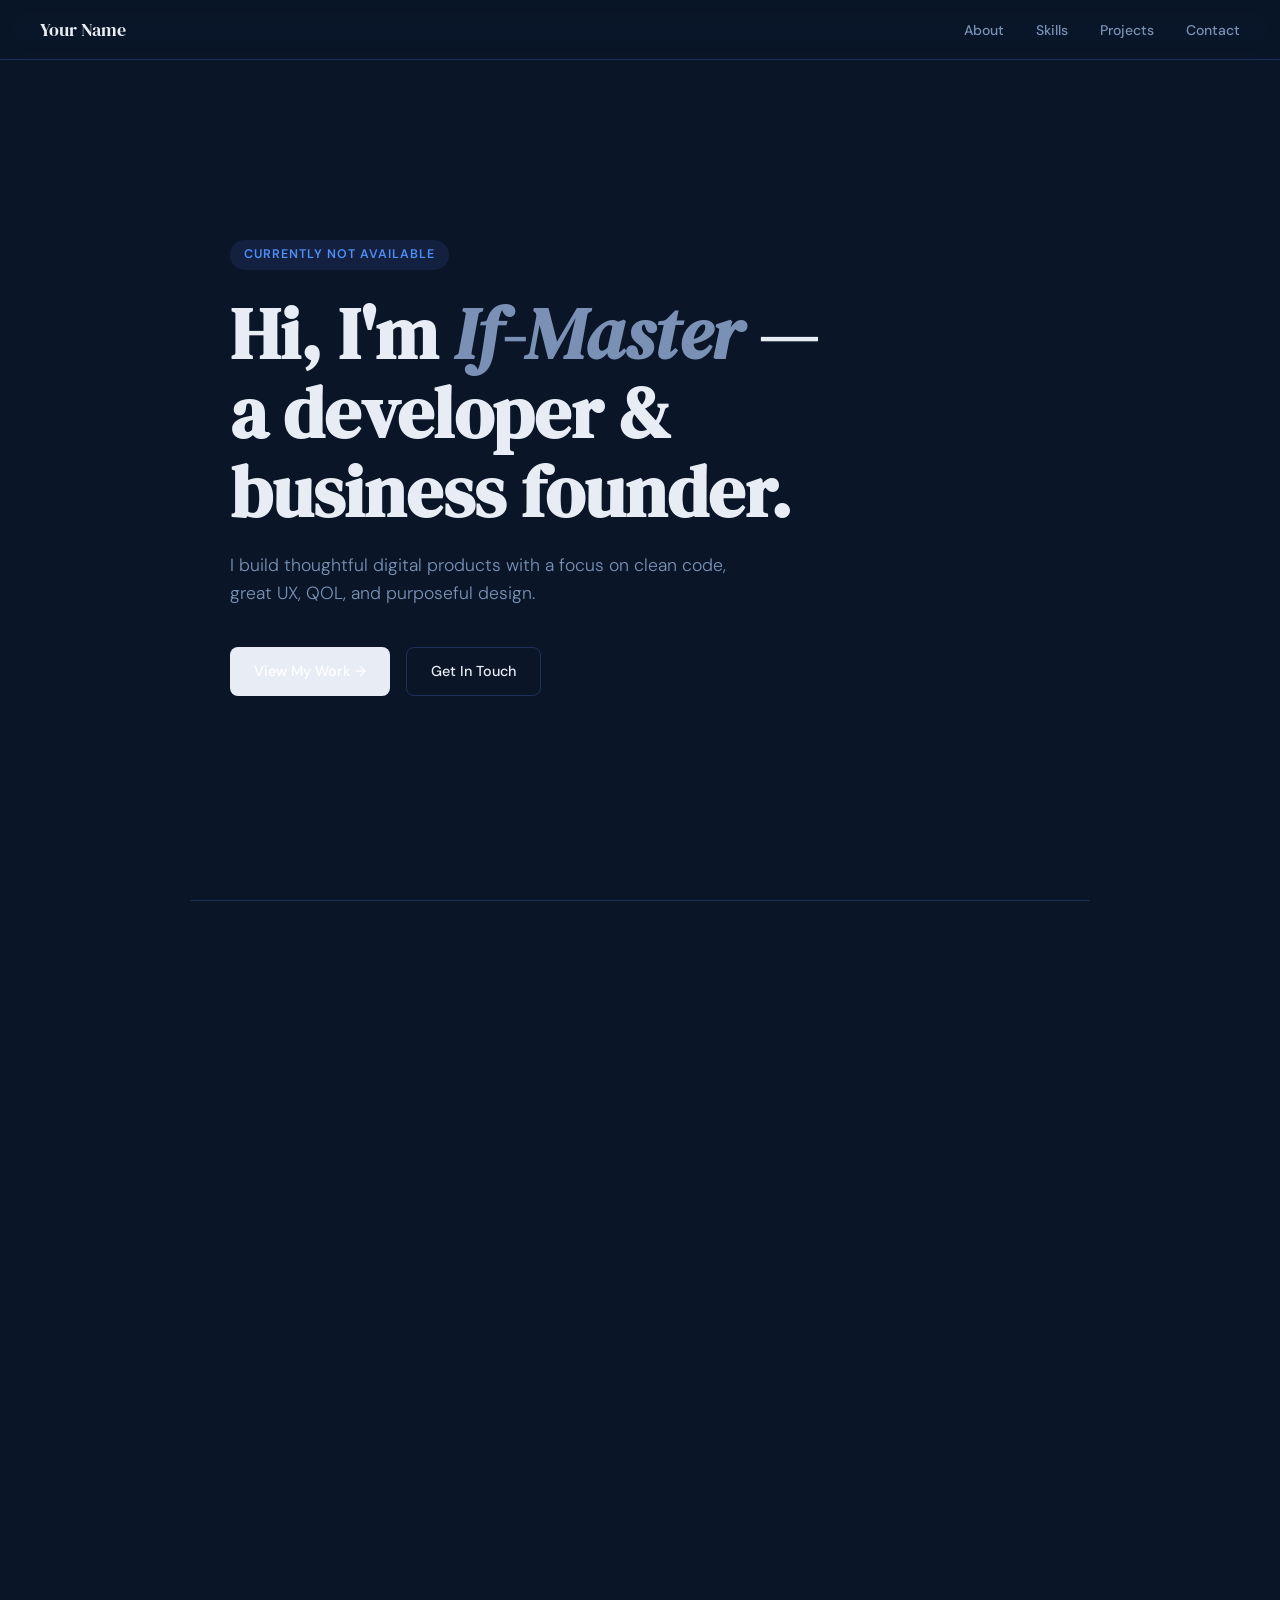
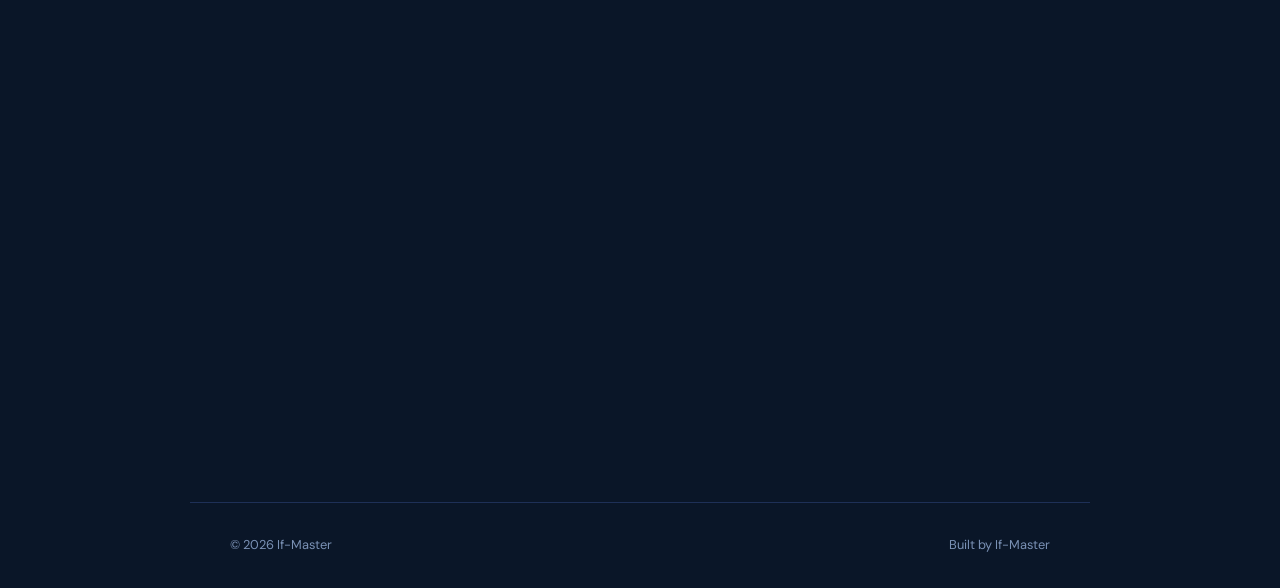
==== index.html @ b465b199 "Push" ====
<!DOCTYPE html>
<html lang="en">
<head>
  <meta charset="UTF-8" />
  <meta name="viewport" content="width=device-width, initial-scale=1.0"/>
  <title>If-Master - Portfolio</title>
  <link rel="preconnect" href="https://fonts.googleapis.com">
  <link href="https://fonts.googleapis.com/css2?family=DM+Serif+Display:ital@0;1&family=DM+Sans:wght@300;400;500;600&display=swap" rel="stylesheet">
  <style>
    *, *::before, *::after { box-sizing: border-box; margin: 0; padding: 0; }

    :root {
      --bg: #0a1628;
      --surface: #111f3a;
      --border: #1e3057;
      --text: #e8edf5;
      --muted: #7a91b5;
      --accent: #4f8ef7;
      --accent-light: #132040;
      --radius: 12px;
    }

    html { scroll-behavior: smooth; }

    body {
      font-family: 'DM Sans', sans-serif;
      background: var(--bg);
      color: var(--text);
      line-height: 1.6;
    }

    nav {
      position: fixed; top: 0; left: 0; right: 0; z-index: 100;
      display: flex; align-items: center; justify-content: space-between;
      padding: 0 2.5rem;
      height: 60px;
      background: rgba(10, 22, 40, 0.88);
      backdrop-filter: blur(10px);
      border-bottom: 1px solid var(--border);
    }
    .nav-logo {
      font-family: 'DM Serif Display', serif;
      font-size: 1.15rem;
      color: var(--text);
      text-decoration: none;
    }
    .nav-links { display: flex; gap: 2rem; list-style: none; }
    .nav-links a {
      font-size: 0.875rem; font-weight: 500;
      color: var(--muted); text-decoration: none;
      transition: color 0.2s;
    }
    .nav-links a:hover { color: var(--text); }

    .hero {
      min-height: 100vh;
      display: flex; align-items: center;
      padding: 100px 2.5rem 4rem;
      max-width: 900px;
      margin: 0 auto;
    }
    .hero-inner { max-width: 680px; }
    .hero-badge {
      display: inline-block;
      font-size: 0.78rem; font-weight: 600; letter-spacing: 0.08em;
      text-transform: uppercase;
      color: var(--accent);
      background: var(--accent-light);
      padding: 5px 14px;
      border-radius: 99px;
      margin-bottom: 1.5rem;
    }
    h1 {
      font-family: 'DM Serif Display', serif;
      font-size: clamp(2.8rem, 6vw, 4.5rem);
      line-height: 1.1;
      margin-bottom: 1.25rem;
    }
    h1 em { font-style: italic; color: var(--muted); }
    .hero-sub {
      font-size: 1.1rem; font-weight: 300;
      color: var(--muted);
      max-width: 500px;
      margin-bottom: 2.5rem;
    }
    .hero-cta { display: flex; gap: 1rem; flex-wrap: wrap; }
    .btn {
      display: inline-flex; align-items: center; gap: 8px;
      padding: 12px 24px;
      border-radius: 8px;
      font-size: 0.9rem; font-weight: 500;
      text-decoration: none;
      transition: all 0.2s;
      cursor: pointer;
    }
    .btn-primary {
      background: var(--text); color: #fff;
    }
    .btn-primary:hover { background: #333; transform: translateY(-1px); }
    .btn-secondary {
      background: transparent; color: var(--text);
      border: 1px solid var(--border);
    }
    .btn-secondary:hover { border-color: var(--text); transform: translateY(-1px); }

    section {
      max-width: 900px;
      margin: 0 auto;
      padding: 5rem 2.5rem;
      border-top: 1px solid var(--border);
    }
    .section-label {
      font-size: 0.75rem; font-weight: 600; letter-spacing: 0.1em;
      text-transform: uppercase; color: var(--accent);
      margin-bottom: 0.75rem;
    }
    h2 {
      font-family: 'DM Serif Display', serif;
      font-size: clamp(1.8rem, 4vw, 2.6rem);
      line-height: 1.2;
      margin-bottom: 1.25rem;
    }
    .section-text {
      font-size: 1rem; font-weight: 300; color: var(--muted);
      max-width: 580px; line-height: 1.8;
    }

    .about-grid {
      display: grid;
      grid-template-columns: 1fr 1fr;
      gap: 2rem;
      margin-top: 2.5rem;
    }
    .about-card {
      background: var(--surface);
      border: 1px solid var(--border);
      border-radius: var(--radius);
      padding: 1.75rem;
    }
    .about-card h3 {
      font-size: 0.8rem; font-weight: 600; letter-spacing: 0.07em;
      text-transform: uppercase; color: var(--muted);
      margin-bottom: 0.6rem;
    }
    .about-card p { font-size: 0.95rem; color: var(--text); line-height: 1.7; }

    .skills-grid {
      display: grid;
      grid-template-columns: repeat(auto-fill, minmax(260px, 1fr));
      gap: 1.25rem;
      margin-top: 2.5rem;
    }
    .skill-item {
      background: var(--surface);
      border: 1px solid var(--border);
      border-radius: var(--radius);
      padding: 1.5rem 1.75rem;
    }
    .skill-item h3 {
      font-size: 1rem; font-weight: 600; margin-bottom: 0.4rem;
    }
    .skill-item p { font-size: 0.875rem; color: var(--muted); }
    .skill-dot {
      display: inline-block;
      width: 8px; height: 8px;
      background: var(--accent);
      border-radius: 50%;
      margin-right: 8px;
    }

    .projects-grid {
      display: grid;
      grid-template-columns: repeat(auto-fill, minmax(280px, 1fr));
      gap: 1.5rem;
      margin-top: 2.5rem;
    }
    .project-card {
      background: var(--surface);
      border: 1px solid var(--border);
      border-radius: var(--radius);
      padding: 1.75rem;
      display: flex; flex-direction: column;
      transition: border-color 0.2s, transform 0.2s;
    }
    .project-card:hover { border-color: var(--accent); transform: translateY(-3px); }
    .project-tag {
      font-size: 0.72rem; font-weight: 600; letter-spacing: 0.07em;
      text-transform: uppercase; color: var(--accent);
      background: var(--accent-light);
      display: inline-block; padding: 3px 10px;
      border-radius: 99px; margin-bottom: 1rem; align-self: flex-start;
    }
    .project-card h3 { font-size: 1.05rem; font-weight: 600; margin-bottom: 0.5rem; }
    .project-card p { font-size: 0.875rem; color: var(--muted); flex: 1; margin-bottom: 1.25rem; }
    .project-link {
      font-size: 0.85rem; font-weight: 600; color: var(--text);
      text-decoration: none; display: inline-flex; align-items: center; gap: 5px;
    }
    .project-link:hover { color: var(--accent); }

    .contact-inner {
      display: grid;
      grid-template-columns: 1fr 1fr;
      gap: 4rem;
      margin-top: 2.5rem;
      align-items: start;
    }
    .contact-info p { font-size: 0.95rem; color: var(--muted); margin-bottom: 2rem; line-height: 1.8; }
    .social-links { display: flex; flex-direction: column; gap: 0.75rem; }
    .social-link {
      display: inline-flex; align-items: center; gap: 12px;
      padding: 12px 16px;
      background: var(--surface);
      border: 1px solid var(--border);
      border-radius: 8px;
      text-decoration: none;
      color: var(--text);
      font-size: 0.875rem; font-weight: 500;
      transition: all 0.2s;
    }
    .social-link:hover { border-color: var(--accent); color: var(--accent); }
    .social-icon { font-size: 1rem; width: 20px; text-align: center; }
    .contact-form { display: flex; flex-direction: column; gap: 1rem; }
    .contact-form input,
    .contact-form textarea {
      width: 100%;
      padding: 12px 14px;
      font-family: 'DM Sans', sans-serif;
      font-size: 0.9rem;
      background: var(--surface);
      border: 1px solid var(--border);
      border-radius: 8px;
      color: var(--text);
      outline: none;
      transition: border-color 0.2s;
    }
    .contact-form input::placeholder,
    .contact-form textarea::placeholder { color: var(--muted); }
    .contact-form input:focus,
    .contact-form textarea:focus { border-color: var(--accent); }
    .contact-form textarea { min-height: 120px; resize: vertical; }
    .contact-form .btn-primary { align-self: flex-start; border: none; }

    footer {
      max-width: 900px;
      margin: 0 auto;
      padding: 2rem 2.5rem;
      border-top: 1px solid var(--border);
      display: flex; align-items: center; justify-content: space-between;
      font-size: 0.8rem; color: var(--muted);
    }

    .fade-in {
      opacity: 0; transform: translateY(20px);
      transition: opacity 0.6s ease, transform 0.6s ease;
    }
    .fade-in.visible { opacity: 1; transform: translateY(0); }

    @media (max-width: 640px) {
      nav { padding: 0 1.25rem; }
      .nav-links { display: none; }
      .hero, section { padding-left: 1.25rem; padding-right: 1.25rem; }
      .about-grid, .contact-inner { grid-template-columns: 1fr; gap: 1.5rem; }
    }
  </style>
</head>
<body>

  <nav>
    <a href="#" class="nav-logo">Your Name</a>
    <ul class="nav-links">
      <li><a href="#about">About</a></li>
      <li><a href="#skills">Skills</a></li>
      <li><a href="#projects">Projects</a></li>
      <li><a href="#contact">Contact</a></li>
    </ul>
  </nav>

  <div class="hero">
    <div class="hero-inner">
      <span class="hero-badge">Currently not available</span>
      <h1>Hi, I'm <em>If-Master</em> —<br>a developer &amp; business founder.</h1>
      <p class="hero-sub">I build thoughtful digital products with a focus on clean code, great UX, QOL, and purposeful design.</p>
      <div class="hero-cta">
        <a href="#projects" class="btn btn-primary">View My Work →</a>
        <a href="#contact" class="btn btn-secondary">Get In Touch</a>
      </div>
    </div>
  </div>

  <section id="about">
    <div class="fade-in">
      <p class="section-label">About Me</p>
      <h2>A little about who I am</h2>
      <p class="section-text">I'm a passionate developer based somewhere on Earth. I love solving real problems with technology, learning new things every day, and building products that matter to people.</p>
    </div>
    <div class="about-grid fade-in">
      <div class="about-card">
        <h3>Currently</h3>
        <p>Working on Minecraft plugins such as claims plugin, </p>
      </div>
      <div class="about-card">
        <h3>Education</h3>
        <p>I have multiple degrees, But within coding I got a degree in SQL and Python. Self learnt Java, Lua, C++ and more</p>
      </div>
      <div class="about-card">
        <h3>Outside Work</h3>
        <p>I'm activily chasing new knowledge within multiple things, I often find new stuff I haven't previously done. That's my hobby meaning chasing knowledge.</p>
      </div>
    </div>
  </section>

  <section id="skills">
    <div class="fade-in">
      <p class="section-label">Skills</p>
      <h2>What I work with</h2>
      <p class="section-text">A snapshot of the tools, languages, and technologies I'm comfortable with.</p>
    </div>
    <div class="skills-grid fade-in">
      <div class="skill-item">
        <h3><span class="skill-dot"></span>Frontend</h3>
        <p>HTML, CSS, JavaScript, React, building things people actually see and use.</p>
      </div>
      <div class="skill-item">
        <h3><span class="skill-dot"></span>Game plugins development</h3>
        <p>For games I develop stuff that uses less ram than what most would be using</p>
      </div>
      <div class="skill-item">
        <h3><span class="skill-dot"></span>Design</h3>
        <p>Everything I develop has the golden standard of production, Meaning if something is bad I will never publish it.</p>
      </div>
      <div class="skill-item">
        <h3><span class="skill-dot"></span>Other Skill</h3>
        <p>The ability to speak Finnish, Swedish, English and a few other languages</p>
      </div>
      <div class="skill-item">
        <h3><span class="skill-dot"></span>Always Learning</h3>
        <p>Currently exploring: Fast and ram effect Algorithm developing</p>
      </div>
    </div>
  </section>

  <section id="projects">
    <div class="fade-in">
      <p class="section-label">Projects</p>
      <h2>Things I've built</h2>
      <p class="section-text">A selection of personal and professional projects!</p>
    </div>
    <div class="projects-grid fade-in">
      <div class="project-card">
        <span class="project-tag">Minecraft Plugins - Playerheads </span>
        <h3>HeadHunter</h3>
        <p>A advanced playerhead plugin that uses methods like API pulling, base64 head code and more</p>
        <a href="#" class="project-link">https://github.com/If-Master/HeadHunter</a>
      </div>
      <div class="project-card">
        <span class="project-tag">Minecraft Plugins - Chat</span>
        <h3>ItemDisplay</h3>
        <p>A method to display inventories, Items and admin pulling enderchest and playerinv (works on offline people too)</p>
        <a href="#" class="project-link">https://github.com/If-Master/ItemDisplay</a>
      </div>

      <div class="project-card">
        <span class="project-tag">Discord Bots</span>
        <h3>Different types of discord bots</h3>
        <p>I have made everything from regex pattern generator to even Item search functions</p>
        <a href="#" class="project-link">https://github.com/If-Master/EscapeItems-Discord-Bot</a>
      </div>
      <div class="project-card">
        <span class="project-tag">Games</span>
        <h3>Games and etc</h3>
        <p>I have made a few games within Python and C++ but yeah most of them are still under NDA</p>
      </div>
    </div>
  </section>

  <section id="contact">
    <div class="fade-in">
      <p class="section-label">Contact</p>
      <h2>Let's talk</h2>
    </div>
    <div class="contact-inner fade-in">
      <div class="contact-info">
        <p>Whether you have a project in mind, a job opportunity, or just want to say hello, my inbox is always open.</p>
        <div class="social-links">
          <a href="https://github.com/If-Master" class="social-link" target="_blank">
            <span class="social-icon">🐙</span> github.com/If-Master
          </a>
          <a href="https://discord.gg/8BacRJukbF" class="social-link" target="_blank">
            <span class="social-icon">💼</span> discord.gg/8BacRJukbF
          </a>
        </div>
      </div>
    </div>
  </section>

  <footer>
    <span>© 2026 If-Master</span>
    <span>Built by If-Master</span>
  </footer>

  <script data-cfasync="false" src="/cdn-cgi/scripts/5c5dd728/cloudflare-static/email-decode.min.js"></script><script>
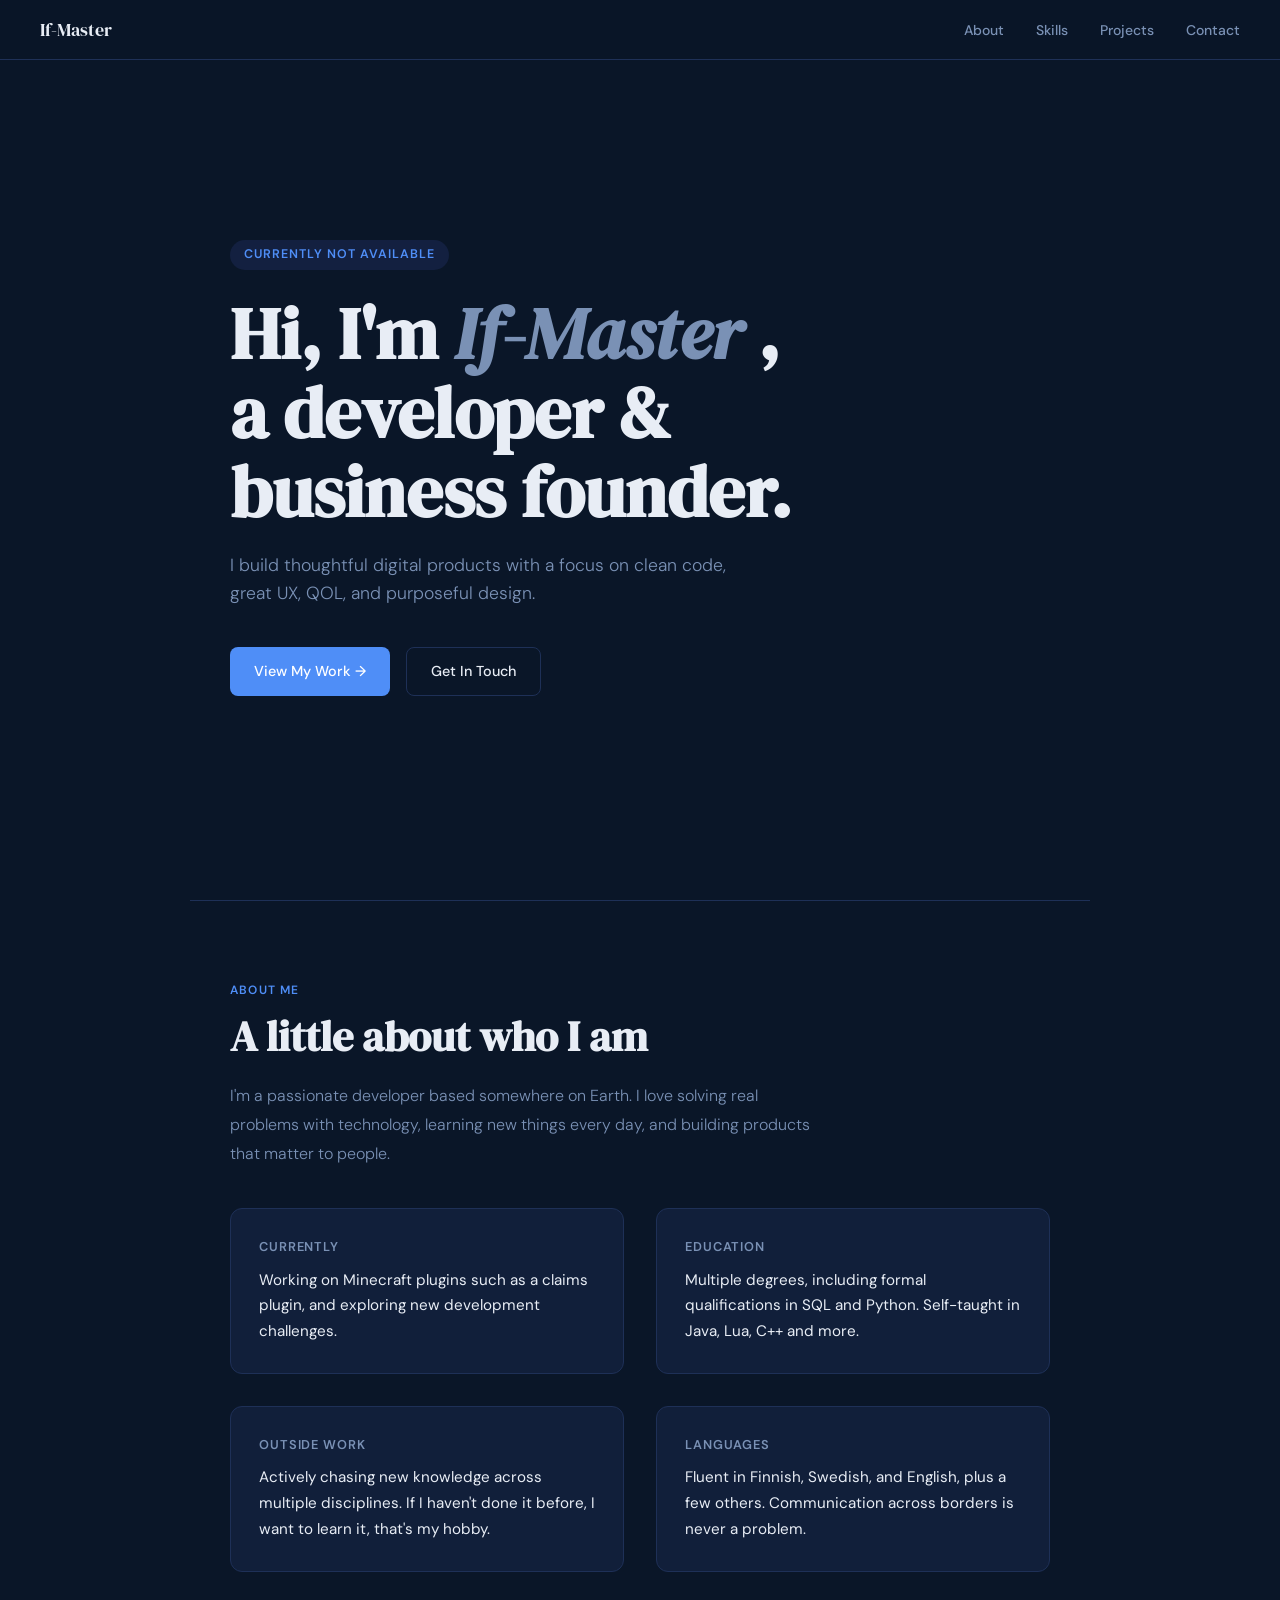
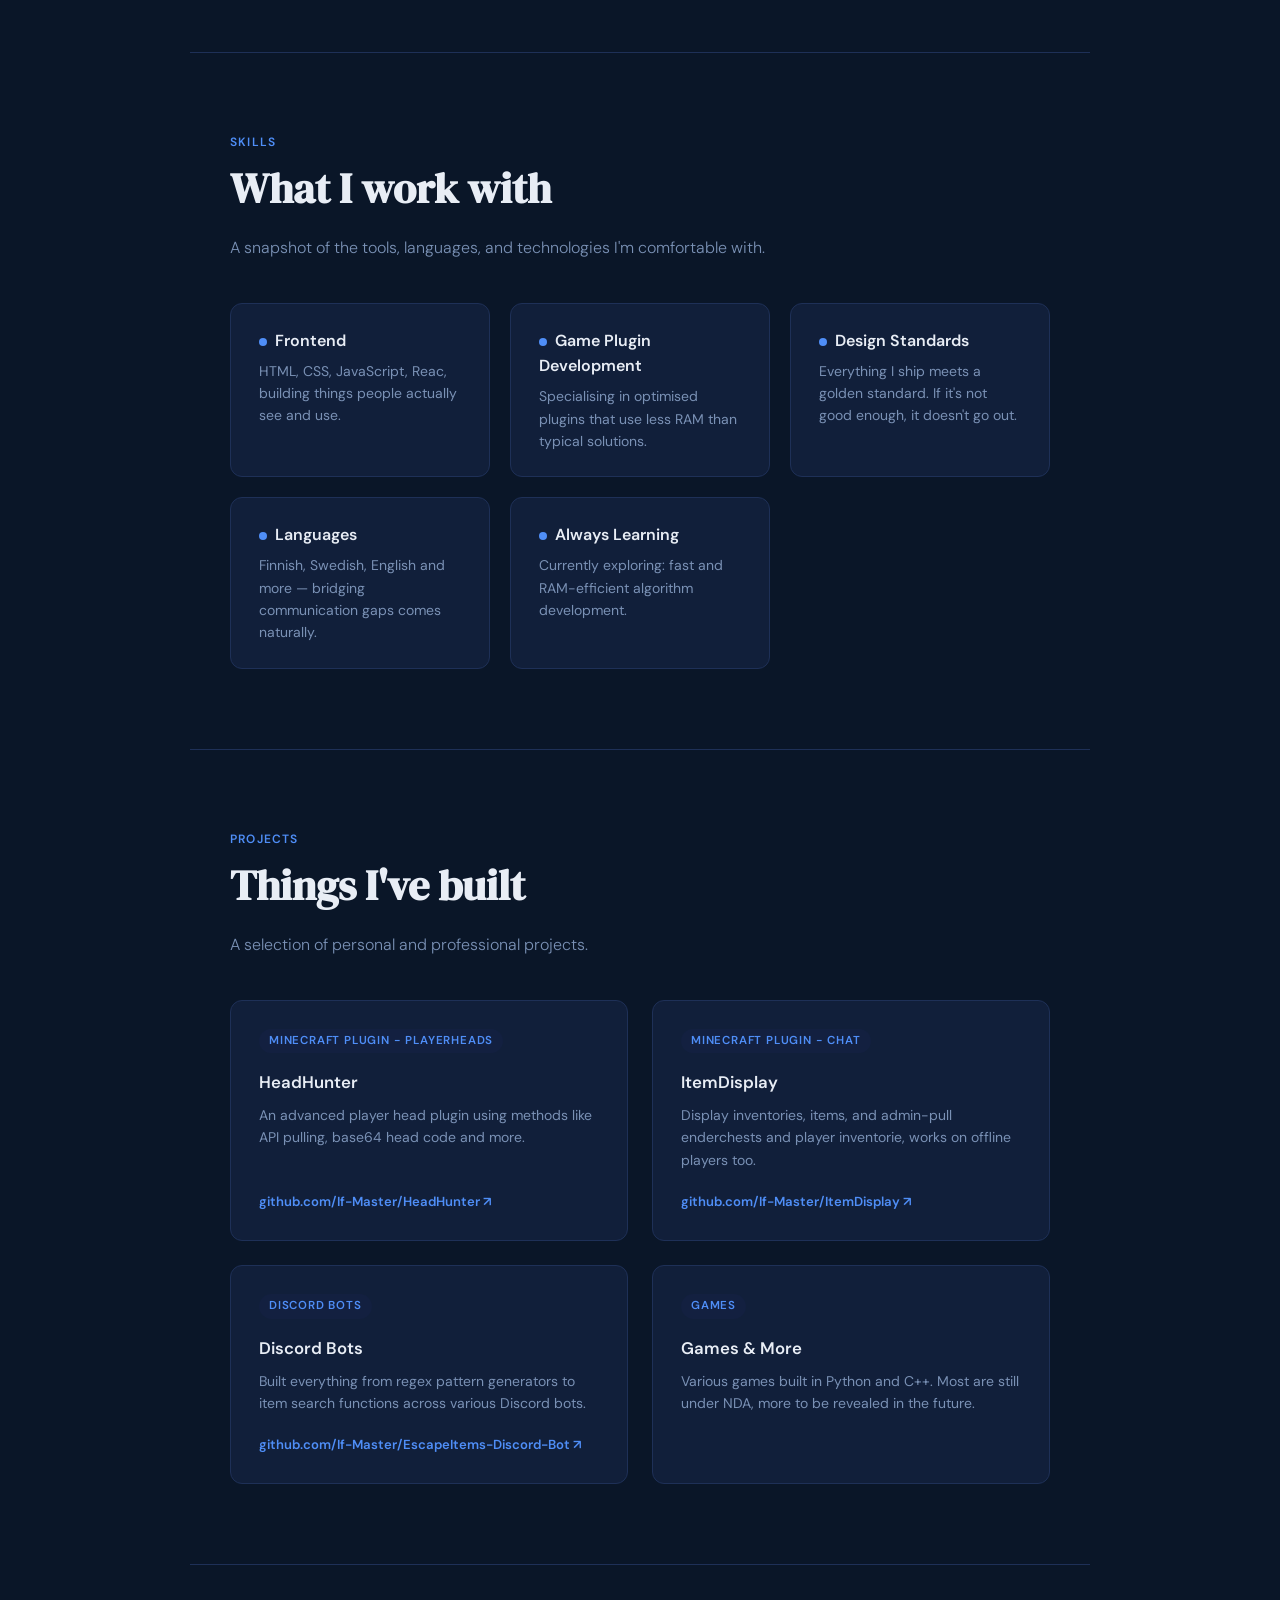
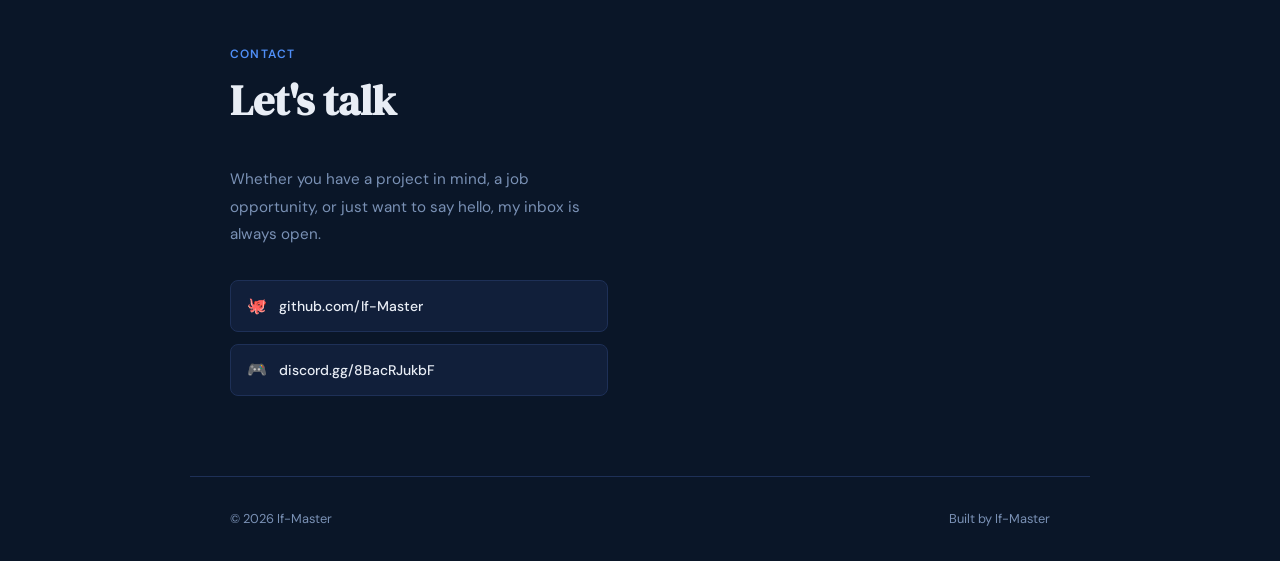
==== commit 07db5fc7: "Update index.html" ====
--- a/index.html
+++ b/index.html
@@ -34,7 +34,7 @@
       display: flex; align-items: center; justify-content: space-between;
       padding: 0 2.5rem;
       height: 60px;
-      background: rgba(10, 22, 40, 0.88);
+      background: rgba(10, 22, 40, 0.92);
       backdrop-filter: blur(10px);
       border-bottom: 1px solid var(--border);
     }
@@ -92,16 +92,18 @@
       text-decoration: none;
       transition: all 0.2s;
       cursor: pointer;
+      border: none;
     }
     .btn-primary {
-      background: var(--text); color: #fff;
-    }
-    .btn-primary:hover { background: #333; transform: translateY(-1px); }
+      background: var(--accent);
+      color: #fff;
+    }
+    .btn-primary:hover { background: #3a7ae8; transform: translateY(-1px); }
     .btn-secondary {
       background: transparent; color: var(--text);
       border: 1px solid var(--border);
     }
-    .btn-secondary:hover { border-color: var(--text); transform: translateY(-1px); }
+    .btn-secondary:hover { border-color: var(--accent); color: var(--accent); transform: translateY(-1px); }
 
     section {
       max-width: 900px;
@@ -156,9 +158,7 @@
       border-radius: var(--radius);
       padding: 1.5rem 1.75rem;
     }
-    .skill-item h3 {
-      font-size: 1rem; font-weight: 600; margin-bottom: 0.4rem;
-    }
+    .skill-item h3 { font-size: 1rem; font-weight: 600; margin-bottom: 0.4rem; }
     .skill-item p { font-size: 0.875rem; color: var(--muted); }
     .skill-dot {
       display: inline-block;
@@ -193,10 +193,11 @@
     .project-card h3 { font-size: 1.05rem; font-weight: 600; margin-bottom: 0.5rem; }
     .project-card p { font-size: 0.875rem; color: var(--muted); flex: 1; margin-bottom: 1.25rem; }
     .project-link {
-      font-size: 0.85rem; font-weight: 600; color: var(--text);
+      font-size: 0.82rem; font-weight: 600; color: var(--accent);
       text-decoration: none; display: inline-flex; align-items: center; gap: 5px;
-    }
-    .project-link:hover { color: var(--accent); }
+      word-break: break-all;
+    }
+    .project-link:hover { text-decoration: underline; }
 
     .contact-inner {
       display: grid;
@@ -220,26 +221,6 @@
     }
     .social-link:hover { border-color: var(--accent); color: var(--accent); }
     .social-icon { font-size: 1rem; width: 20px; text-align: center; }
-    .contact-form { display: flex; flex-direction: column; gap: 1rem; }
-    .contact-form input,
-    .contact-form textarea {
-      width: 100%;
-      padding: 12px 14px;
-      font-family: 'DM Sans', sans-serif;
-      font-size: 0.9rem;
-      background: var(--surface);
-      border: 1px solid var(--border);
-      border-radius: 8px;
-      color: var(--text);
-      outline: none;
-      transition: border-color 0.2s;
-    }
-    .contact-form input::placeholder,
-    .contact-form textarea::placeholder { color: var(--muted); }
-    .contact-form input:focus,
-    .contact-form textarea:focus { border-color: var(--accent); }
-    .contact-form textarea { min-height: 120px; resize: vertical; }
-    .contact-form .btn-primary { align-self: flex-start; border: none; }
 
     footer {
       max-width: 900px;
@@ -251,10 +232,14 @@
     }
 
     .fade-in {
-      opacity: 0; transform: translateY(20px);
-      transition: opacity 0.6s ease, transform 0.6s ease;
-    }
-    .fade-in.visible { opacity: 1; transform: translateY(0); }
+      opacity: 0;
+      transform: translateY(24px);
+      transition: opacity 0.65s ease, transform 0.65s ease;
+    }
+    .fade-in.visible {
+      opacity: 1;
+      transform: translateY(0);
+    }
 
     @media (max-width: 640px) {
       nav { padding: 0 1.25rem; }
@@ -267,7 +252,7 @@
 <body>
 
   <nav>
-    <a href="#" class="nav-logo">Your Name</a>
+    <a href="#" class="nav-logo">If-Master</a>
     <ul class="nav-links">
       <li><a href="#about">About</a></li>
       <li><a href="#skills">Skills</a></li>
@@ -279,7 +264,7 @@
   <div class="hero">
     <div class="hero-inner">
       <span class="hero-badge">Currently not available</span>
-      <h1>Hi, I'm <em>If-Master</em> —<br>a developer &amp; business founder.</h1>
+      <h1>Hi, I'm <em>If-Master</em> ,<br>a developer &amp; business founder.</h1>
       <p class="hero-sub">I build thoughtful digital products with a focus on clean code, great UX, QOL, and purposeful design.</p>
       <div class="hero-cta">
         <a href="#projects" class="btn btn-primary">View My Work →</a>
@@ -294,18 +279,22 @@
       <h2>A little about who I am</h2>
       <p class="section-text">I'm a passionate developer based somewhere on Earth. I love solving real problems with technology, learning new things every day, and building products that matter to people.</p>
     </div>
-    <div class="about-grid fade-in">
-      <div class="about-card">
+    <div class="about-grid">
+      <div class="about-card fade-in">
         <h3>Currently</h3>
-        <p>Working on Minecraft plugins such as claims plugin, </p>
-      </div>
-      <div class="about-card">
+        <p>Working on Minecraft plugins such as a claims plugin, and exploring new development challenges.</p>
+      </div>
+      <div class="about-card fade-in">
         <h3>Education</h3>
-        <p>I have multiple degrees, But within coding I got a degree in SQL and Python. Self learnt Java, Lua, C++ and more</p>
-      </div>
-      <div class="about-card">
+        <p>Multiple degrees, including formal qualifications in SQL and Python. Self-taught in Java, Lua, C++ and more.</p>
+      </div>
+      <div class="about-card fade-in">
         <h3>Outside Work</h3>
-        <p>I'm activily chasing new knowledge within multiple things, I often find new stuff I haven't previously done. That's my hobby meaning chasing knowledge.</p>
+        <p>Actively chasing new knowledge across multiple disciplines. If I haven't done it before, I want to learn it, that's my hobby.</p>
+      </div>
+      <div class="about-card fade-in">
+        <h3>Languages</h3>
+        <p>Fluent in Finnish, Swedish, and English, plus a few others. Communication across borders is never a problem.</p>
       </div>
     </div>
   </section>
@@ -316,26 +305,26 @@
       <h2>What I work with</h2>
       <p class="section-text">A snapshot of the tools, languages, and technologies I'm comfortable with.</p>
     </div>
-    <div class="skills-grid fade-in">
-      <div class="skill-item">
+    <div class="skills-grid">
+      <div class="skill-item fade-in">
         <h3><span class="skill-dot"></span>Frontend</h3>
-        <p>HTML, CSS, JavaScript, React, building things people actually see and use.</p>
-      </div>
-      <div class="skill-item">
-        <h3><span class="skill-dot"></span>Game plugins development</h3>
-        <p>For games I develop stuff that uses less ram than what most would be using</p>
-      </div>
-      <div class="skill-item">
-        <h3><span class="skill-dot"></span>Design</h3>
-        <p>Everything I develop has the golden standard of production, Meaning if something is bad I will never publish it.</p>
-      </div>
-      <div class="skill-item">
-        <h3><span class="skill-dot"></span>Other Skill</h3>
-        <p>The ability to speak Finnish, Swedish, English and a few other languages</p>
-      </div>
-      <div class="skill-item">
+        <p>HTML, CSS, JavaScript, Reac,  building things people actually see and use.</p>
+      </div>
+      <div class="skill-item fade-in">
+        <h3><span class="skill-dot"></span>Game Plugin Development</h3>
+        <p>Specialising in optimised plugins that use less RAM than typical solutions.</p>
+      </div>
+      <div class="skill-item fade-in">
+        <h3><span class="skill-dot"></span>Design Standards</h3>
+        <p>Everything I ship meets a golden standard. If it's not good enough, it doesn't go out.</p>
+      </div>
+      <div class="skill-item fade-in">
+        <h3><span class="skill-dot"></span>Languages</h3>
+        <p>Finnish, Swedish, English and more — bridging communication gaps comes naturally.</p>
+      </div>
+      <div class="skill-item fade-in">
         <h3><span class="skill-dot"></span>Always Learning</h3>
-        <p>Currently exploring: Fast and ram effect Algorithm developing</p>
+        <p>Currently exploring: fast and RAM-efficient algorithm development.</p>
       </div>
     </div>
   </section>
@@ -344,32 +333,31 @@
     <div class="fade-in">
       <p class="section-label">Projects</p>
       <h2>Things I've built</h2>
-      <p class="section-text">A selection of personal and professional projects!</p>
-    </div>
-    <div class="projects-grid fade-in">
-      <div class="project-card">
-        <span class="project-tag">Minecraft Plugins - Playerheads </span>
+      <p class="section-text">A selection of personal and professional projects.</p>
+    </div>
+    <div class="projects-grid">
+      <div class="project-card fade-in">
+        <span class="project-tag">Minecraft Plugin - Playerheads</span>
         <h3>HeadHunter</h3>
-        <p>A advanced playerhead plugin that uses methods like API pulling, base64 head code and more</p>
-        <a href="#" class="project-link">https://github.com/If-Master/HeadHunter</a>
-      </div>
-      <div class="project-card">
-        <span class="project-tag">Minecraft Plugins - Chat</span>
+        <p>An advanced player head plugin using methods like API pulling, base64 head code and more.</p>
+        <a href="https://github.com/If-Master/HeadHunter" class="project-link" target="_blank">github.com/If-Master/HeadHunter ↗</a>
+      </div>
+      <div class="project-card fade-in">
+        <span class="project-tag">Minecraft Plugin - Chat</span>
         <h3>ItemDisplay</h3>
-        <p>A method to display inventories, Items and admin pulling enderchest and playerinv (works on offline people too)</p>
-        <a href="#" class="project-link">https://github.com/If-Master/ItemDisplay</a>
-      </div>
-
-      <div class="project-card">
+        <p>Display inventories, items, and admin-pull enderchests and player inventorie, works on offline players too.</p>
+        <a href="https://github.com/If-Master/ItemDisplay" class="project-link" target="_blank">github.com/If-Master/ItemDisplay ↗</a>
+      </div>
+      <div class="project-card fade-in">
         <span class="project-tag">Discord Bots</span>
-        <h3>Different types of discord bots</h3>
-        <p>I have made everything from regex pattern generator to even Item search functions</p>
-        <a href="#" class="project-link">https://github.com/If-Master/EscapeItems-Discord-Bot</a>
-      </div>
-      <div class="project-card">
+        <h3>Discord Bots</h3>
+        <p>Built everything from regex pattern generators to item search functions across various Discord bots.</p>
+        <a href="https://github.com/If-Master/EscapeItems-Discord-Bot" class="project-link" target="_blank">github.com/If-Master/EscapeItems-Discord-Bot ↗</a>
+      </div>
+      <div class="project-card fade-in">
         <span class="project-tag">Games</span>
-        <h3>Games and etc</h3>
-        <p>I have made a few games within Python and C++ but yeah most of them are still under NDA</p>
+        <h3>Games &amp; More</h3>
+        <p>Various games built in Python and C++. Most are still under NDA, more to be revealed in the future.</p>
       </div>
     </div>
   </section>
@@ -387,7 +375,7 @@
             <span class="social-icon">🐙</span> github.com/If-Master
           </a>
           <a href="https://discord.gg/8BacRJukbF" class="social-link" target="_blank">
-            <span class="social-icon">💼</span> discord.gg/8BacRJukbF
+            <span class="social-icon">🎮</span> discord.gg/8BacRJukbF
           </a>
         </div>
       </div>
@@ -399,4 +387,18 @@
     <span>Built by If-Master</span>
   </footer>
 
-  <script data-cfasync="false" src="/cdn-cgi/scripts/5c5dd728/cloudflare-static/email-decode.min.js"></script><script>
+  <script>
+    const observer = new IntersectionObserver((entries) => {
+      entries.forEach(entry => {
+        if (entry.isIntersecting) {
+          entry.target.classList.add('visible');
+          observer.unobserve(entry.target);
+        }
+      });
+    }, { threshold: 0.12 });
+
+    document.querySelectorAll('.fade-in').forEach(el => observer.observe(el));
+  </script>
+
+</body>
+</html>
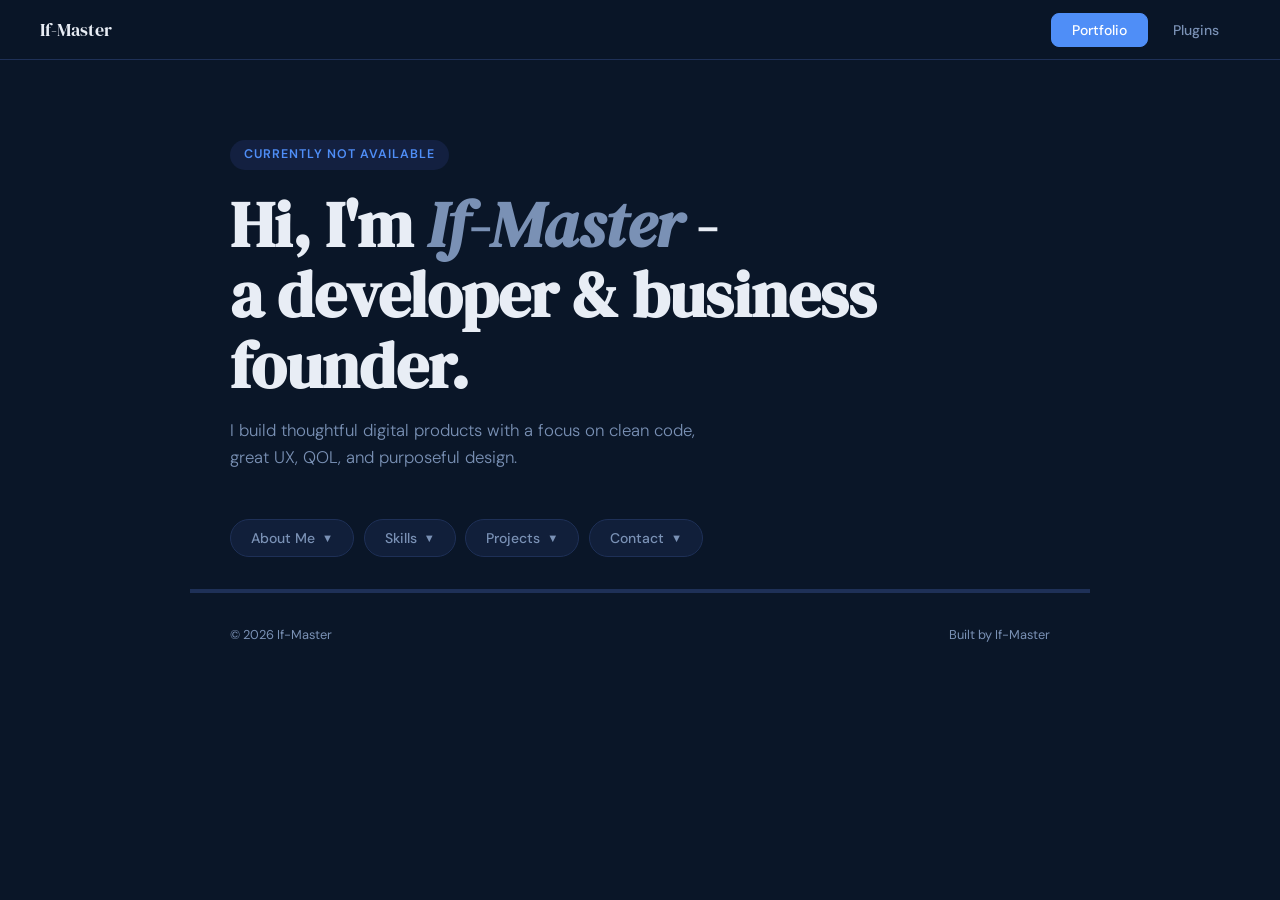
==== commit 0a8ead34: "Test push" ====
--- a/index.html
+++ b/index.html
@@ -27,6 +27,7 @@
       background: var(--bg);
       color: var(--text);
       line-height: 1.6;
+      min-height: 100vh;
     }
 
     nav {
@@ -34,8 +35,8 @@
       display: flex; align-items: center; justify-content: space-between;
       padding: 0 2.5rem;
       height: 60px;
-      background: rgba(10, 22, 40, 0.92);
-      backdrop-filter: blur(10px);
+      background: rgba(10, 22, 40, 0.95);
+      backdrop-filter: blur(12px);
       border-bottom: 1px solid var(--border);
     }
     .nav-logo {
@@ -44,18 +45,29 @@
       color: var(--text);
       text-decoration: none;
     }
-    .nav-links { display: flex; gap: 2rem; list-style: none; }
-    .nav-links a {
+
+    .page-tabs { display: flex; gap: 0.25rem; }
+    .page-tab {
+      padding: 7px 20px;
+      border-radius: 8px;
       font-size: 0.875rem; font-weight: 500;
-      color: var(--muted); text-decoration: none;
-      transition: color 0.2s;
-    }
-    .nav-links a:hover { color: var(--text); }
+      cursor: pointer;
+      border: 1px solid transparent;
+      background: transparent;
+      color: var(--muted);
+      transition: all 0.2s;
+      font-family: 'DM Sans', sans-serif;
+    }
+    .page-tab:hover { color: var(--text); border-color: var(--border); }
+    .page-tab.active { background: var(--accent); color: #fff; border-color: var(--accent); }
+
+    .page-view { display: none; padding-top: 60px; }
+    .page-view.active { display: block; }
 
     .hero {
-      min-height: 100vh;
+      min-height: 45vh;
       display: flex; align-items: center;
-      padding: 100px 2.5rem 4rem;
+      padding: 5rem 2.5rem 3rem;
       max-width: 900px;
       margin: 0 auto;
     }
@@ -68,184 +80,197 @@
       background: var(--accent-light);
       padding: 5px 14px;
       border-radius: 99px;
-      margin-bottom: 1.5rem;
+      margin-bottom: 1.25rem;
     }
     h1 {
       font-family: 'DM Serif Display', serif;
-      font-size: clamp(2.8rem, 6vw, 4.5rem);
+      font-size: clamp(2.4rem, 5vw, 4rem);
       line-height: 1.1;
-      margin-bottom: 1.25rem;
+      margin-bottom: 1rem;
     }
     h1 em { font-style: italic; color: var(--muted); }
-    .hero-sub {
-      font-size: 1.1rem; font-weight: 300;
-      color: var(--muted);
-      max-width: 500px;
-      margin-bottom: 2.5rem;
-    }
-    .hero-cta { display: flex; gap: 1rem; flex-wrap: wrap; }
-    .btn {
-      display: inline-flex; align-items: center; gap: 8px;
-      padding: 12px 24px;
-      border-radius: 8px;
-      font-size: 0.9rem; font-weight: 500;
-      text-decoration: none;
-      transition: all 0.2s;
-      cursor: pointer;
-      border: none;
-    }
-    .btn-primary {
-      background: var(--accent);
-      color: #fff;
-    }
-    .btn-primary:hover { background: #3a7ae8; transform: translateY(-1px); }
-    .btn-secondary {
-      background: transparent; color: var(--text);
-      border: 1px solid var(--border);
-    }
-    .btn-secondary:hover { border-color: var(--accent); color: var(--accent); transform: translateY(-1px); }
-
-    section {
-      max-width: 900px;
-      margin: 0 auto;
-      padding: 5rem 2.5rem;
+    .hero-sub { font-size: 1.05rem; font-weight: 300; color: var(--muted); max-width: 500px; }
+
+    .section-tabs-bar {
+      max-width: 900px; margin: 0 auto;
+      padding: 0 2.5rem 2rem;
+      display: flex; gap: 0.6rem; flex-wrap: wrap;
+    }
+    .sec-tab {
+      display: inline-flex; align-items: center; gap: 7px;
+      padding: 9px 20px; border-radius: 99px;
+      font-size: 0.875rem; font-weight: 500;
+      cursor: pointer; border: 1px solid var(--border);
+      background: var(--surface); color: var(--muted);
+      transition: all 0.2s; font-family: 'DM Sans', sans-serif;
+      user-select: none;
+    }
+    .sec-tab:hover { border-color: var(--accent); color: var(--text); }
+    .sec-tab.active { background: var(--accent-light); border-color: var(--accent); color: var(--accent); }
+    .sec-tab .arrow { font-size: 0.7rem; transition: transform 0.25s; display: inline-block; }
+    .sec-tab.active .arrow { transform: rotate(180deg); }
+
+    .section-panel {
+      max-width: 900px; margin: 0 auto;
+      overflow: hidden; max-height: 0; opacity: 0;
+      transition: max-height 0.5s cubic-bezier(0.4,0,0.2,1), opacity 0.35s ease, padding 0.4s ease;
+      padding: 0 2.5rem;
+    }
+    .section-panel.open { max-height: 2000px; opacity: 1; padding: 0 2.5rem 3.5rem; }
+    .section-panel .section-label {
+      font-size: 0.75rem; font-weight: 600; letter-spacing: 0.1em;
+      text-transform: uppercase; color: var(--accent); margin-bottom: 0.6rem;
+    }
+    .section-panel h2 {
+      font-family: 'DM Serif Display', serif;
+      font-size: clamp(1.6rem, 3.5vw, 2.2rem);
+      line-height: 1.2; margin-bottom: 1rem;
+    }
+    .section-panel .section-text { font-size: 1rem; font-weight: 300; color: var(--muted); max-width: 580px; line-height: 1.8; }
+    .panel-divider { max-width: 900px; margin: 0 auto; height: 1px; background: var(--border); }
+    .panel-divider:last-child { display: none; }
+
+    .about-grid { display: grid; grid-template-columns: 1fr 1fr; gap: 1.5rem; margin-top: 2rem; }
+    .about-card { background: var(--surface); border: 1px solid var(--border); border-radius: var(--radius); padding: 1.5rem; }
+    .about-card h3 { font-size: 0.78rem; font-weight: 600; letter-spacing: 0.07em; text-transform: uppercase; color: var(--muted); margin-bottom: 0.5rem; }
+    .about-card p { font-size: 0.9rem; color: var(--text); line-height: 1.7; }
+
+    .skills-grid { display: grid; grid-template-columns: repeat(auto-fill, minmax(240px, 1fr)); gap: 1.1rem; margin-top: 2rem; }
+    .skill-item { background: var(--surface); border: 1px solid var(--border); border-radius: var(--radius); padding: 1.25rem 1.5rem; }
+    .skill-item h3 { font-size: 0.95rem; font-weight: 600; margin-bottom: 0.35rem; }
+    .skill-item p { font-size: 0.85rem; color: var(--muted); }
+    .skill-dot { display: inline-block; width: 8px; height: 8px; background: var(--accent); border-radius: 50%; margin-right: 8px; }
+
+    .projects-grid { display: grid; grid-template-columns: repeat(auto-fill, minmax(260px, 1fr)); gap: 1.25rem; margin-top: 2rem; }
+    .project-card { background: var(--surface); border: 1px solid var(--border); border-radius: var(--radius); padding: 1.5rem; display: flex; flex-direction: column; transition: border-color 0.2s, transform 0.2s; }
+    .project-card:hover { border-color: var(--accent); transform: translateY(-3px); }
+    .project-tag { font-size: 0.7rem; font-weight: 600; letter-spacing: 0.07em; text-transform: uppercase; color: var(--accent); background: var(--accent-light); display: inline-block; padding: 3px 10px; border-radius: 99px; margin-bottom: 0.85rem; align-self: flex-start; }
+    .project-card h3 { font-size: 1rem; font-weight: 600; margin-bottom: 0.4rem; }
+    .project-card p { font-size: 0.85rem; color: var(--muted); flex: 1; margin-bottom: 1rem; }
+    .project-link { font-size: 0.8rem; font-weight: 600; color: var(--accent); text-decoration: none; word-break: break-all; }
+    .project-link:hover { text-decoration: underline; }
+
+    .contact-inner { margin-top: 2rem; }
+    .contact-inner p { font-size: 0.95rem; color: var(--muted); margin-bottom: 1.5rem; line-height: 1.8; }
+    .social-links { display: flex; flex-direction: column; gap: 0.65rem; max-width: 360px; }
+    .social-link { display: inline-flex; align-items: center; gap: 12px; padding: 11px 16px; background: var(--surface); border: 1px solid var(--border); border-radius: 8px; text-decoration: none; color: var(--text); font-size: 0.875rem; font-weight: 500; transition: all 0.2s; }
+    .social-link:hover { border-color: var(--accent); color: var(--accent); }
+    .social-icon { font-size: 1rem; width: 20px; text-align: center; }
+
+    .plugins-hero { max-width: 900px; margin: 0 auto; padding: 4rem 2.5rem 2.5rem; }
+    .plugins-hero .hero-badge { display: inline-block; margin-bottom: 1rem; }
+    .plugins-hero h1 { margin-bottom: 0.75rem; }
+    .plugins-hero p { font-size: 1rem; color: var(--muted); font-weight: 300; }
+
+    .plugin-tabs-bar { max-width: 900px; margin: 0 auto; padding: 0 2.5rem 2rem; display: flex; gap: 0.5rem; flex-wrap: wrap; }
+    .plugin-tab { padding: 8px 22px; border-radius: 99px; font-size: 0.875rem; font-weight: 500; cursor: pointer; border: 1px solid var(--border); background: var(--surface); color: var(--muted); transition: all 0.2s; font-family: 'DM Sans', sans-serif; user-select: none; }
+    .plugin-tab:hover { border-color: var(--accent); color: var(--text); }
+    .plugin-tab.active { background: var(--accent); border-color: var(--accent); color: #fff; }
+
+    .plugin-panel { max-width: 900px; margin: 0 auto; overflow: hidden; max-height: 0; opacity: 0; transition: max-height 0.5s cubic-bezier(0.4,0,0.2,1), opacity 0.35s ease, padding 0.4s ease; padding: 0 2.5rem; }
+    .plugin-panel.open { max-height: 6000px; opacity: 1; padding: 0 2.5rem 4rem; }
+
+    .plugin-cards-grid { display: grid; grid-template-columns: repeat(auto-fill, minmax(280px, 1fr)); gap: 1.5rem; margin-top: 2rem; }
+
+    .plugin-card {
+      background: var(--surface); border: 1px solid var(--border);
+      border-radius: var(--radius);
+      display: flex; flex-direction: column;
+      transition: border-color 0.2s;
+      overflow: hidden;
+    }
+    .plugin-card:hover { border-color: var(--accent); }
+
+    .plugin-card-main { padding: 1.75rem; display: flex; flex-direction: column; flex: 1; }
+    .plugin-card-icon { font-size: 2rem; margin-bottom: 1rem; }
+    .plugin-meta { display: flex; gap: 0.5rem; flex-wrap: wrap; margin-bottom: 1rem; }
+    .plugin-badge { font-size: 0.7rem; font-weight: 600; letter-spacing: 0.06em; text-transform: uppercase; color: var(--accent); background: var(--accent-light); padding: 3px 10px; border-radius: 99px; }
+    .plugin-card h3 { font-size: 1.05rem; font-weight: 600; margin-bottom: 0.4rem; }
+    .plugin-card-desc { font-size: 0.875rem; color: var(--muted); flex: 1; margin-bottom: 1rem; line-height: 1.7; }
+
+    .plugin-stats { display: flex; gap: 1rem; margin-bottom: 1.25rem; }
+    .plugin-stat { font-size: 0.78rem; color: var(--muted); display: flex; align-items: center; gap: 4px; }
+
+    .plugin-card-actions { display: flex; align-items: center; justify-content: space-between; gap: 0.5rem; }
+    .plugin-link { font-size: 0.82rem; font-weight: 600; color: var(--accent); text-decoration: none; }
+    .plugin-link:hover { text-decoration: underline; }
+
+    .expand-btn {
+      display: inline-flex; align-items: center; gap: 5px;
+      font-size: 0.78rem; font-weight: 600;
+      color: var(--muted); background: none; border: 1px solid var(--border);
+      border-radius: 6px; padding: 5px 10px; cursor: pointer;
+      font-family: 'DM Sans', sans-serif;
+      transition: all 0.2s; white-space: nowrap;
+    }
+    .expand-btn:hover { border-color: var(--accent); color: var(--accent); }
+    .expand-btn.open { border-color: var(--accent); color: var(--accent); background: var(--accent-light); }
+    .expand-btn .earrow { font-size: 0.65rem; transition: transform 0.25s; }
+    .expand-btn.open .earrow { transform: rotate(180deg); }
+
+    .plugin-drawer {
+      max-height: 0; overflow: hidden;
+      transition: max-height 0.45s cubic-bezier(0.4,0,0.2,1), opacity 0.3s ease;
+      opacity: 0;
+      border-top: 0px solid var(--border);
+    }
+    .plugin-drawer.open {
+      max-height: 800px; opacity: 1;
       border-top: 1px solid var(--border);
     }
-    .section-label {
-      font-size: 0.75rem; font-weight: 600; letter-spacing: 0.1em;
+    .plugin-drawer-inner { padding: 1.25rem 1.75rem 1.5rem; }
+
+    .drawer-section-label {
+      font-size: 0.68rem; font-weight: 600; letter-spacing: 0.09em;
       text-transform: uppercase; color: var(--accent);
-      margin-bottom: 0.75rem;
-    }
-    h2 {
-      font-family: 'DM Serif Display', serif;
-      font-size: clamp(1.8rem, 4vw, 2.6rem);
-      line-height: 1.2;
-      margin-bottom: 1.25rem;
-    }
-    .section-text {
-      font-size: 1rem; font-weight: 300; color: var(--muted);
-      max-width: 580px; line-height: 1.8;
-    }
-
-    .about-grid {
-      display: grid;
-      grid-template-columns: 1fr 1fr;
-      gap: 2rem;
-      margin-top: 2.5rem;
-    }
-    .about-card {
-      background: var(--surface);
-      border: 1px solid var(--border);
-      border-radius: var(--radius);
-      padding: 1.75rem;
-    }
-    .about-card h3 {
-      font-size: 0.8rem; font-weight: 600; letter-spacing: 0.07em;
-      text-transform: uppercase; color: var(--muted);
-      margin-bottom: 0.6rem;
-    }
-    .about-card p { font-size: 0.95rem; color: var(--text); line-height: 1.7; }
-
-    .skills-grid {
-      display: grid;
-      grid-template-columns: repeat(auto-fill, minmax(260px, 1fr));
-      gap: 1.25rem;
-      margin-top: 2.5rem;
-    }
-    .skill-item {
-      background: var(--surface);
-      border: 1px solid var(--border);
-      border-radius: var(--radius);
-      padding: 1.5rem 1.75rem;
-    }
-    .skill-item h3 { font-size: 1rem; font-weight: 600; margin-bottom: 0.4rem; }
-    .skill-item p { font-size: 0.875rem; color: var(--muted); }
-    .skill-dot {
-      display: inline-block;
-      width: 8px; height: 8px;
-      background: var(--accent);
-      border-radius: 50%;
-      margin-right: 8px;
-    }
-
-    .projects-grid {
-      display: grid;
-      grid-template-columns: repeat(auto-fill, minmax(280px, 1fr));
-      gap: 1.5rem;
-      margin-top: 2.5rem;
-    }
-    .project-card {
-      background: var(--surface);
-      border: 1px solid var(--border);
-      border-radius: var(--radius);
-      padding: 1.75rem;
-      display: flex; flex-direction: column;
-      transition: border-color 0.2s, transform 0.2s;
-    }
-    .project-card:hover { border-color: var(--accent); transform: translateY(-3px); }
-    .project-tag {
-      font-size: 0.72rem; font-weight: 600; letter-spacing: 0.07em;
-      text-transform: uppercase; color: var(--accent);
-      background: var(--accent-light);
-      display: inline-block; padding: 3px 10px;
-      border-radius: 99px; margin-bottom: 1rem; align-self: flex-start;
-    }
-    .project-card h3 { font-size: 1.05rem; font-weight: 600; margin-bottom: 0.5rem; }
-    .project-card p { font-size: 0.875rem; color: var(--muted); flex: 1; margin-bottom: 1.25rem; }
-    .project-link {
-      font-size: 0.82rem; font-weight: 600; color: var(--accent);
-      text-decoration: none; display: inline-flex; align-items: center; gap: 5px;
-      word-break: break-all;
-    }
-    .project-link:hover { text-decoration: underline; }
-
-    .contact-inner {
-      display: grid;
-      grid-template-columns: 1fr 1fr;
-      gap: 4rem;
-      margin-top: 2.5rem;
-      align-items: start;
-    }
-    .contact-info p { font-size: 0.95rem; color: var(--muted); margin-bottom: 2rem; line-height: 1.8; }
-    .social-links { display: flex; flex-direction: column; gap: 0.75rem; }
-    .social-link {
-      display: inline-flex; align-items: center; gap: 12px;
-      padding: 12px 16px;
-      background: var(--surface);
+      margin-bottom: 0.6rem; display: block;
+    }
+
+    .config-block {
+      background: #07101f;
       border: 1px solid var(--border);
       border-radius: 8px;
-      text-decoration: none;
-      color: var(--text);
-      font-size: 0.875rem; font-weight: 500;
-      transition: all 0.2s;
-    }
-    .social-link:hover { border-color: var(--accent); color: var(--accent); }
-    .social-icon { font-size: 1rem; width: 20px; text-align: center; }
-
-    footer {
-      max-width: 900px;
-      margin: 0 auto;
-      padding: 2rem 2.5rem;
-      border-top: 1px solid var(--border);
-      display: flex; align-items: center; justify-content: space-between;
-      font-size: 0.8rem; color: var(--muted);
-    }
-
-    .fade-in {
-      opacity: 0;
-      transform: translateY(24px);
-      transition: opacity 0.65s ease, transform 0.65s ease;
-    }
-    .fade-in.visible {
-      opacity: 1;
-      transform: translateY(0);
-    }
+      padding: 1rem;
+      font-family: 'Courier New', monospace;
+      font-size: 0.78rem;
+      color: #8fb4e8;
+      line-height: 1.6;
+      max-height: 220px;
+      overflow-y: auto;
+      white-space: pre;
+      word-break: break-all;
+      margin-bottom: 1.25rem;
+    }
+    .config-block::-webkit-scrollbar { width: 5px; }
+    .config-block::-webkit-scrollbar-track { background: #07101f; }
+    .config-block::-webkit-scrollbar-thumb { background: var(--border); border-radius: 3px; }
+
+    .download-btn {
+      display: inline-flex; align-items: center; gap: 8px;
+      padding: 9px 18px; border-radius: 8px;
+      background: var(--accent); color: #fff;
+      font-size: 0.85rem; font-weight: 600;
+      text-decoration: none; transition: background 0.2s, transform 0.15s;
+      font-family: 'DM Sans', sans-serif;
+    }
+    .download-btn:hover { background: #3a7ae8; transform: translateY(-1px); }
+
+    .drawer-loading { font-size: 0.82rem; color: var(--muted); }
+
+    .plugin-placeholder { margin-top: 2rem; border: 2px dashed var(--border); border-radius: var(--radius); padding: 3rem; text-align: center; color: var(--muted); }
+    .plugin-placeholder span { font-size: 2.5rem; display: block; margin-bottom: 1rem; }
+    .plugin-placeholder p { font-size: 0.9rem; }
+
+    .skeleton { background: linear-gradient(90deg, var(--surface) 25%, #162040 50%, var(--surface) 75%); background-size: 200% 100%; animation: shimmer 1.4s infinite; border-radius: 6px; height: 14px; margin-bottom: 8px; }
+    @keyframes shimmer { 0% { background-position: 200% 0; } 100% { background-position: -200% 0; } }
+
+    footer { max-width: 900px; margin: 0 auto; padding: 2rem 2.5rem; border-top: 1px solid var(--border); display: flex; align-items: center; justify-content: space-between; font-size: 0.8rem; color: var(--muted); }
 
     @media (max-width: 640px) {
       nav { padding: 0 1.25rem; }
-      .nav-links { display: none; }
-      .hero, section { padding-left: 1.25rem; padding-right: 1.25rem; }
-      .about-grid, .contact-inner { grid-template-columns: 1fr; gap: 1.5rem; }
+      .hero, .section-tabs-bar, .section-panel, .plugins-hero, .plugin-tabs-bar, .plugin-panel { padding-left: 1.25rem; padding-right: 1.25rem; }
+      .about-grid { grid-template-columns: 1fr; }
+      .page-tab { padding: 6px 13px; font-size: 0.8rem; }
     }
   </style>
 </head>
@@ -253,151 +278,271 @@
 
   <nav>
     <a href="#" class="nav-logo">If-Master</a>
-    <ul class="nav-links">
-      <li><a href="#about">About</a></li>
-      <li><a href="#skills">Skills</a></li>
-      <li><a href="#projects">Projects</a></li>
-      <li><a href="#contact">Contact</a></li>
-    </ul>
+    <div class="page-tabs">
+      <button class="page-tab active" onclick="switchPage('portfolio', this)">Portfolio</button>
+      <button class="page-tab" onclick="switchPage('plugins', this)">Plugins</button>
+    </div>
   </nav>
 
-  <div class="hero">
-    <div class="hero-inner">
-      <span class="hero-badge">Currently not available</span>
-      <h1>Hi, I'm <em>If-Master</em> ,<br>a developer &amp; business founder.</h1>
-      <p class="hero-sub">I build thoughtful digital products with a focus on clean code, great UX, QOL, and purposeful design.</p>
-      <div class="hero-cta">
-        <a href="#projects" class="btn btn-primary">View My Work →</a>
-        <a href="#contact" class="btn btn-secondary">Get In Touch</a>
+  <div id="page-portfolio" class="page-view active">
+
+    <div class="hero">
+      <div class="hero-inner">
+        <span class="hero-badge">Currently not available</span>
+        <h1>Hi, I'm <em>If-Master</em> -<br>a developer &amp; business founder.</h1>
+        <p class="hero-sub">I build thoughtful digital products with a focus on clean code, great UX, QOL, and purposeful design.</p>
       </div>
     </div>
-  </div>
-
-  <section id="about">
-    <div class="fade-in">
+
+    <div class="section-tabs-bar">
+      <button class="sec-tab" onclick="toggleSection('about', this)">About Me <span class="arrow">▼</span></button>
+      <button class="sec-tab" onclick="toggleSection('skills', this)">Skills <span class="arrow">▼</span></button>
+      <button class="sec-tab" onclick="toggleSection('projects', this)">Projects <span class="arrow">▼</span></button>
+      <button class="sec-tab" onclick="toggleSection('contact', this)">Contact <span class="arrow">▼</span></button>
+    </div>
+
+    <div id="panel-about" class="section-panel">
       <p class="section-label">About Me</p>
       <h2>A little about who I am</h2>
       <p class="section-text">I'm a passionate developer based somewhere on Earth. I love solving real problems with technology, learning new things every day, and building products that matter to people.</p>
-    </div>
-    <div class="about-grid">
-      <div class="about-card fade-in">
-        <h3>Currently</h3>
-        <p>Working on Minecraft plugins such as a claims plugin, and exploring new development challenges.</p>
+      <div class="about-grid">
+        <div class="about-card"><h3>Currently</h3><p>Working on Minecraft plugins such as a claims plugin, and exploring new development challenges.</p></div>
+        <div class="about-card"><h3>Education</h3><p>Multiple degrees - including formal qualifications in SQL and Python. Self-taught in Java, Lua, C++ and more.</p></div>
+        <div class="about-card"><h3>Outside Work</h3><p>Actively chasing new knowledge across multiple disciplines. If I haven't done it before, I want to learn it - that's my hobby.</p></div>
+        <div class="about-card"><h3>Languages</h3><p>Fluent in Finnish, Swedish, and English - plus a few others. Communication across borders is never a problem.</p></div>
       </div>
-      <div class="about-card fade-in">
-        <h3>Education</h3>
-        <p>Multiple degrees, including formal qualifications in SQL and Python. Self-taught in Java, Lua, C++ and more.</p>
-      </div>
-      <div class="about-card fade-in">
-        <h3>Outside Work</h3>
-        <p>Actively chasing new knowledge across multiple disciplines. If I haven't done it before, I want to learn it, that's my hobby.</p>
-      </div>
-      <div class="about-card fade-in">
-        <h3>Languages</h3>
-        <p>Fluent in Finnish, Swedish, and English, plus a few others. Communication across borders is never a problem.</p>
-      </div>
-    </div>
-  </section>
-
-  <section id="skills">
-    <div class="fade-in">
+    </div>
+
+    <div class="panel-divider"></div>
+
+    <div id="panel-skills" class="section-panel">
       <p class="section-label">Skills</p>
       <h2>What I work with</h2>
       <p class="section-text">A snapshot of the tools, languages, and technologies I'm comfortable with.</p>
-    </div>
-    <div class="skills-grid">
-      <div class="skill-item fade-in">
-        <h3><span class="skill-dot"></span>Frontend</h3>
-        <p>HTML, CSS, JavaScript, Reac,  building things people actually see and use.</p>
+      <div class="skills-grid">
+        <div class="skill-item"><h3><span class="skill-dot"></span>Frontend</h3><p>HTML, CSS, JavaScript, React - building things people actually see and use.</p></div>
+        <div class="skill-item"><h3><span class="skill-dot"></span>Game Plugin Development</h3><p>Specialising in optimised plugins that use less RAM than typical solutions.</p></div>
+        <div class="skill-item"><h3><span class="skill-dot"></span>Design Standards</h3><p>Everything I ship meets a golden standard. If it's not good enough, it doesn't go out.</p></div>
+        <div class="skill-item"><h3><span class="skill-dot"></span>Spoken Languages</h3><p>Finnish, Swedish, English and more - bridging communication gaps comes naturally.</p></div>
+        <div class="skill-item"><h3><span class="skill-dot"></span>Always Learning</h3><p>Currently exploring: fast and RAM-efficient algorithm development.</p></div>
       </div>
-      <div class="skill-item fade-in">
-        <h3><span class="skill-dot"></span>Game Plugin Development</h3>
-        <p>Specialising in optimised plugins that use less RAM than typical solutions.</p>
-      </div>
-      <div class="skill-item fade-in">
-        <h3><span class="skill-dot"></span>Design Standards</h3>
-        <p>Everything I ship meets a golden standard. If it's not good enough, it doesn't go out.</p>
-      </div>
-      <div class="skill-item fade-in">
-        <h3><span class="skill-dot"></span>Languages</h3>
-        <p>Finnish, Swedish, English and more — bridging communication gaps comes naturally.</p>
-      </div>
-      <div class="skill-item fade-in">
-        <h3><span class="skill-dot"></span>Always Learning</h3>
-        <p>Currently exploring: fast and RAM-efficient algorithm development.</p>
-      </div>
-    </div>
-  </section>
-
-  <section id="projects">
-    <div class="fade-in">
+    </div>
+
+    <div class="panel-divider"></div>
+
+    <div id="panel-projects" class="section-panel">
       <p class="section-label">Projects</p>
       <h2>Things I've built</h2>
       <p class="section-text">A selection of personal and professional projects.</p>
-    </div>
-    <div class="projects-grid">
-      <div class="project-card fade-in">
-        <span class="project-tag">Minecraft Plugin - Playerheads</span>
-        <h3>HeadHunter</h3>
-        <p>An advanced player head plugin using methods like API pulling, base64 head code and more.</p>
-        <a href="https://github.com/If-Master/HeadHunter" class="project-link" target="_blank">github.com/If-Master/HeadHunter ↗</a>
+      <div class="projects-grid">
+        <div class="project-card"><span class="project-tag">Minecraft Plugin - Playerheads</span><h3>HeadHunter</h3><p>An advanced player head plugin using methods like API pulling, base64 head code and more.</p><a href="https://github.com/If-Master/HeadHunter" class="project-link" target="_blank">github.com/If-Master/HeadHunter ↗</a></div>
+        <div class="project-card"><span class="project-tag">Minecraft Plugin - Chat</span><h3>ItemDisplay</h3><p>Display inventories, items, and admin-pull enderchests and player inventories - works on offline players too.</p><a href="https://github.com/If-Master/ItemDisplay" class="project-link" target="_blank">github.com/If-Master/ItemDisplay ↗</a></div>
+        <div class="project-card"><span class="project-tag">Discord Bots</span><h3>Discord Bots</h3><p>Built everything from regex pattern generators to item search functions across various Discord bots.</p><a href="https://github.com/If-Master/EscapeItems-Discord-Bot" class="project-link" target="_blank">github.com/If-Master/EscapeItems-Discord-Bot ↗</a></div>
+        <div class="project-card"><span class="project-tag">Games</span><h3>Games &amp; More</h3><p>Various games built in Python and C++. Most are still under NDA - more to be revealed in the future.</p></div>
       </div>
-      <div class="project-card fade-in">
-        <span class="project-tag">Minecraft Plugin - Chat</span>
-        <h3>ItemDisplay</h3>
-        <p>Display inventories, items, and admin-pull enderchests and player inventorie, works on offline players too.</p>
-        <a href="https://github.com/If-Master/ItemDisplay" class="project-link" target="_blank">github.com/If-Master/ItemDisplay ↗</a>
-      </div>
-      <div class="project-card fade-in">
-        <span class="project-tag">Discord Bots</span>
-        <h3>Discord Bots</h3>
-        <p>Built everything from regex pattern generators to item search functions across various Discord bots.</p>
-        <a href="https://github.com/If-Master/EscapeItems-Discord-Bot" class="project-link" target="_blank">github.com/If-Master/EscapeItems-Discord-Bot ↗</a>
-      </div>
-      <div class="project-card fade-in">
-        <span class="project-tag">Games</span>
-        <h3>Games &amp; More</h3>
-        <p>Various games built in Python and C++. Most are still under NDA, more to be revealed in the future.</p>
-      </div>
-    </div>
-  </section>
-
-  <section id="contact">
-    <div class="fade-in">
+    </div>
+
+    <div class="panel-divider"></div>
+
+    <div id="panel-contact" class="section-panel">
       <p class="section-label">Contact</p>
       <h2>Let's talk</h2>
-    </div>
-    <div class="contact-inner fade-in">
-      <div class="contact-info">
-        <p>Whether you have a project in mind, a job opportunity, or just want to say hello, my inbox is always open.</p>
+      <div class="contact-inner">
+        <p>Whether you have a project in mind, a job opportunity, or just want to say hello - my inbox is always open.</p>
         <div class="social-links">
-          <a href="https://github.com/If-Master" class="social-link" target="_blank">
-            <span class="social-icon">🐙</span> github.com/If-Master
-          </a>
-          <a href="https://discord.gg/8BacRJukbF" class="social-link" target="_blank">
-            <span class="social-icon">🎮</span> discord.gg/8BacRJukbF
-          </a>
+          <a href="https://github.com/If-Master" class="social-link" target="_blank"><span class="social-icon">🐙</span> github.com/If-Master</a>
+          <a href="https://discord.gg/8BacRJukbF" class="social-link" target="_blank"><span class="social-icon">🎮</span> discord.gg/8BacRJukbF</a>
         </div>
       </div>
     </div>
-  </section>
-
-  <footer>
-    <span>© 2026 If-Master</span>
-    <span>Built by If-Master</span>
-  </footer>
+
+    <footer><span>© 2026 If-Master</span><span>Built by If-Master</span></footer>
+  </div>
+
+  <div id="page-plugins" class="page-view">
+
+    <div class="plugins-hero">
+      <span class="hero-badge">Minecraft &amp; More</span>
+      <h1>My <em>Plugins</em></h1>
+      <p>Browse all plugins I've built. Click any card to see the config and download the latest release.</p>
+    </div>
+
+    <div class="plugin-tabs-bar">
+      <button class="plugin-tab active" onclick="switchPluginTab('all', this)">All Plugins</button>
+    </div>
+
+    <div id="pluginpanel-all" class="plugin-panel open">
+      <div id="plugin-cards-grid" class="plugin-cards-grid"></div>
+    </div>
+
+    <footer><span>© 2026 If-Master</span><span>Built by If-Master</span></footer>
+  </div>
 
   <script>
-    const observer = new IntersectionObserver((entries) => {
-      entries.forEach(entry => {
-        if (entry.isIntersecting) {
-          entry.target.classList.add('visible');
-          observer.unobserve(entry.target);
+    const PLUGINS = [
+      {
+        repo: 'If-Master/HeadHunter',
+        icon: '🗡️',
+        badges: ['Playerheads', 'Java']
+      },
+      {
+        repo: 'If-Master/ItemDisplay',
+        icon: '📦',
+        badges: ['Chat / Inventory', 'Java']
+      }
+    ];
+
+    const CONFIG_PATHS = [
+      'src/main/resources/config.yml',
+      'config.yml'
+    ];
+
+    function switchPage(pageId, btn) {
+      document.querySelectorAll('.page-view').forEach(p => p.classList.remove('active'));
+      document.querySelectorAll('.page-tab').forEach(b => b.classList.remove('active'));
+      document.getElementById('page-' + pageId).classList.add('active');
+      btn.classList.add('active');
+    }
+
+    function toggleSection(id, btn) {
+      const panel = document.getElementById('panel-' + id);
+      const isOpen = panel.classList.contains('open');
+      panel.classList.toggle('open', !isOpen);
+      btn.classList.toggle('active', !isOpen);
+    }
+
+    function switchPluginTab(id, btn) {
+      document.querySelectorAll('.plugin-panel').forEach(p => p.classList.remove('open'));
+      document.querySelectorAll('.plugin-tab').forEach(b => b.classList.remove('active'));
+      document.getElementById('pluginpanel-' + id).classList.add('open');
+      btn.classList.add('active');
+    }
+
+    async function ghFetch(url) {
+      const r = await fetch(url, { headers: { Accept: 'application/vnd.github+json' } });
+      if (!r.ok) return null;
+      return r.json();
+    }
+
+    async function fetchConfigYml(repo) {
+      for (const path of CONFIG_PATHS) {
+        const data = await ghFetch(`https://api.github.com/repos/${repo}/contents/${path}`);
+        if (data && data.content) {
+          return atob(data.content.replace(/\n/g, ''));
         }
+      }
+      return null;
+    }
+
+    async function fetchLatestRelease(repo) {
+      const data = await ghFetch(`https://api.github.com/repos/${repo}/releases/latest`);
+      if (!data || !data.assets) return null;
+      const jar = data.assets.find(a => a.name.endsWith('.jar'));
+      if (!jar) return null;
+      return { name: jar.name, url: jar.browser_download_url, version: data.tag_name };
+    }
+
+    function toggleDrawer(cardEl, repo) {
+      const btn = cardEl.querySelector('.expand-btn');
+      const drawer = cardEl.querySelector('.plugin-drawer');
+      const isOpen = drawer.classList.contains('open');
+
+      if (isOpen) {
+        drawer.classList.remove('open');
+        btn.classList.remove('open');
+        return;
+      }
+
+      drawer.classList.add('open');
+      btn.classList.add('open');
+
+      if (drawer.dataset.loaded) return;
+      drawer.dataset.loaded = '1';
+
+      const inner = drawer.querySelector('.plugin-drawer-inner');
+      inner.innerHTML = '<span class="drawer-loading">Loading data from GitHub...</span>';
+
+      Promise.all([fetchConfigYml(repo), fetchLatestRelease(repo)]).then(([config, release]) => {
+        let html = '';
+
+        if (config) {
+          html += `<span class="drawer-section-label">config.yml</span>`;
+          html += `<div class="config-block">${config.replace(/</g,'&lt;').replace(/>/g,'&gt;')}</div>`;
+        } else {
+          html += `<span class="drawer-section-label">config.yml</span>`;
+          html += `<p style="font-size:0.82rem;color:var(--muted);margin-bottom:1rem;">No config.yml found in this repository.</p>`;
+        }
+
+        if (release) {
+          html += `<span class="drawer-section-label">Latest Release - ${release.version}</span>`;
+          html += `<a class="download-btn" href="${release.url}" download target="_blank">⬇ Download ${release.name}</a>`;
+        } else {
+          html += `<span class="drawer-section-label" style="margin-top:0.25rem;">Latest Release</span>`;
+          html += `<p style="font-size:0.82rem;color:var(--muted);">No releases published yet.</p>`;
+        }
+
+        inner.innerHTML = html;
       });
-    }, { threshold: 0.12 });
-
-    document.querySelectorAll('.fade-in').forEach(el => observer.observe(el));
+    }
+
+    async function buildPluginCards() {
+      const grid = document.getElementById('plugin-cards-grid');
+
+      for (const plugin of PLUGINS) {
+        const card = document.createElement('div');
+        card.className = 'plugin-card';
+        card.innerHTML = `
+          <div class="plugin-card-main">
+            <div class="plugin-card-icon">${plugin.icon}</div>
+            <div class="plugin-meta">${plugin.badges.map(b => `<span class="plugin-badge">${b}</span>`).join('')}</div>
+            <div class="skeleton" style="width:60%;height:16px;margin-bottom:10px;"></div>
+            <div class="skeleton" style="width:100%;"></div>
+            <div class="skeleton" style="width:85%;"></div>
+            <div class="plugin-stats" style="margin-top:1rem;">
+              <div class="skeleton" style="width:50px;height:12px;margin:0;"></div>
+              <div class="skeleton" style="width:50px;height:12px;margin:0;"></div>
+            </div>
+            <div class="plugin-card-actions">
+              <div class="skeleton" style="width:120px;height:12px;margin:0;"></div>
+              <div class="skeleton" style="width:80px;height:28px;margin:0;border-radius:6px;"></div>
+            </div>
+          </div>
+          <div class="plugin-drawer"><div class="plugin-drawer-inner"></div></div>
+        `;
+        grid.appendChild(card);
+
+        const repoData = await ghFetch(`https://api.github.com/repos/${plugin.repo}`);
+        const main = card.querySelector('.plugin-card-main');
+
+        const name = repoData ? repoData.name : plugin.repo.split('/')[1];
+        const desc = repoData ? (repoData.description || 'No description provided.') : 'Could not load description.';
+        const stars = repoData ? repoData.stargazers_count : '-';
+        const forks = repoData ? repoData.forks_count : '-';
+        const repoUrl = repoData ? repoData.html_url : `https://github.com/${plugin.repo}`;
+
+        main.innerHTML = `
+          <div class="plugin-card-icon">${plugin.icon}</div>
+          <div class="plugin-meta">${plugin.badges.map(b => `<span class="plugin-badge">${b}</span>`).join('')}</div>
+          <h3>${name}</h3>
+          <p class="plugin-card-desc">${desc}</p>
+          <div class="plugin-stats">
+            <span class="plugin-stat">⭐ ${stars}</span>
+            <span class="plugin-stat"> ${forks}</span>
+          </div>
+          <div class="plugin-card-actions">
+            <a href="${repoUrl}" class="plugin-link" target="_blank">View on GitHub ↗</a>
+            <button class="expand-btn" onclick="toggleDrawer(this.closest('.plugin-card'), '${plugin.repo}')">Details <span class="earrow">▼</span></button>
+          </div>
+        `;
+      }
+
+      const placeholder = document.createElement('div');
+      placeholder.className = 'plugin-placeholder';
+      placeholder.innerHTML = '<span>🔧</span><p>More plugins coming soon.<br>Check back later!</p>';
+      grid.appendChild(placeholder);
+    }
+
+    buildPluginCards();
   </script>
 
 </body>
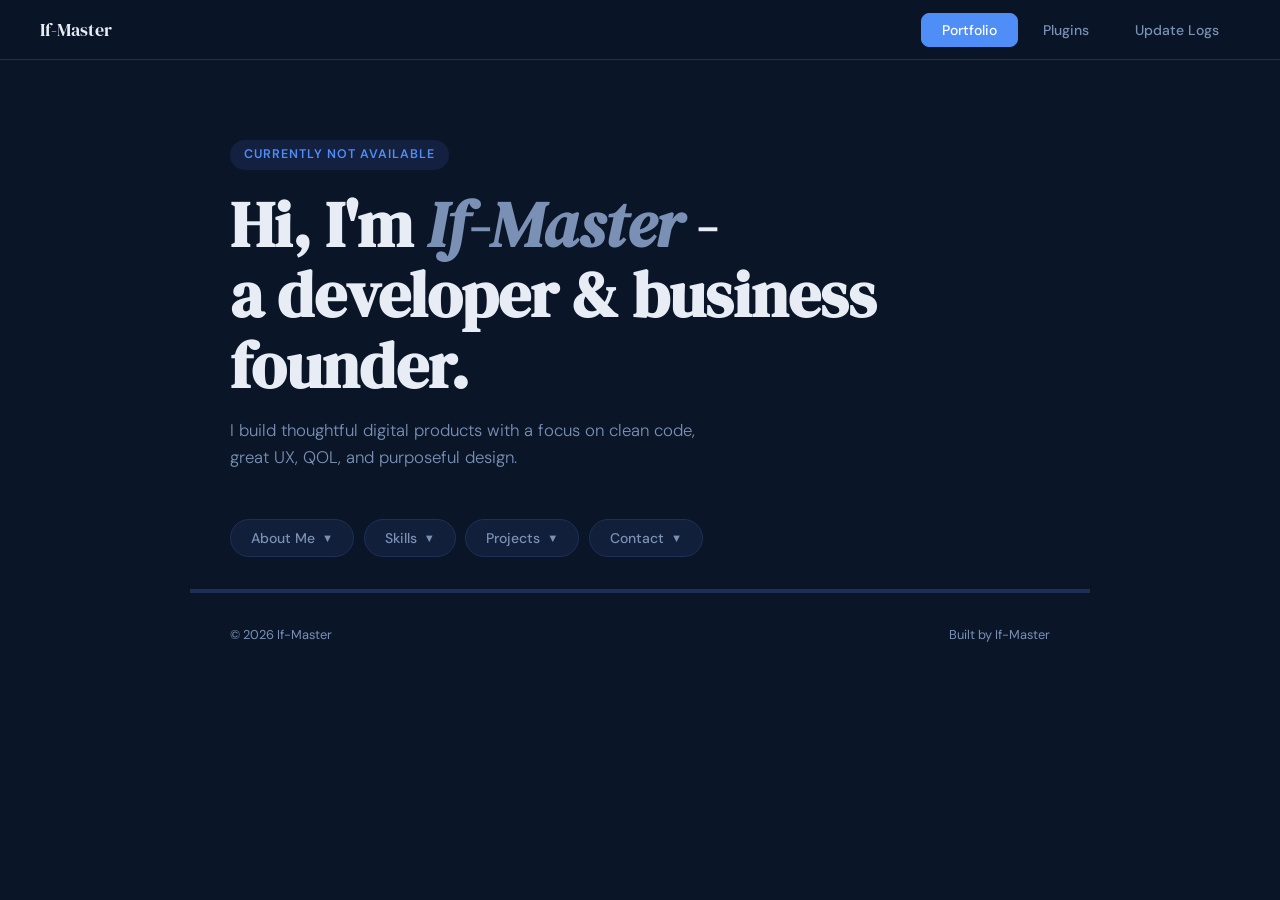
==== commit 0e70ef3c: "New Tabs" ====
--- a/index.html
+++ b/index.html
@@ -8,269 +8,205 @@
   <link href="https://fonts.googleapis.com/css2?family=DM+Serif+Display:ital@0;1&family=DM+Sans:wght@300;400;500;600&display=swap" rel="stylesheet">
   <style>
     *, *::before, *::after { box-sizing: border-box; margin: 0; padding: 0; }
-
     :root {
-      --bg: #0a1628;
-      --surface: #111f3a;
-      --border: #1e3057;
-      --text: #e8edf5;
-      --muted: #7a91b5;
-      --accent: #4f8ef7;
-      --accent-light: #132040;
-      --radius: 12px;
-    }
-
+      --bg: #0a1628; --surface: #111f3a; --border: #1e3057;
+      --text: #e8edf5; --muted: #7a91b5; --accent: #4f8ef7;
+      --accent-light: #132040; --radius: 12px;
+    }
     html { scroll-behavior: smooth; }
-
-    body {
-      font-family: 'DM Sans', sans-serif;
-      background: var(--bg);
-      color: var(--text);
-      line-height: 1.6;
-      min-height: 100vh;
-    }
-
-    nav {
-      position: fixed; top: 0; left: 0; right: 0; z-index: 100;
-      display: flex; align-items: center; justify-content: space-between;
-      padding: 0 2.5rem;
-      height: 60px;
-      background: rgba(10, 22, 40, 0.95);
-      backdrop-filter: blur(12px);
-      border-bottom: 1px solid var(--border);
-    }
-    .nav-logo {
-      font-family: 'DM Serif Display', serif;
-      font-size: 1.15rem;
-      color: var(--text);
-      text-decoration: none;
-    }
-
-    .page-tabs { display: flex; gap: 0.25rem; }
-    .page-tab {
-      padding: 7px 20px;
-      border-radius: 8px;
-      font-size: 0.875rem; font-weight: 500;
-      cursor: pointer;
-      border: 1px solid transparent;
-      background: transparent;
-      color: var(--muted);
-      transition: all 0.2s;
-      font-family: 'DM Sans', sans-serif;
-    }
-    .page-tab:hover { color: var(--text); border-color: var(--border); }
-    .page-tab.active { background: var(--accent); color: #fff; border-color: var(--accent); }
-
-    .page-view { display: none; padding-top: 60px; }
-    .page-view.active { display: block; }
-
-    .hero {
-      min-height: 45vh;
-      display: flex; align-items: center;
-      padding: 5rem 2.5rem 3rem;
-      max-width: 900px;
-      margin: 0 auto;
-    }
-    .hero-inner { max-width: 680px; }
-    .hero-badge {
-      display: inline-block;
-      font-size: 0.78rem; font-weight: 600; letter-spacing: 0.08em;
-      text-transform: uppercase;
-      color: var(--accent);
-      background: var(--accent-light);
-      padding: 5px 14px;
-      border-radius: 99px;
-      margin-bottom: 1.25rem;
-    }
-    h1 {
-      font-family: 'DM Serif Display', serif;
-      font-size: clamp(2.4rem, 5vw, 4rem);
-      line-height: 1.1;
-      margin-bottom: 1rem;
-    }
-    h1 em { font-style: italic; color: var(--muted); }
-    .hero-sub { font-size: 1.05rem; font-weight: 300; color: var(--muted); max-width: 500px; }
-
-    .section-tabs-bar {
-      max-width: 900px; margin: 0 auto;
-      padding: 0 2.5rem 2rem;
-      display: flex; gap: 0.6rem; flex-wrap: wrap;
-    }
-    .sec-tab {
-      display: inline-flex; align-items: center; gap: 7px;
-      padding: 9px 20px; border-radius: 99px;
-      font-size: 0.875rem; font-weight: 500;
-      cursor: pointer; border: 1px solid var(--border);
-      background: var(--surface); color: var(--muted);
-      transition: all 0.2s; font-family: 'DM Sans', sans-serif;
-      user-select: none;
-    }
-    .sec-tab:hover { border-color: var(--accent); color: var(--text); }
-    .sec-tab.active { background: var(--accent-light); border-color: var(--accent); color: var(--accent); }
-    .sec-tab .arrow { font-size: 0.7rem; transition: transform 0.25s; display: inline-block; }
-    .sec-tab.active .arrow { transform: rotate(180deg); }
-
-    .section-panel {
-      max-width: 900px; margin: 0 auto;
-      overflow: hidden; max-height: 0; opacity: 0;
-      transition: max-height 0.5s cubic-bezier(0.4,0,0.2,1), opacity 0.35s ease, padding 0.4s ease;
-      padding: 0 2.5rem;
-    }
-    .section-panel.open { max-height: 2000px; opacity: 1; padding: 0 2.5rem 3.5rem; }
-    .section-panel .section-label {
-      font-size: 0.75rem; font-weight: 600; letter-spacing: 0.1em;
-      text-transform: uppercase; color: var(--accent); margin-bottom: 0.6rem;
-    }
-    .section-panel h2 {
-      font-family: 'DM Serif Display', serif;
-      font-size: clamp(1.6rem, 3.5vw, 2.2rem);
-      line-height: 1.2; margin-bottom: 1rem;
-    }
-    .section-panel .section-text { font-size: 1rem; font-weight: 300; color: var(--muted); max-width: 580px; line-height: 1.8; }
-    .panel-divider { max-width: 900px; margin: 0 auto; height: 1px; background: var(--border); }
-    .panel-divider:last-child { display: none; }
-
-    .about-grid { display: grid; grid-template-columns: 1fr 1fr; gap: 1.5rem; margin-top: 2rem; }
-    .about-card { background: var(--surface); border: 1px solid var(--border); border-radius: var(--radius); padding: 1.5rem; }
-    .about-card h3 { font-size: 0.78rem; font-weight: 600; letter-spacing: 0.07em; text-transform: uppercase; color: var(--muted); margin-bottom: 0.5rem; }
-    .about-card p { font-size: 0.9rem; color: var(--text); line-height: 1.7; }
-
-    .skills-grid { display: grid; grid-template-columns: repeat(auto-fill, minmax(240px, 1fr)); gap: 1.1rem; margin-top: 2rem; }
-    .skill-item { background: var(--surface); border: 1px solid var(--border); border-radius: var(--radius); padding: 1.25rem 1.5rem; }
-    .skill-item h3 { font-size: 0.95rem; font-weight: 600; margin-bottom: 0.35rem; }
-    .skill-item p { font-size: 0.85rem; color: var(--muted); }
-    .skill-dot { display: inline-block; width: 8px; height: 8px; background: var(--accent); border-radius: 50%; margin-right: 8px; }
-
-    .projects-grid { display: grid; grid-template-columns: repeat(auto-fill, minmax(260px, 1fr)); gap: 1.25rem; margin-top: 2rem; }
-    .project-card { background: var(--surface); border: 1px solid var(--border); border-radius: var(--radius); padding: 1.5rem; display: flex; flex-direction: column; transition: border-color 0.2s, transform 0.2s; }
-    .project-card:hover { border-color: var(--accent); transform: translateY(-3px); }
-    .project-tag { font-size: 0.7rem; font-weight: 600; letter-spacing: 0.07em; text-transform: uppercase; color: var(--accent); background: var(--accent-light); display: inline-block; padding: 3px 10px; border-radius: 99px; margin-bottom: 0.85rem; align-self: flex-start; }
-    .project-card h3 { font-size: 1rem; font-weight: 600; margin-bottom: 0.4rem; }
-    .project-card p { font-size: 0.85rem; color: var(--muted); flex: 1; margin-bottom: 1rem; }
-    .project-link { font-size: 0.8rem; font-weight: 600; color: var(--accent); text-decoration: none; word-break: break-all; }
-    .project-link:hover { text-decoration: underline; }
-
-    .contact-inner { margin-top: 2rem; }
-    .contact-inner p { font-size: 0.95rem; color: var(--muted); margin-bottom: 1.5rem; line-height: 1.8; }
-    .social-links { display: flex; flex-direction: column; gap: 0.65rem; max-width: 360px; }
-    .social-link { display: inline-flex; align-items: center; gap: 12px; padding: 11px 16px; background: var(--surface); border: 1px solid var(--border); border-radius: 8px; text-decoration: none; color: var(--text); font-size: 0.875rem; font-weight: 500; transition: all 0.2s; }
-    .social-link:hover { border-color: var(--accent); color: var(--accent); }
-    .social-icon { font-size: 1rem; width: 20px; text-align: center; }
-
-    .plugins-hero { max-width: 900px; margin: 0 auto; padding: 4rem 2.5rem 2.5rem; }
-    .plugins-hero .hero-badge { display: inline-block; margin-bottom: 1rem; }
-    .plugins-hero h1 { margin-bottom: 0.75rem; }
-    .plugins-hero p { font-size: 1rem; color: var(--muted); font-weight: 300; }
-
-    .plugin-tabs-bar { max-width: 900px; margin: 0 auto; padding: 0 2.5rem 2rem; display: flex; gap: 0.5rem; flex-wrap: wrap; }
-    .plugin-tab { padding: 8px 22px; border-radius: 99px; font-size: 0.875rem; font-weight: 500; cursor: pointer; border: 1px solid var(--border); background: var(--surface); color: var(--muted); transition: all 0.2s; font-family: 'DM Sans', sans-serif; user-select: none; }
-    .plugin-tab:hover { border-color: var(--accent); color: var(--text); }
-    .plugin-tab.active { background: var(--accent); border-color: var(--accent); color: #fff; }
-
-    .plugin-panel { max-width: 900px; margin: 0 auto; overflow: hidden; max-height: 0; opacity: 0; transition: max-height 0.5s cubic-bezier(0.4,0,0.2,1), opacity 0.35s ease, padding 0.4s ease; padding: 0 2.5rem; }
-    .plugin-panel.open { max-height: 6000px; opacity: 1; padding: 0 2.5rem 4rem; }
-
-    .plugin-cards-grid { display: grid; grid-template-columns: repeat(auto-fill, minmax(280px, 1fr)); gap: 1.5rem; margin-top: 2rem; }
-
-    .plugin-card {
-      background: var(--surface); border: 1px solid var(--border);
-      border-radius: var(--radius);
-      display: flex; flex-direction: column;
-      transition: border-color 0.2s;
-      overflow: hidden;
-    }
-    .plugin-card:hover { border-color: var(--accent); }
-
-    .plugin-card-main { padding: 1.75rem; display: flex; flex-direction: column; flex: 1; }
-    .plugin-card-icon { font-size: 2rem; margin-bottom: 1rem; }
-    .plugin-meta { display: flex; gap: 0.5rem; flex-wrap: wrap; margin-bottom: 1rem; }
-    .plugin-badge { font-size: 0.7rem; font-weight: 600; letter-spacing: 0.06em; text-transform: uppercase; color: var(--accent); background: var(--accent-light); padding: 3px 10px; border-radius: 99px; }
-    .plugin-card h3 { font-size: 1.05rem; font-weight: 600; margin-bottom: 0.4rem; }
-    .plugin-card-desc { font-size: 0.875rem; color: var(--muted); flex: 1; margin-bottom: 1rem; line-height: 1.7; }
-
-    .plugin-stats { display: flex; gap: 1rem; margin-bottom: 1.25rem; }
-    .plugin-stat { font-size: 0.78rem; color: var(--muted); display: flex; align-items: center; gap: 4px; }
-
-    .plugin-card-actions { display: flex; align-items: center; justify-content: space-between; gap: 0.5rem; }
-    .plugin-link { font-size: 0.82rem; font-weight: 600; color: var(--accent); text-decoration: none; }
-    .plugin-link:hover { text-decoration: underline; }
-
-    .expand-btn {
-      display: inline-flex; align-items: center; gap: 5px;
-      font-size: 0.78rem; font-weight: 600;
-      color: var(--muted); background: none; border: 1px solid var(--border);
-      border-radius: 6px; padding: 5px 10px; cursor: pointer;
-      font-family: 'DM Sans', sans-serif;
-      transition: all 0.2s; white-space: nowrap;
-    }
-    .expand-btn:hover { border-color: var(--accent); color: var(--accent); }
-    .expand-btn.open { border-color: var(--accent); color: var(--accent); background: var(--accent-light); }
-    .expand-btn .earrow { font-size: 0.65rem; transition: transform 0.25s; }
-    .expand-btn.open .earrow { transform: rotate(180deg); }
-
-    .plugin-drawer {
-      max-height: 0; overflow: hidden;
-      transition: max-height 0.45s cubic-bezier(0.4,0,0.2,1), opacity 0.3s ease;
-      opacity: 0;
-      border-top: 0px solid var(--border);
-    }
-    .plugin-drawer.open {
-      max-height: 800px; opacity: 1;
-      border-top: 1px solid var(--border);
-    }
-    .plugin-drawer-inner { padding: 1.25rem 1.75rem 1.5rem; }
-
-    .drawer-section-label {
-      font-size: 0.68rem; font-weight: 600; letter-spacing: 0.09em;
-      text-transform: uppercase; color: var(--accent);
-      margin-bottom: 0.6rem; display: block;
-    }
-
-    .config-block {
-      background: #07101f;
-      border: 1px solid var(--border);
-      border-radius: 8px;
-      padding: 1rem;
-      font-family: 'Courier New', monospace;
-      font-size: 0.78rem;
-      color: #8fb4e8;
-      line-height: 1.6;
-      max-height: 220px;
-      overflow-y: auto;
-      white-space: pre;
-      word-break: break-all;
-      margin-bottom: 1.25rem;
-    }
-    .config-block::-webkit-scrollbar { width: 5px; }
-    .config-block::-webkit-scrollbar-track { background: #07101f; }
-    .config-block::-webkit-scrollbar-thumb { background: var(--border); border-radius: 3px; }
-
-    .download-btn {
-      display: inline-flex; align-items: center; gap: 8px;
-      padding: 9px 18px; border-radius: 8px;
-      background: var(--accent); color: #fff;
-      font-size: 0.85rem; font-weight: 600;
-      text-decoration: none; transition: background 0.2s, transform 0.15s;
-      font-family: 'DM Sans', sans-serif;
-    }
-    .download-btn:hover { background: #3a7ae8; transform: translateY(-1px); }
-
-    .drawer-loading { font-size: 0.82rem; color: var(--muted); }
-
-    .plugin-placeholder { margin-top: 2rem; border: 2px dashed var(--border); border-radius: var(--radius); padding: 3rem; text-align: center; color: var(--muted); }
-    .plugin-placeholder span { font-size: 2.5rem; display: block; margin-bottom: 1rem; }
-    .plugin-placeholder p { font-size: 0.9rem; }
-
-    .skeleton { background: linear-gradient(90deg, var(--surface) 25%, #162040 50%, var(--surface) 75%); background-size: 200% 100%; animation: shimmer 1.4s infinite; border-radius: 6px; height: 14px; margin-bottom: 8px; }
-    @keyframes shimmer { 0% { background-position: 200% 0; } 100% { background-position: -200% 0; } }
-
-    footer { max-width: 900px; margin: 0 auto; padding: 2rem 2.5rem; border-top: 1px solid var(--border); display: flex; align-items: center; justify-content: space-between; font-size: 0.8rem; color: var(--muted); }
-
-    @media (max-width: 640px) {
-      nav { padding: 0 1.25rem; }
-      .hero, .section-tabs-bar, .section-panel, .plugins-hero, .plugin-tabs-bar, .plugin-panel { padding-left: 1.25rem; padding-right: 1.25rem; }
-      .about-grid { grid-template-columns: 1fr; }
-      .page-tab { padding: 6px 13px; font-size: 0.8rem; }
+    body { font-family: 'DM Sans', sans-serif; background: var(--bg); color: var(--text); line-height: 1.6; min-height: 100vh; }
+
+    .anim-item { opacity: 0; transform: translateY(22px); transition: opacity 0.45s ease, transform 0.45s ease; }
+    .anim-item.visible { opacity: 1; transform: translateY(0); }
+    .anim-item.exit { opacity: 0; transform: translateY(-18px); transition: opacity 0.35s ease, transform 0.35s ease; }
+    .anim-item:nth-child(2){transition-delay:.07s}.anim-item:nth-child(3){transition-delay:.14s}
+    .anim-item:nth-child(4){transition-delay:.21s}.anim-item:nth-child(5){transition-delay:.28s}
+    .anim-item:nth-child(6){transition-delay:.35s}.anim-item:nth-child(7){transition-delay:.42s}
+
+    nav { position:fixed;top:0;left:0;right:0;z-index:100;display:flex;align-items:center;justify-content:space-between;padding:0 2.5rem;height:60px;background:rgba(10,22,40,.95);backdrop-filter:blur(12px);border-bottom:1px solid var(--border); }
+    .nav-logo { font-family:'DM Serif Display',serif;font-size:1.15rem;color:var(--text);text-decoration:none; }
+    .page-tabs { display:flex;gap:.25rem; }
+    .page-tab { padding:7px 20px;border-radius:8px;font-size:.875rem;font-weight:500;cursor:pointer;border:1px solid transparent;background:transparent;color:var(--muted);transition:all .2s;font-family:'DM Sans',sans-serif; }
+    .page-tab:hover { color:var(--text);border-color:var(--border); }
+    .page-tab.active { background:var(--accent);color:#fff;border-color:var(--accent); }
+
+    .page-view { display:none;padding-top:60px; }
+    .page-view.active { display:block; }
+
+    .hero { min-height:45vh;display:flex;align-items:center;padding:5rem 2.5rem 3rem;max-width:900px;margin:0 auto; }
+    .hero-inner { max-width:680px; }
+    .hero-badge { display:inline-block;font-size:.78rem;font-weight:600;letter-spacing:.08em;text-transform:uppercase;color:var(--accent);background:var(--accent-light);padding:5px 14px;border-radius:99px;margin-bottom:1.25rem; }
+    h1 { font-family:'DM Serif Display',serif;font-size:clamp(2.4rem,5vw,4rem);line-height:1.1;margin-bottom:1rem; }
+    h1 em { font-style:italic;color:var(--muted); }
+    .hero-sub { font-size:1.05rem;font-weight:300;color:var(--muted);max-width:500px; }
+
+    .section-tabs-bar { max-width:900px;margin:0 auto;padding:0 2.5rem 2rem;display:flex;gap:.6rem;flex-wrap:wrap; }
+    .sec-tab { display:inline-flex;align-items:center;gap:7px;padding:9px 20px;border-radius:99px;font-size:.875rem;font-weight:500;cursor:pointer;border:1px solid var(--border);background:var(--surface);color:var(--muted);transition:all .2s;font-family:'DM Sans',sans-serif;user-select:none; }
+    .sec-tab:hover { border-color:var(--accent);color:var(--text); }
+    .sec-tab.active { background:var(--accent-light);border-color:var(--accent);color:var(--accent); }
+    .sec-tab .arrow { font-size:.7rem;transition:transform .25s;display:inline-block; }
+    .sec-tab.active .arrow { transform:rotate(180deg); }
+    .section-panel { max-width:900px;margin:0 auto;overflow:hidden;max-height:0;opacity:0;transition:max-height .5s cubic-bezier(.4,0,.2,1),opacity .35s ease,padding .4s ease;padding:0 2.5rem; }
+    .section-panel.open { max-height:2000px;opacity:1;padding:0 2.5rem 3.5rem; }
+    .section-panel .section-label { font-size:.75rem;font-weight:600;letter-spacing:.1em;text-transform:uppercase;color:var(--accent);margin-bottom:.6rem; }
+    .section-panel h2 { font-family:'DM Serif Display',serif;font-size:clamp(1.6rem,3.5vw,2.2rem);line-height:1.2;margin-bottom:1rem; }
+    .section-panel .section-text { font-size:1rem;font-weight:300;color:var(--muted);max-width:580px;line-height:1.8; }
+    .panel-divider { max-width:900px;margin:0 auto;height:1px;background:var(--border); }
+    .panel-divider:last-child { display:none; }
+
+    .about-grid { display:grid;grid-template-columns:1fr 1fr;gap:1.5rem;margin-top:2rem; }
+    .about-card { background:var(--surface);border:1px solid var(--border);border-radius:var(--radius);padding:1.5rem; }
+    .about-card h3 { font-size:.78rem;font-weight:600;letter-spacing:.07em;text-transform:uppercase;color:var(--muted);margin-bottom:.5rem; }
+    .about-card p { font-size:.9rem;color:var(--text);line-height:1.7; }
+
+    .skills-grid { display:grid;grid-template-columns:repeat(auto-fill,minmax(240px,1fr));gap:1.1rem;margin-top:2rem; }
+    .skill-item { background:var(--surface);border:1px solid var(--border);border-radius:var(--radius);padding:1.25rem 1.5rem; }
+    .skill-item h3 { font-size:.95rem;font-weight:600;margin-bottom:.35rem; }
+    .skill-item p { font-size:.85rem;color:var(--muted); }
+    .skill-dot { display:inline-block;width:8px;height:8px;background:var(--accent);border-radius:50%;margin-right:8px; }
+
+    .projects-grid { display:grid;grid-template-columns:repeat(auto-fill,minmax(260px,1fr));gap:1.25rem;margin-top:2rem; }
+    .project-card { background:var(--surface);border:1px solid var(--border);border-radius:var(--radius);padding:1.5rem;display:flex;flex-direction:column;transition:border-color .2s,transform .2s; }
+    .project-card:hover { border-color:var(--accent);transform:translateY(-3px); }
+    .project-tag { font-size:.7rem;font-weight:600;letter-spacing:.07em;text-transform:uppercase;color:var(--accent);background:var(--accent-light);display:inline-block;padding:3px 10px;border-radius:99px;margin-bottom:.85rem;align-self:flex-start; }
+    .project-card h3 { font-size:1rem;font-weight:600;margin-bottom:.4rem; }
+    .project-card p { font-size:.85rem;color:var(--muted);flex:1;margin-bottom:1rem; }
+    .project-link { font-size:.8rem;font-weight:600;color:var(--accent);text-decoration:none;word-break:break-all; }
+    .project-link:hover { text-decoration:underline; }
+
+    .contact-inner { margin-top:2rem; }
+    .contact-inner p { font-size:.95rem;color:var(--muted);margin-bottom:1.5rem;line-height:1.8; }
+    .social-links { display:flex;flex-direction:column;gap:.65rem;max-width:360px; }
+    .social-link { display:inline-flex;align-items:center;gap:12px;padding:11px 16px;background:var(--surface);border:1px solid var(--border);border-radius:8px;text-decoration:none;color:var(--text);font-size:.875rem;font-weight:500;transition:all .2s; }
+    .social-link:hover { border-color:var(--accent);color:var(--accent); }
+    .social-icon { font-size:1rem;width:20px;text-align:center; }
+
+    .redacted-hero { max-width:900px;margin:0 auto;padding:6rem 2.5rem 3rem;display:flex;flex-direction:column;align-items:center;text-align:center;gap:1.5rem; }
+    .redacted-stamp { font-family:'DM Serif Display',serif;font-size:clamp(3rem,10vw,7rem);color:var(--border);border:4px solid var(--border);padding:.2em .55em;border-radius:8px;letter-spacing:.08em;transform:rotate(-4deg);display:inline-block;user-select:none; }
+    .redacted-sub { font-size:.9rem;color:var(--muted);font-weight:300;max-width:340px; }
+
+    .plugins-hero { max-width:900px;margin:0 auto;padding:4rem 2.5rem 2.5rem; }
+    .plugins-hero .hero-badge { display:inline-block;margin-bottom:1rem; }
+    .plugins-hero h1 { margin-bottom:.75rem; }
+    .plugins-hero p { font-size:1rem;color:var(--muted);font-weight:300; }
+
+    .plugin-tabs-bar { max-width:900px;margin:0 auto;padding:0 2.5rem 2rem;display:flex;gap:.5rem;flex-wrap:wrap; }
+    .plugin-tab { padding:8px 22px;border-radius:99px;font-size:.875rem;font-weight:500;cursor:pointer;border:1px solid var(--border);background:var(--surface);color:var(--muted);transition:all .2s;font-family:'DM Sans',sans-serif;user-select:none; }
+    .plugin-tab:hover { border-color:var(--accent);color:var(--text); }
+    .plugin-tab.active { background:var(--accent);border-color:var(--accent);color:#fff; }
+
+    .plugin-panel { max-width:900px;margin:0 auto;overflow:hidden;max-height:0;opacity:0;transition:max-height .5s cubic-bezier(.4,0,.2,1),opacity .35s ease,padding .4s ease;padding:0 2.5rem; }
+    .plugin-panel.open { max-height:6000px;opacity:1;padding:0 2.5rem 4rem; }
+    .plugin-cards-grid { display:grid;grid-template-columns:repeat(auto-fill,minmax(280px,1fr));gap:1.5rem;margin-top:2rem; }
+
+    .plugin-card { background:var(--surface);border:1px solid var(--border);border-radius:var(--radius);display:flex;flex-direction:column;transition:border-color .2s;overflow:hidden; }
+    .plugin-card:hover { border-color:var(--accent); }
+    .plugin-card-main { padding:1.75rem;display:flex;flex-direction:column;flex:1; }
+    .plugin-card-icon { font-size:2rem;margin-bottom:1rem; }
+    .plugin-meta { display:flex;gap:.5rem;flex-wrap:wrap;margin-bottom:1rem; }
+    .plugin-badge { font-size:.7rem;font-weight:600;letter-spacing:.06em;text-transform:uppercase;color:var(--accent);background:var(--accent-light);padding:3px 10px;border-radius:99px; }
+    .plugin-card h3 { font-size:1.05rem;font-weight:600;margin-bottom:.4rem; }
+    .plugin-card-desc { font-size:.875rem;color:var(--muted);flex:1;margin-bottom:1rem;line-height:1.7; }
+    .plugin-stats { display:flex;gap:1rem;margin-bottom:1.25rem; }
+    .plugin-stat { font-size:.78rem;color:var(--muted);display:flex;align-items:center;gap:4px; }
+    .plugin-card-actions { display:flex;align-items:center;justify-content:space-between;gap:.5rem; }
+    .plugin-link { font-size:.82rem;font-weight:600;color:var(--accent);text-decoration:none; }
+    .plugin-link:hover { text-decoration:underline; }
+
+    .expand-btn { display:inline-flex;align-items:center;gap:5px;font-size:.78rem;font-weight:600;color:var(--muted);background:none;border:1px solid var(--border);border-radius:6px;padding:5px 10px;cursor:pointer;font-family:'DM Sans',sans-serif;transition:all .2s;white-space:nowrap; }
+    .expand-btn:hover { border-color:var(--accent);color:var(--accent); }
+    .expand-btn.open { border-color:var(--accent);color:var(--accent);background:var(--accent-light); }
+    .expand-btn .earrow { font-size:.65rem;transition:transform .25s; }
+    .expand-btn.open .earrow { transform:rotate(180deg); }
+
+    .plugin-drawer { max-height:0;overflow:hidden;transition:max-height .45s cubic-bezier(.4,0,.2,1),opacity .3s ease;opacity:0;border-top:0px solid var(--border); }
+    .plugin-drawer.open { max-height:960px;opacity:1;border-top:1px solid var(--border); }
+    .plugin-drawer-inner { padding:1.25rem 1.75rem 1.5rem; }
+    .drawer-section-label { font-size:.68rem;font-weight:600;letter-spacing:.09em;text-transform:uppercase;color:var(--accent);margin-bottom:.6rem;display:block; }
+
+    .config-editor-wrap {
+      position:relative;border:1px solid var(--border);border-radius:8px;
+      overflow:hidden;margin-bottom:.75rem;transition:border-color .2s;
+      background:#07101f;
+    }
+    .config-editor-wrap:focus-within { border-color:var(--accent); }
+    .config-highlight {
+      position:absolute;top:0;left:0;right:0;bottom:0;
+      margin:0;padding:1rem;
+      font-family:'Courier New',monospace;font-size:.78rem;line-height:1.6;
+      white-space:pre;overflow:hidden;
+      pointer-events:none;background:#07101f;z-index:1;tab-size:2;
+    }
+    .config-editor {
+      position:relative;z-index:2;
+      display:block;width:100%;min-height:140px;max-height:280px;
+      background:transparent;color:transparent;caret-color:#c8d8f0;
+      border:none;outline:none;resize:vertical;
+      padding:1rem;
+      font-family:'Courier New',monospace;font-size:.78rem;line-height:1.6;
+      white-space:pre;overflow:auto;tab-size:2;
+    }
+    .config-editor::-webkit-scrollbar { width:5px;height:5px; }
+    .config-editor::-webkit-scrollbar-track { background:#07101f; }
+    .config-editor::-webkit-scrollbar-thumb { background:var(--border);border-radius:3px; }
+
+    .hl-comment { color:#4e7a4e;font-style:italic; }
+    .hl-key     { color:#4f8ef7; }
+    .hl-colon   { color:#2e5590; }
+    .hl-string  { color:#4ecdc4; }
+    .hl-bool    { color:#f7c94f; }
+    .hl-num     { color:#f7a24f; }
+    .hl-value   { color:#9ab8e0; }
+    .hl-list    { color:#c97ef7; }
+
+    .config-hint { font-size:.72rem;color:var(--muted);margin-bottom:.65rem;display:flex;align-items:center;gap:6px; }
+    .config-hint::before { content:'✎';color:var(--accent);font-size:.85rem; }
+    .drawer-actions { display:flex;gap:.6rem;flex-wrap:wrap;align-items:center;margin-top:.25rem; }
+    .download-btn { display:inline-flex;align-items:center;gap:8px;padding:9px 18px;border-radius:8px;background:var(--accent);color:#fff;font-size:.85rem;font-weight:600;text-decoration:none;transition:background .2s,transform .15s;font-family:'DM Sans',sans-serif;border:none;cursor:pointer; }
+    .download-btn:hover { background:#3a7ae8;transform:translateY(-1px); }
+    .download-btn.secondary { background:var(--surface);color:var(--text);border:1px solid var(--border); }
+    .download-btn.secondary:hover { border-color:var(--accent);background:var(--accent-light);color:var(--accent);transform:translateY(-1px); }
+    .drawer-loading { font-size:.82rem;color:var(--muted); }
+
+    .plugin-placeholder { margin-top:2rem;border:2px dashed var(--border);border-radius:var(--radius);padding:3rem;text-align:center;color:var(--muted); }
+    .plugin-placeholder span { font-size:2.5rem;display:block;margin-bottom:1rem; }
+    .plugin-placeholder p { font-size:.9rem; }
+
+    .updatelogs-hero { max-width:900px;margin:0 auto;padding:4rem 2.5rem 2.5rem; }
+    .updatelogs-hero .hero-badge { display:inline-block;margin-bottom:1rem; }
+    .updatelogs-hero h1 { margin-bottom:.75rem; }
+    .updatelogs-hero p { font-size:1rem;color:var(--muted);font-weight:300; }
+
+    .ulog-tabs-bar { max-width:900px;margin:0 auto;padding:0 2.5rem 2rem;display:flex;gap:.5rem;flex-wrap:wrap; }
+    .ulog-tab { padding:8px 18px;border-radius:99px;font-size:.82rem;font-weight:500;cursor:pointer;border:1px solid var(--border);background:var(--surface);color:var(--muted);transition:all .2s;font-family:'DM Sans',sans-serif;user-select:none;white-space:nowrap; }
+    .ulog-tab:hover { border-color:var(--accent);color:var(--text); }
+    .ulog-tab.active { background:var(--accent);border-color:var(--accent);color:#fff; }
+
+    .ulog-panel { max-width:900px;margin:0 auto;display:none;padding:0 2.5rem 4rem; }
+    .ulog-panel.active { display:block; }
+
+    .release-list { display:flex;flex-direction:column;gap:1rem;margin-top:.5rem; }
+    .release-card { background:var(--surface);border:1px solid var(--border);border-radius:var(--radius);padding:1.5rem;transition:border-color .2s; }
+    .release-card:hover { border-color:var(--accent); }
+    .release-header { display:flex;align-items:center;gap:.75rem;flex-wrap:wrap;margin-bottom:.6rem; }
+    .release-tag { font-size:.7rem;font-weight:600;letter-spacing:.06em;text-transform:uppercase;color:var(--accent);background:var(--accent-light);padding:3px 10px;border-radius:99px; }
+    .release-date { font-size:.78rem;color:var(--muted); }
+    .release-name { font-size:1rem;font-weight:600;margin-bottom:.5rem;color:var(--text); }
+    .release-body { font-size:.85rem;color:var(--muted);line-height:1.75;white-space:pre-wrap;margin-bottom:.85rem;word-break:break-word;font-family:'DM Sans',sans-serif; }
+    .release-readmore { font-size:.82rem;font-weight:600;color:var(--accent);text-decoration:none;display:inline-flex;align-items:center;gap:4px; }
+    .release-readmore:hover { text-decoration:underline; }
+    .ulog-loading,.ulog-empty { font-size:.85rem;color:var(--muted);padding:2rem 0; }
+
+    .skeleton { background:linear-gradient(90deg,var(--surface) 25%,#162040 50%,var(--surface) 75%);background-size:200% 100%;animation:shimmer 1.4s infinite;border-radius:6px;height:14px;margin-bottom:8px; }
+    @keyframes shimmer { 0%{background-position:200% 0}100%{background-position:-200% 0} }
+
+    footer { max-width:900px;margin:0 auto;padding:2rem 2.5rem;border-top:1px solid var(--border);display:flex;align-items:center;justify-content:space-between;font-size:.8rem;color:var(--muted); }
+
+    @media(max-width:640px){
+      nav{padding:0 1.25rem}
+      .hero,.section-tabs-bar,.section-panel,.plugins-hero,.plugin-tabs-bar,.plugin-panel,.updatelogs-hero,.ulog-tabs-bar,.ulog-panel{padding-left:1.25rem;padding-right:1.25rem}
+      .about-grid{grid-template-columns:1fr}
+      .page-tab{padding:6px 13px;font-size:.8rem}
     }
   </style>
 </head>
@@ -279,13 +215,14 @@
   <nav>
     <a href="#" class="nav-logo">If-Master</a>
     <div class="page-tabs">
-      <button class="page-tab active" onclick="switchPage('portfolio', this)">Portfolio</button>
-      <button class="page-tab" onclick="switchPage('plugins', this)">Plugins</button>
+      <button class="page-tab active" onclick="switchPage('portfolio',  this)">Portfolio</button>
+      <button class="page-tab" id="tab-redacted" onclick="switchPage('redacted', this)" style="display:none">Redacted</button>
+      <button class="page-tab" onclick="switchPage('plugins',    this)">Plugins</button>
+      <button class="page-tab" onclick="switchPage('updatelogs', this)">Update Logs</button>
     </div>
   </nav>
 
   <div id="page-portfolio" class="page-view active">
-
     <div class="hero">
       <div class="hero-inner">
         <span class="hero-badge">Currently not available</span>
@@ -295,10 +232,10 @@
     </div>
 
     <div class="section-tabs-bar">
-      <button class="sec-tab" onclick="toggleSection('about', this)">About Me <span class="arrow">▼</span></button>
-      <button class="sec-tab" onclick="toggleSection('skills', this)">Skills <span class="arrow">▼</span></button>
-      <button class="sec-tab" onclick="toggleSection('projects', this)">Projects <span class="arrow">▼</span></button>
-      <button class="sec-tab" onclick="toggleSection('contact', this)">Contact <span class="arrow">▼</span></button>
+      <button class="sec-tab" onclick="toggleSection('about',   this)">About Me  <span class="arrow">▼</span></button>
+      <button class="sec-tab" onclick="toggleSection('skills',  this)">Skills    <span class="arrow">▼</span></button>
+      <button class="sec-tab" onclick="toggleSection('projects',this)">Projects  <span class="arrow">▼</span></button>
+      <button class="sec-tab" onclick="toggleSection('contact', this)">Contact   <span class="arrow">▼</span></button>
     </div>
 
     <div id="panel-about" class="section-panel">
@@ -306,13 +243,12 @@
       <h2>A little about who I am</h2>
       <p class="section-text">I'm a passionate developer based somewhere on Earth. I love solving real problems with technology, learning new things every day, and building products that matter to people.</p>
       <div class="about-grid">
-        <div class="about-card"><h3>Currently</h3><p>Working on Minecraft plugins such as a claims plugin, and exploring new development challenges.</p></div>
-        <div class="about-card"><h3>Education</h3><p>Multiple degrees - including formal qualifications in SQL and Python. Self-taught in Java, Lua, C++ and more.</p></div>
-        <div class="about-card"><h3>Outside Work</h3><p>Actively chasing new knowledge across multiple disciplines. If I haven't done it before, I want to learn it - that's my hobby.</p></div>
-        <div class="about-card"><h3>Languages</h3><p>Fluent in Finnish, Swedish, and English - plus a few others. Communication across borders is never a problem.</p></div>
+        <div class="about-card anim-item"><h3>Currently</h3><p>Working on Minecraft plugins such as a claims plugin, and exploring new development challenges.</p></div>
+        <div class="about-card anim-item"><h3>Education</h3><p>Multiple degrees - including formal qualifications in SQL and Python. Self-taught in Java, Lua, C++ and more.</p></div>
+        <div class="about-card anim-item"><h3>Outside Work</h3><p>Actively chasing new knowledge across multiple disciplines. If I haven't done it before, I want to learn it - that's my hobby.</p></div>
+        <div class="about-card anim-item"><h3>Languages</h3><p>Fluent in Finnish, Swedish, and English - plus a few others. Communication across borders is never a problem.</p></div>
       </div>
     </div>
-
     <div class="panel-divider"></div>
 
     <div id="panel-skills" class="section-panel">
@@ -320,14 +256,13 @@
       <h2>What I work with</h2>
       <p class="section-text">A snapshot of the tools, languages, and technologies I'm comfortable with.</p>
       <div class="skills-grid">
-        <div class="skill-item"><h3><span class="skill-dot"></span>Frontend</h3><p>HTML, CSS, JavaScript, React - building things people actually see and use.</p></div>
-        <div class="skill-item"><h3><span class="skill-dot"></span>Game Plugin Development</h3><p>Specialising in optimised plugins that use less RAM than typical solutions.</p></div>
-        <div class="skill-item"><h3><span class="skill-dot"></span>Design Standards</h3><p>Everything I ship meets a golden standard. If it's not good enough, it doesn't go out.</p></div>
-        <div class="skill-item"><h3><span class="skill-dot"></span>Spoken Languages</h3><p>Finnish, Swedish, English and more - bridging communication gaps comes naturally.</p></div>
-        <div class="skill-item"><h3><span class="skill-dot"></span>Always Learning</h3><p>Currently exploring: fast and RAM-efficient algorithm development.</p></div>
+        <div class="skill-item anim-item"><h3><span class="skill-dot"></span>Frontend</h3><p>HTML, CSS, JavaScript, React - building things people actually see and use.</p></div>
+        <div class="skill-item anim-item"><h3><span class="skill-dot"></span>Game Plugin Development</h3><p>Specialising in optimised plugins that use less RAM than typical solutions.</p></div>
+        <div class="skill-item anim-item"><h3><span class="skill-dot"></span>Design Standards</h3><p>Everything I ship meets a golden standard. If it's not good enough, it doesn't go out.</p></div>
+        <div class="skill-item anim-item"><h3><span class="skill-dot"></span>Spoken Languages</h3><p>Finnish, Swedish, English and more - bridging communication gaps comes naturally.</p></div>
+        <div class="skill-item anim-item"><h3><span class="skill-dot"></span>Always Learning</h3><p>Currently exploring: fast and RAM-efficient algorithm development.</p></div>
       </div>
     </div>
-
     <div class="panel-divider"></div>
 
     <div id="panel-projects" class="section-panel">
@@ -335,13 +270,12 @@
       <h2>Things I've built</h2>
       <p class="section-text">A selection of personal and professional projects.</p>
       <div class="projects-grid">
-        <div class="project-card"><span class="project-tag">Minecraft Plugin - Playerheads</span><h3>HeadHunter</h3><p>An advanced player head plugin using methods like API pulling, base64 head code and more.</p><a href="https://github.com/If-Master/HeadHunter" class="project-link" target="_blank">github.com/If-Master/HeadHunter ↗</a></div>
-        <div class="project-card"><span class="project-tag">Minecraft Plugin - Chat</span><h3>ItemDisplay</h3><p>Display inventories, items, and admin-pull enderchests and player inventories - works on offline players too.</p><a href="https://github.com/If-Master/ItemDisplay" class="project-link" target="_blank">github.com/If-Master/ItemDisplay ↗</a></div>
-        <div class="project-card"><span class="project-tag">Discord Bots</span><h3>Discord Bots</h3><p>Built everything from regex pattern generators to item search functions across various Discord bots.</p><a href="https://github.com/If-Master/EscapeItems-Discord-Bot" class="project-link" target="_blank">github.com/If-Master/EscapeItems-Discord-Bot ↗</a></div>
-        <div class="project-card"><span class="project-tag">Games</span><h3>Games &amp; More</h3><p>Various games built in Python and C++. Most are still under NDA - more to be revealed in the future.</p></div>
+        <div class="project-card anim-item"><span class="project-tag">Minecraft Plugin - Playerheads</span><h3>HeadHunter</h3><p>An advanced player head plugin using methods like API pulling, base64 head code and more.</p><a href="https://github.com/If-Master/HeadHunter" class="project-link" target="_blank">github.com/If-Master/HeadHunter ↗</a></div>
+        <div class="project-card anim-item"><span class="project-tag">Minecraft Plugin - Chat</span><h3>ItemDisplay</h3><p>Display inventories, items, and admin-pull enderchests and player inventories - works on offline players too.</p><a href="https://github.com/If-Master/ItemDisplay" class="project-link" target="_blank">github.com/If-Master/ItemDisplay ↗</a></div>
+        <div class="project-card anim-item"><span class="project-tag">Discord Bots</span><h3>Discord Bots</h3><p>Built everything from regex pattern generators to item search functions across various Discord bots.</p><a href="https://github.com/If-Master/EscapeItems-Discord-Bot" class="project-link" target="_blank">github.com/If-Master/EscapeItems-Discord-Bot ↗</a></div>
+        <div class="project-card anim-item"><span class="project-tag">Games</span><h3>Games &amp; More</h3><p>Various games built in Python and C++. Most are still under NDA - more to be revealed in the future.</p></div>
       </div>
     </div>
-
     <div class="panel-divider"></div>
 
     <div id="panel-contact" class="section-panel">
@@ -350,8 +284,8 @@
       <div class="contact-inner">
         <p>Whether you have a project in mind, a job opportunity, or just want to say hello - my inbox is always open.</p>
         <div class="social-links">
-          <a href="https://github.com/If-Master" class="social-link" target="_blank"><span class="social-icon">🐙</span> github.com/If-Master</a>
-          <a href="https://discord.gg/8BacRJukbF" class="social-link" target="_blank"><span class="social-icon">🎮</span> discord.gg/8BacRJukbF</a>
+          <a href="https://github.com/If-Master"  class="social-link anim-item" target="_blank"><span class="social-icon">🐙</span> github.com/If-Master</a>
+          <a href="https://discord.gg/8BacRJukbF" class="social-link anim-item" target="_blank"><span class="social-icon">🎮</span> discord.gg/8BacRJukbF</a>
         </div>
       </div>
     </div>
@@ -359,145 +293,251 @@
     <footer><span>© 2026 If-Master</span><span>Built by If-Master</span></footer>
   </div>
 
+  <div id="page-redacted" class="page-view">
+    <div class="redacted-hero">
+      <span class="hero-badge">Work in progress</span>
+      <div class="redacted-stamp">REDACTED</div>
+      <p class="redacted-sub">This page isn't ready yet. Check back later.</p>
+    </div>
+    <footer><span>© 2026 If-Master</span><span>Built by If-Master</span></footer>
+  </div>
+
   <div id="page-plugins" class="page-view">
-
     <div class="plugins-hero">
       <span class="hero-badge">Minecraft &amp; More</span>
       <h1>My <em>Plugins</em></h1>
-      <p>Browse all plugins I've built. Click any card to see the config and download the latest release.</p>
-    </div>
-
+      <p>Browse all plugins I've built. Click any card to see the config, edit it, and download your custom version.</p>
+    </div>
     <div class="plugin-tabs-bar">
       <button class="plugin-tab active" onclick="switchPluginTab('all', this)">All Plugins</button>
     </div>
-
     <div id="pluginpanel-all" class="plugin-panel open">
       <div id="plugin-cards-grid" class="plugin-cards-grid"></div>
     </div>
-
     <footer><span>© 2026 If-Master</span><span>Built by If-Master</span></footer>
   </div>
 
+  <div id="page-updatelogs" class="page-view">
+    <div class="updatelogs-hero">
+      <span class="hero-badge">Changelog</span>
+      <h1>Update <em>Logs</em></h1>
+      <p>Latest releases pulled straight from GitHub. Showing the last 5 updates per plugin.</p>
+    </div>
+    <div class="ulog-tabs-bar" id="ulog-tabs-bar"></div>
+    <div id="ulog-panels"></div>
+    <footer><span>© 2026 If-Master</span><span>Built by If-Master</span></footer>
+  </div>
+
   <script>
+    const SHOW_REDACTED = false;
+
+    if (SHOW_REDACTED) document.getElementById('tab-redacted').style.display = '';
+
     const PLUGINS = [
-      {
-        repo: 'If-Master/HeadHunter',
-        icon: '🗡️',
-        badges: ['Playerheads', 'Java']
-      },
-      {
-        repo: 'If-Master/ItemDisplay',
-        icon: '📦',
-        badges: ['Chat / Inventory', 'Java']
-      }
+      { repo:'If-Master/HeadHunter',      icon:'', badges:['Player heads & Mob Heads','Java','Paper & Folia'] },
+      { repo:'If-Master/EventVotePlugin', icon:'', badges:['Event Voting System','Java','Paper & Folia'] },
+      { repo:'If-Master/DebugStick',      icon:'', badges:['Debug Stick','Java','Paper & Folia'] },
+      { repo:'If-Master/PunishmentSystem',icon:'', badges:['Punishment System','Java','Paper & Folia'] },
+      // { repo:'If-Master/AdvancedClaims',  icon:'', badges:['Claims System','Java','Paper & Folia'] },
+      { repo:'If-Master/ActionRecorder',  icon:'', badges:['ActionRecorder','Java','Fabric'] },
+      { repo:'If-Master/ItemDisplay',     icon:'', badges:['Item Display','Java','Paper & Folia'] },
     ];
-
-    const CONFIG_PATHS = [
-      'src/main/resources/config.yml',
-      'config.yml'
-    ];
-
-    function switchPage(pageId, btn) {
-      document.querySelectorAll('.page-view').forEach(p => p.classList.remove('active'));
-      document.querySelectorAll('.page-tab').forEach(b => b.classList.remove('active'));
-      document.getElementById('page-' + pageId).classList.add('active');
+    const CONFIG_PATHS = ['src/main/resources/config.yml','config.yml'];
+
+    function switchPage(id, btn) {
+      document.querySelectorAll('.page-view').forEach(p=>p.classList.remove('active'));
+      document.querySelectorAll('.page-tab').forEach(b=>b.classList.remove('active'));
+      document.getElementById('page-'+id).classList.add('active');
       btn.classList.add('active');
     }
-
     function toggleSection(id, btn) {
-      const panel = document.getElementById('panel-' + id);
-      const isOpen = panel.classList.contains('open');
-      panel.classList.toggle('open', !isOpen);
-      btn.classList.toggle('active', !isOpen);
-    }
-
+      const panel = document.getElementById('panel-'+id);
+      const open  = panel.classList.contains('open');
+      panel.classList.toggle('open', !open);
+      btn.classList.toggle('active', !open);
+      if (!open) setTimeout(()=>{
+        panel.querySelectorAll('.anim-item').forEach(el=>{
+          el.classList.remove('visible','exit');
+          scrollObserver.observe(el);
+        });
+      }, 50);
+    }
     function switchPluginTab(id, btn) {
-      document.querySelectorAll('.plugin-panel').forEach(p => p.classList.remove('open'));
-      document.querySelectorAll('.plugin-tab').forEach(b => b.classList.remove('active'));
-      document.getElementById('pluginpanel-' + id).classList.add('open');
+      document.querySelectorAll('.plugin-panel').forEach(p=>p.classList.remove('open'));
+      document.querySelectorAll('.plugin-tab').forEach(b=>b.classList.remove('active'));
+      document.getElementById('pluginpanel-'+id).classList.add('open');
       btn.classList.add('active');
     }
 
+    /* ── Scroll observer ── */
+    const scrollObserver = new IntersectionObserver(entries=>{
+      entries.forEach(entry=>{
+        const el = entry.target;
+        if (entry.isIntersecting) {
+          el.dataset.seen = '1';
+          el.classList.remove('exit');
+          el.classList.add('visible');
+        } else if (el.dataset.seen) {
+          el.classList.remove('visible');
+          el.classList.add('exit');
+        }
+      });
+    }, { threshold: 0.12 });
+    function observeAnimItems() {
+      document.querySelectorAll('.anim-item').forEach(el=>scrollObserver.observe(el));
+    }
+
     async function ghFetch(url) {
-      const r = await fetch(url, { headers: { Accept: 'application/vnd.github+json' } });
+      const r = await fetch(url, { headers:{ Accept:'application/vnd.github+json' } });
       if (!r.ok) return null;
       return r.json();
     }
-
     async function fetchConfigYml(repo) {
       for (const path of CONFIG_PATHS) {
-        const data = await ghFetch(`https://api.github.com/repos/${repo}/contents/${path}`);
-        if (data && data.content) {
-          return atob(data.content.replace(/\n/g, ''));
-        }
+        const d = await ghFetch(`https://api.github.com/repos/${repo}/contents/${path}`);
+        if (d && d.content) return atob(d.content.replace(/\n/g,''));
       }
       return null;
     }
-
     async function fetchLatestRelease(repo) {
-      const data = await ghFetch(`https://api.github.com/repos/${repo}/releases/latest`);
-      if (!data || !data.assets) return null;
-      const jar = data.assets.find(a => a.name.endsWith('.jar'));
+      const d = await ghFetch(`https://api.github.com/repos/${repo}/releases/latest`);
+      if (!d || !d.assets) return null;
+      const jar = d.assets.find(a=>a.name.endsWith('.jar'));
       if (!jar) return null;
-      return { name: jar.name, url: jar.browser_download_url, version: data.tag_name };
+      return { name:jar.name, url:jar.browser_download_url, version:d.tag_name };
+    }
+    async function fetchReleases(repo, limit=5) {
+      const d = await ghFetch(`https://api.github.com/repos/${repo}/releases?per_page=${limit}`);
+      return Array.isArray(d) ? d.slice(0, limit) : [];
+    }
+
+    function esc(s){ return s.replace(/&/g,'&amp;').replace(/</g,'&lt;').replace(/>/g,'&gt;'); }
+
+    function highlightYaml(raw) {
+      return raw.split('\n').map(line=>{
+        const e = esc(line);
+        if (!e.trim()) return e;
+        if (/^\s*#/.test(e)) return `<span class="hl-comment">${e}</span>`;
+
+        const lm = e.match(/^(\s*)(- )(.*)$/);
+        if (lm) return `${lm[1]}<span class="hl-list">${lm[2]}</span>${colorValue(lm[3])}`;
+
+        const kv = e.match(/^(\s*)([\w\-\.]+)(\s*:\s*)(.*)$/);
+        if (kv) return `${kv[1]}<span class="hl-key">${kv[2]}</span><span class="hl-colon">${kv[3]}</span>${colorValue(kv[4])}`;
+
+        return `<span class="hl-value">${e}</span>`;
+      }).join('\n');
+    }
+
+    function colorValue(val) {
+      if (!val || !val.trim()) return val;
+      const ci = val.search(/ #/);
+      let main = val, com = '';
+      if (ci !== -1) { main = val.slice(0,ci); com = `<span class="hl-comment">${val.slice(ci)}</span>`; }
+      const t = main.trim();
+      if (/^["']/.test(t))                          return `<span class="hl-string">${main}</span>${com}`;
+      if (/^(true|false|yes|no|null|~)$/i.test(t))  return `<span class="hl-bool">${main}</span>${com}`;
+      if (/^-?\d+(\.\d+)?$/.test(t))                return `<span class="hl-num">${main}</span>${com}`;
+      return `<span class="hl-value">${main}</span>${com}`;
+    }
+
+    function syncHighlight(uid) {
+      const ta  = document.getElementById(uid);
+      const pre = document.getElementById('pre-'+uid);
+      if (!ta||!pre) return;
+      pre.innerHTML = highlightYaml(ta.value)+'\n';
+      syncScroll(uid);
+    }
+    function syncScroll(uid) {
+      const ta  = document.getElementById(uid);
+      const pre = document.getElementById('pre-'+uid);
+      if (!ta||!pre) return;
+      pre.scrollTop  = ta.scrollTop;
+      pre.scrollLeft = ta.scrollLeft;
+    }
+    function handleTab(e) {
+      if (e.key!=='Tab') return;
+      e.preventDefault();
+      const ta=e.target, s=ta.selectionStart, en=ta.selectionEnd;
+      ta.value = ta.value.slice(0,s)+'  '+ta.value.slice(en);
+      ta.selectionStart = ta.selectionEnd = s+2;
+      syncHighlight(ta.id);
+    }
+    function downloadConfig(uid) {
+      const ta = document.getElementById(uid);
+      if (!ta) return;
+      const a = document.createElement('a');
+      a.href = URL.createObjectURL(new Blob([ta.value],{type:'text/yaml'}));
+      a.download = 'config.yml';
+      document.body.appendChild(a); a.click(); document.body.removeChild(a);
+      setTimeout(()=>URL.revokeObjectURL(a.href), 1000);
     }
 
     function toggleDrawer(cardEl, repo) {
-      const btn = cardEl.querySelector('.expand-btn');
+      const btn    = cardEl.querySelector('.expand-btn');
       const drawer = cardEl.querySelector('.plugin-drawer');
       const isOpen = drawer.classList.contains('open');
-
-      if (isOpen) {
-        drawer.classList.remove('open');
-        btn.classList.remove('open');
-        return;
-      }
-
-      drawer.classList.add('open');
-      btn.classList.add('open');
-
+      if (isOpen) { drawer.classList.remove('open'); btn.classList.remove('open'); return; }
+      drawer.classList.add('open'); btn.classList.add('open');
       if (drawer.dataset.loaded) return;
       drawer.dataset.loaded = '1';
 
       const inner = drawer.querySelector('.plugin-drawer-inner');
-      inner.innerHTML = '<span class="drawer-loading">Loading data from GitHub...</span>';
-
-      Promise.all([fetchConfigYml(repo), fetchLatestRelease(repo)]).then(([config, release]) => {
+      inner.innerHTML = '<span class="drawer-loading">Loading data from GitHub…</span>';
+
+      const uid = 'cfg-'+repo.replace(/\//g,'-');
+
+      Promise.all([fetchConfigYml(repo), fetchLatestRelease(repo)]).then(([config, release])=>{
         let html = '';
 
+        html += `<span class="drawer-section-label">config.yml</span>`;
         if (config) {
-          html += `<span class="drawer-section-label">config.yml</span>`;
-          html += `<div class="config-block">${config.replace(/</g,'&lt;').replace(/>/g,'&gt;')}</div>`;
+          const safe = esc(config);
+          html += `<span class="config-hint">You can edit this config before downloading</span>`;
+          html += `<div class="config-editor-wrap">`;
+          html +=   `<pre class="config-highlight" id="pre-${uid}" aria-hidden="true"></pre>`;
+          html +=   `<textarea class="config-editor" id="${uid}" spellcheck="false"
+                       oninput="syncHighlight('${uid}')"
+                       onscroll="syncScroll('${uid}')"
+                       onkeydown="handleTab(event)">${safe}</textarea>`;
+          html += `</div>`;
+          html += `<div class="drawer-actions">`;
+          html +=   `<button class="download-btn" onclick="downloadConfig('${uid}')">⬇ Download config.yml</button>`;
+          html +=   `<button class="download-btn secondary" id="reset-${uid}">↺ Reset</button>`;
+          html += `</div>`;
         } else {
-          html += `<span class="drawer-section-label">config.yml</span>`;
-          html += `<p style="font-size:0.82rem;color:var(--muted);margin-bottom:1rem;">No config.yml found in this repository.</p>`;
+          html += `<p style="font-size:.82rem;color:var(--muted);margin-bottom:1rem;">No config.yml found in this repository.</p>`;
         }
 
+        html += `<span class="drawer-section-label" style="margin-top:1.35rem;display:block;">Latest Release${release?' — '+release.version:''}</span>`;
         if (release) {
-          html += `<span class="drawer-section-label">Latest Release - ${release.version}</span>`;
           html += `<a class="download-btn" href="${release.url}" download target="_blank">⬇ Download ${release.name}</a>`;
         } else {
-          html += `<span class="drawer-section-label" style="margin-top:0.25rem;">Latest Release</span>`;
-          html += `<p style="font-size:0.82rem;color:var(--muted);">No releases published yet.</p>`;
+          html += `<p style="font-size:.82rem;color:var(--muted);">No releases published yet.</p>`;
         }
 
         inner.innerHTML = html;
+
+        if (config) {
+          syncHighlight(uid);
+          const ta = document.getElementById(uid);
+          const orig = ta.value;
+          document.getElementById('reset-'+uid).onclick = ()=>{ ta.value=orig; syncHighlight(uid); };
+        }
       });
     }
 
     async function buildPluginCards() {
       const grid = document.getElementById('plugin-cards-grid');
-
       for (const plugin of PLUGINS) {
         const card = document.createElement('div');
-        card.className = 'plugin-card';
+        card.className = 'plugin-card anim-item';
         card.innerHTML = `
           <div class="plugin-card-main">
             <div class="plugin-card-icon">${plugin.icon}</div>
-            <div class="plugin-meta">${plugin.badges.map(b => `<span class="plugin-badge">${b}</span>`).join('')}</div>
+            <div class="plugin-meta">${plugin.badges.map(b=>`<span class="plugin-badge">${b}</span>`).join('')}</div>
             <div class="skeleton" style="width:60%;height:16px;margin-bottom:10px;"></div>
-            <div class="skeleton" style="width:100%;"></div>
-            <div class="skeleton" style="width:85%;"></div>
+            <div class="skeleton"></div><div class="skeleton" style="width:85%;"></div>
             <div class="plugin-stats" style="margin-top:1rem;">
               <div class="skeleton" style="width:50px;height:12px;margin:0;"></div>
               <div class="skeleton" style="width:50px;height:12px;margin:0;"></div>
@@ -507,43 +547,121 @@
               <div class="skeleton" style="width:80px;height:28px;margin:0;border-radius:6px;"></div>
             </div>
           </div>
-          <div class="plugin-drawer"><div class="plugin-drawer-inner"></div></div>
-        `;
+          <div class="plugin-drawer"><div class="plugin-drawer-inner"></div></div>`;
         grid.appendChild(card);
-
-        const repoData = await ghFetch(`https://api.github.com/repos/${plugin.repo}`);
+        scrollObserver.observe(card);
+
+        const rd = await ghFetch(`https://api.github.com/repos/${plugin.repo}`);
         const main = card.querySelector('.plugin-card-main');
-
-        const name = repoData ? repoData.name : plugin.repo.split('/')[1];
-        const desc = repoData ? (repoData.description || 'No description provided.') : 'Could not load description.';
-        const stars = repoData ? repoData.stargazers_count : '-';
-        const forks = repoData ? repoData.forks_count : '-';
-        const repoUrl = repoData ? repoData.html_url : `https://github.com/${plugin.repo}`;
+        const name    = rd ? rd.name                                    : plugin.repo.split('/')[1];
+        const desc    = rd ? (rd.description||'No description provided.') : 'Could not load description.';
+        const stars   = rd ? rd.stargazers_count                        : '-';
+        const forks   = rd ? rd.forks_count                             : '-';
+        const repoUrl = rd ? rd.html_url                                : `https://github.com/${plugin.repo}`;
 
         main.innerHTML = `
           <div class="plugin-card-icon">${plugin.icon}</div>
-          <div class="plugin-meta">${plugin.badges.map(b => `<span class="plugin-badge">${b}</span>`).join('')}</div>
+          <div class="plugin-meta">${plugin.badges.map(b=>`<span class="plugin-badge">${b}</span>`).join('')}</div>
           <h3>${name}</h3>
           <p class="plugin-card-desc">${desc}</p>
           <div class="plugin-stats">
             <span class="plugin-stat">⭐ ${stars}</span>
-            <span class="plugin-stat"> ${forks}</span>
+            <span class="plugin-stat">🍴 ${forks}</span>
           </div>
           <div class="plugin-card-actions">
             <a href="${repoUrl}" class="plugin-link" target="_blank">View on GitHub ↗</a>
-            <button class="expand-btn" onclick="toggleDrawer(this.closest('.plugin-card'), '${plugin.repo}')">Details <span class="earrow">▼</span></button>
-          </div>
-        `;
+            <button class="expand-btn" onclick="toggleDrawer(this.closest('.plugin-card'),'${plugin.repo}')">Details <span class="earrow">▼</span></button>
+          </div>`;
       }
-
-      const placeholder = document.createElement('div');
-      placeholder.className = 'plugin-placeholder';
-      placeholder.innerHTML = '<span>🔧</span><p>More plugins coming soon.<br>Check back later!</p>';
-      grid.appendChild(placeholder);
+      const ph = document.createElement('div');
+      ph.className = 'plugin-placeholder';
+      ph.innerHTML = '<span>🔧</span><p>More plugins coming soon.<br>Check back later!</p>';
+      grid.appendChild(ph);
+      observeAnimItems();
+    }
+
+    function fmtDate(s) {
+      return new Date(s).toLocaleDateString('en-GB',{day:'numeric',month:'long',year:'numeric'});
+    }
+    function truncBody(body, max=380) {
+      if (!body) return 'No release notes provided.';
+      const c = body.replace(/\r\n/g,'\n').trim();
+      if (c.length<=max) return c;
+      return c.slice(0,max).replace(/\s+\S*$/,'')+'\u2026';
+    }
+
+    function buildUpdateLogs() {
+      const tabsBar  = document.getElementById('ulog-tabs-bar');
+      const panelsEl = document.getElementById('ulog-panels');
+
+      PLUGINS.forEach((plugin, i)=>{
+        const name    = plugin.repo.split('/')[1];
+        const panelId = 'ulog-'+name;
+
+        const tab = document.createElement('button');
+        tab.className = 'ulog-tab'+(i===0?' active':'');
+        tab.textContent = name;
+        tab.onclick = ()=>switchUlogTab(panelId, tab, plugin);
+        tabsBar.appendChild(tab);
+
+        const panel = document.createElement('div');
+        panel.className = 'ulog-panel'+(i===0?' active':'');
+        panel.id = panelId;
+        panel.dataset.loaded = '0';
+        panel.innerHTML = '<p class="ulog-loading">Loading releases…</p>';
+        panelsEl.appendChild(panel);
+
+        if (i===0) loadUlogPanel(panel, plugin);
+      });
+    }
+
+    function switchUlogTab(panelId, btn, plugin) {
+      document.querySelectorAll('.ulog-tab').forEach(b=>b.classList.remove('active'));
+      document.querySelectorAll('.ulog-panel').forEach(p=>p.classList.remove('active'));
+      btn.classList.add('active');
+      const panel = document.getElementById(panelId);
+      panel.classList.add('active');
+      if (panel.dataset.loaded==='0') loadUlogPanel(panel, plugin);
+    }
+
+    async function loadUlogPanel(panel, plugin) {
+      panel.dataset.loaded = '1';
+      const releases = await fetchReleases(plugin.repo, 5);
+
+      if (!releases.length) {
+        panel.innerHTML = '<p class="ulog-empty">No releases published yet for this plugin.</p>';
+        return;
+      }
+
+      let html = '<div class="release-list">';
+      for (const r of releases) {
+        const bodyRaw  = truncBody(r.body);
+        const bodyEsc  = esc(bodyRaw);
+        const hasMore  = r.body && r.body.trim().length > 380;
+        const date     = r.published_at ? fmtDate(r.published_at) : '';
+        const title    = esc(r.name || r.tag_name);
+        const tag      = esc(r.tag_name);
+
+        html += `
+          <div class="release-card anim-item">
+            <div class="release-header">
+              <span class="release-tag">${tag}</span>
+              <span class="release-date">${date}</span>
+            </div>
+            <div class="release-name">${title}</div>
+            <pre class="release-body">${bodyEsc}</pre>
+            <a href="${r.html_url}" class="release-readmore" target="_blank">
+              ${hasMore ? 'Read more — press here ↗' : 'View on GitHub Releases ↗'}
+            </a>
+          </div>`;
+      }
+      html += '</div>';
+      panel.innerHTML = html;
+      panel.querySelectorAll('.anim-item').forEach(el=>scrollObserver.observe(el));
     }
 
     buildPluginCards();
+    buildUpdateLogs();
   </script>
-
 </body>
-</html>
+</html>
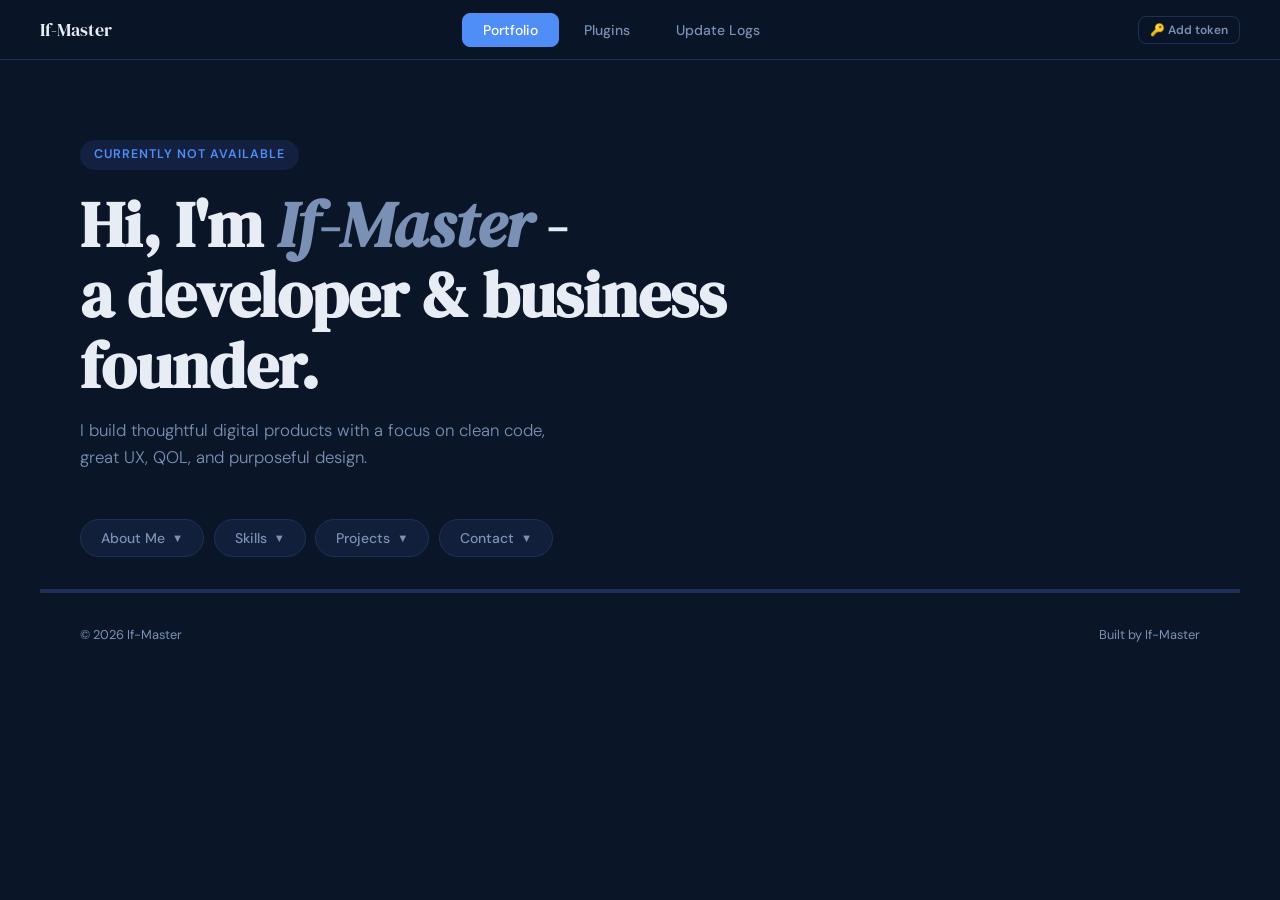
==== commit 29ba604e: "Just added note" ====
--- a/index.html
+++ b/index.html
@@ -4,225 +4,31 @@
   <meta charset="UTF-8" />
   <meta name="viewport" content="width=device-width, initial-scale=1.0"/>
   <title>If-Master - Portfolio</title>
+
   <link rel="preconnect" href="https://fonts.googleapis.com">
-  <link href="https://fonts.googleapis.com/css2?family=DM+Serif+Display:ital@0;1&family=DM+Sans:wght@300;400;500;600&display=swap" rel="stylesheet">
-  <style>
-    *, *::before, *::after { box-sizing: border-box; margin: 0; padding: 0; }
-    :root {
-      --bg: #0a1628; --surface: #111f3a; --border: #1e3057;
-      --text: #e8edf5; --muted: #7a91b5; --accent: #4f8ef7;
-      --accent-light: #132040; --radius: 12px;
-    }
-    html { scroll-behavior: smooth; }
-    body { font-family: 'DM Sans', sans-serif; background: var(--bg); color: var(--text); line-height: 1.6; min-height: 100vh; }
-
-    .anim-item { opacity: 0; transform: translateY(22px); transition: opacity 0.45s ease, transform 0.45s ease; }
-    .anim-item.visible { opacity: 1; transform: translateY(0); }
-    .anim-item.exit { opacity: 0; transform: translateY(-18px); transition: opacity 0.35s ease, transform 0.35s ease; }
-    .anim-item:nth-child(2){transition-delay:.07s}.anim-item:nth-child(3){transition-delay:.14s}
-    .anim-item:nth-child(4){transition-delay:.21s}.anim-item:nth-child(5){transition-delay:.28s}
-    .anim-item:nth-child(6){transition-delay:.35s}.anim-item:nth-child(7){transition-delay:.42s}
-
-    nav { position:fixed;top:0;left:0;right:0;z-index:100;display:flex;align-items:center;justify-content:space-between;padding:0 2.5rem;height:60px;background:rgba(10,22,40,.95);backdrop-filter:blur(12px);border-bottom:1px solid var(--border); }
-    .nav-logo { font-family:'DM Serif Display',serif;font-size:1.15rem;color:var(--text);text-decoration:none; }
-    .page-tabs { display:flex;gap:.25rem; }
-    .page-tab { padding:7px 20px;border-radius:8px;font-size:.875rem;font-weight:500;cursor:pointer;border:1px solid transparent;background:transparent;color:var(--muted);transition:all .2s;font-family:'DM Sans',sans-serif; }
-    .page-tab:hover { color:var(--text);border-color:var(--border); }
-    .page-tab.active { background:var(--accent);color:#fff;border-color:var(--accent); }
-
-    .page-view { display:none;padding-top:60px; }
-    .page-view.active { display:block; }
-
-    .hero { min-height:45vh;display:flex;align-items:center;padding:5rem 2.5rem 3rem;max-width:900px;margin:0 auto; }
-    .hero-inner { max-width:680px; }
-    .hero-badge { display:inline-block;font-size:.78rem;font-weight:600;letter-spacing:.08em;text-transform:uppercase;color:var(--accent);background:var(--accent-light);padding:5px 14px;border-radius:99px;margin-bottom:1.25rem; }
-    h1 { font-family:'DM Serif Display',serif;font-size:clamp(2.4rem,5vw,4rem);line-height:1.1;margin-bottom:1rem; }
-    h1 em { font-style:italic;color:var(--muted); }
-    .hero-sub { font-size:1.05rem;font-weight:300;color:var(--muted);max-width:500px; }
-
-    .section-tabs-bar { max-width:900px;margin:0 auto;padding:0 2.5rem 2rem;display:flex;gap:.6rem;flex-wrap:wrap; }
-    .sec-tab { display:inline-flex;align-items:center;gap:7px;padding:9px 20px;border-radius:99px;font-size:.875rem;font-weight:500;cursor:pointer;border:1px solid var(--border);background:var(--surface);color:var(--muted);transition:all .2s;font-family:'DM Sans',sans-serif;user-select:none; }
-    .sec-tab:hover { border-color:var(--accent);color:var(--text); }
-    .sec-tab.active { background:var(--accent-light);border-color:var(--accent);color:var(--accent); }
-    .sec-tab .arrow { font-size:.7rem;transition:transform .25s;display:inline-block; }
-    .sec-tab.active .arrow { transform:rotate(180deg); }
-    .section-panel { max-width:900px;margin:0 auto;overflow:hidden;max-height:0;opacity:0;transition:max-height .5s cubic-bezier(.4,0,.2,1),opacity .35s ease,padding .4s ease;padding:0 2.5rem; }
-    .section-panel.open { max-height:2000px;opacity:1;padding:0 2.5rem 3.5rem; }
-    .section-panel .section-label { font-size:.75rem;font-weight:600;letter-spacing:.1em;text-transform:uppercase;color:var(--accent);margin-bottom:.6rem; }
-    .section-panel h2 { font-family:'DM Serif Display',serif;font-size:clamp(1.6rem,3.5vw,2.2rem);line-height:1.2;margin-bottom:1rem; }
-    .section-panel .section-text { font-size:1rem;font-weight:300;color:var(--muted);max-width:580px;line-height:1.8; }
-    .panel-divider { max-width:900px;margin:0 auto;height:1px;background:var(--border); }
-    .panel-divider:last-child { display:none; }
-
-    .about-grid { display:grid;grid-template-columns:1fr 1fr;gap:1.5rem;margin-top:2rem; }
-    .about-card { background:var(--surface);border:1px solid var(--border);border-radius:var(--radius);padding:1.5rem; }
-    .about-card h3 { font-size:.78rem;font-weight:600;letter-spacing:.07em;text-transform:uppercase;color:var(--muted);margin-bottom:.5rem; }
-    .about-card p { font-size:.9rem;color:var(--text);line-height:1.7; }
-
-    .skills-grid { display:grid;grid-template-columns:repeat(auto-fill,minmax(240px,1fr));gap:1.1rem;margin-top:2rem; }
-    .skill-item { background:var(--surface);border:1px solid var(--border);border-radius:var(--radius);padding:1.25rem 1.5rem; }
-    .skill-item h3 { font-size:.95rem;font-weight:600;margin-bottom:.35rem; }
-    .skill-item p { font-size:.85rem;color:var(--muted); }
-    .skill-dot { display:inline-block;width:8px;height:8px;background:var(--accent);border-radius:50%;margin-right:8px; }
-
-    .projects-grid { display:grid;grid-template-columns:repeat(auto-fill,minmax(260px,1fr));gap:1.25rem;margin-top:2rem; }
-    .project-card { background:var(--surface);border:1px solid var(--border);border-radius:var(--radius);padding:1.5rem;display:flex;flex-direction:column;transition:border-color .2s,transform .2s; }
-    .project-card:hover { border-color:var(--accent);transform:translateY(-3px); }
-    .project-tag { font-size:.7rem;font-weight:600;letter-spacing:.07em;text-transform:uppercase;color:var(--accent);background:var(--accent-light);display:inline-block;padding:3px 10px;border-radius:99px;margin-bottom:.85rem;align-self:flex-start; }
-    .project-card h3 { font-size:1rem;font-weight:600;margin-bottom:.4rem; }
-    .project-card p { font-size:.85rem;color:var(--muted);flex:1;margin-bottom:1rem; }
-    .project-link { font-size:.8rem;font-weight:600;color:var(--accent);text-decoration:none;word-break:break-all; }
-    .project-link:hover { text-decoration:underline; }
-
-    .contact-inner { margin-top:2rem; }
-    .contact-inner p { font-size:.95rem;color:var(--muted);margin-bottom:1.5rem;line-height:1.8; }
-    .social-links { display:flex;flex-direction:column;gap:.65rem;max-width:360px; }
-    .social-link { display:inline-flex;align-items:center;gap:12px;padding:11px 16px;background:var(--surface);border:1px solid var(--border);border-radius:8px;text-decoration:none;color:var(--text);font-size:.875rem;font-weight:500;transition:all .2s; }
-    .social-link:hover { border-color:var(--accent);color:var(--accent); }
-    .social-icon { font-size:1rem;width:20px;text-align:center; }
-
-    .redacted-hero { max-width:900px;margin:0 auto;padding:6rem 2.5rem 3rem;display:flex;flex-direction:column;align-items:center;text-align:center;gap:1.5rem; }
-    .redacted-stamp { font-family:'DM Serif Display',serif;font-size:clamp(3rem,10vw,7rem);color:var(--border);border:4px solid var(--border);padding:.2em .55em;border-radius:8px;letter-spacing:.08em;transform:rotate(-4deg);display:inline-block;user-select:none; }
-    .redacted-sub { font-size:.9rem;color:var(--muted);font-weight:300;max-width:340px; }
-
-    .plugins-hero { max-width:900px;margin:0 auto;padding:4rem 2.5rem 2.5rem; }
-    .plugins-hero .hero-badge { display:inline-block;margin-bottom:1rem; }
-    .plugins-hero h1 { margin-bottom:.75rem; }
-    .plugins-hero p { font-size:1rem;color:var(--muted);font-weight:300; }
-
-    .plugin-tabs-bar { max-width:900px;margin:0 auto;padding:0 2.5rem 2rem;display:flex;gap:.5rem;flex-wrap:wrap; }
-    .plugin-tab { padding:8px 22px;border-radius:99px;font-size:.875rem;font-weight:500;cursor:pointer;border:1px solid var(--border);background:var(--surface);color:var(--muted);transition:all .2s;font-family:'DM Sans',sans-serif;user-select:none; }
-    .plugin-tab:hover { border-color:var(--accent);color:var(--text); }
-    .plugin-tab.active { background:var(--accent);border-color:var(--accent);color:#fff; }
-
-    .plugin-panel { max-width:900px;margin:0 auto;overflow:hidden;max-height:0;opacity:0;transition:max-height .5s cubic-bezier(.4,0,.2,1),opacity .35s ease,padding .4s ease;padding:0 2.5rem; }
-    .plugin-panel.open { max-height:6000px;opacity:1;padding:0 2.5rem 4rem; }
-    .plugin-cards-grid { display:grid;grid-template-columns:repeat(auto-fill,minmax(280px,1fr));gap:1.5rem;margin-top:2rem; }
-
-    .plugin-card { background:var(--surface);border:1px solid var(--border);border-radius:var(--radius);display:flex;flex-direction:column;transition:border-color .2s;overflow:hidden; }
-    .plugin-card:hover { border-color:var(--accent); }
-    .plugin-card-main { padding:1.75rem;display:flex;flex-direction:column;flex:1; }
-    .plugin-card-icon { font-size:2rem;margin-bottom:1rem; }
-    .plugin-meta { display:flex;gap:.5rem;flex-wrap:wrap;margin-bottom:1rem; }
-    .plugin-badge { font-size:.7rem;font-weight:600;letter-spacing:.06em;text-transform:uppercase;color:var(--accent);background:var(--accent-light);padding:3px 10px;border-radius:99px; }
-    .plugin-card h3 { font-size:1.05rem;font-weight:600;margin-bottom:.4rem; }
-    .plugin-card-desc { font-size:.875rem;color:var(--muted);flex:1;margin-bottom:1rem;line-height:1.7; }
-    .plugin-stats { display:flex;gap:1rem;margin-bottom:1.25rem; }
-    .plugin-stat { font-size:.78rem;color:var(--muted);display:flex;align-items:center;gap:4px; }
-    .plugin-card-actions { display:flex;align-items:center;justify-content:space-between;gap:.5rem; }
-    .plugin-link { font-size:.82rem;font-weight:600;color:var(--accent);text-decoration:none; }
-    .plugin-link:hover { text-decoration:underline; }
-
-    .expand-btn { display:inline-flex;align-items:center;gap:5px;font-size:.78rem;font-weight:600;color:var(--muted);background:none;border:1px solid var(--border);border-radius:6px;padding:5px 10px;cursor:pointer;font-family:'DM Sans',sans-serif;transition:all .2s;white-space:nowrap; }
-    .expand-btn:hover { border-color:var(--accent);color:var(--accent); }
-    .expand-btn.open { border-color:var(--accent);color:var(--accent);background:var(--accent-light); }
-    .expand-btn .earrow { font-size:.65rem;transition:transform .25s; }
-    .expand-btn.open .earrow { transform:rotate(180deg); }
-
-    .plugin-drawer { max-height:0;overflow:hidden;transition:max-height .45s cubic-bezier(.4,0,.2,1),opacity .3s ease;opacity:0;border-top:0px solid var(--border); }
-    .plugin-drawer.open { max-height:960px;opacity:1;border-top:1px solid var(--border); }
-    .plugin-drawer-inner { padding:1.25rem 1.75rem 1.5rem; }
-    .drawer-section-label { font-size:.68rem;font-weight:600;letter-spacing:.09em;text-transform:uppercase;color:var(--accent);margin-bottom:.6rem;display:block; }
-
-    .config-editor-wrap {
-      position:relative;border:1px solid var(--border);border-radius:8px;
-      overflow:hidden;margin-bottom:.75rem;transition:border-color .2s;
-      background:#07101f;
-    }
-    .config-editor-wrap:focus-within { border-color:var(--accent); }
-    .config-highlight {
-      position:absolute;top:0;left:0;right:0;bottom:0;
-      margin:0;padding:1rem;
-      font-family:'Courier New',monospace;font-size:.78rem;line-height:1.6;
-      white-space:pre;overflow:hidden;
-      pointer-events:none;background:#07101f;z-index:1;tab-size:2;
-    }
-    .config-editor {
-      position:relative;z-index:2;
-      display:block;width:100%;min-height:140px;max-height:280px;
-      background:transparent;color:transparent;caret-color:#c8d8f0;
-      border:none;outline:none;resize:vertical;
-      padding:1rem;
-      font-family:'Courier New',monospace;font-size:.78rem;line-height:1.6;
-      white-space:pre;overflow:auto;tab-size:2;
-    }
-    .config-editor::-webkit-scrollbar { width:5px;height:5px; }
-    .config-editor::-webkit-scrollbar-track { background:#07101f; }
-    .config-editor::-webkit-scrollbar-thumb { background:var(--border);border-radius:3px; }
-
-    .hl-comment { color:#4e7a4e;font-style:italic; }
-    .hl-key     { color:#4f8ef7; }
-    .hl-colon   { color:#2e5590; }
-    .hl-string  { color:#4ecdc4; }
-    .hl-bool    { color:#f7c94f; }
-    .hl-num     { color:#f7a24f; }
-    .hl-value   { color:#9ab8e0; }
-    .hl-list    { color:#c97ef7; }
-
-    .config-hint { font-size:.72rem;color:var(--muted);margin-bottom:.65rem;display:flex;align-items:center;gap:6px; }
-    .config-hint::before { content:'✎';color:var(--accent);font-size:.85rem; }
-    .drawer-actions { display:flex;gap:.6rem;flex-wrap:wrap;align-items:center;margin-top:.25rem; }
-    .download-btn { display:inline-flex;align-items:center;gap:8px;padding:9px 18px;border-radius:8px;background:var(--accent);color:#fff;font-size:.85rem;font-weight:600;text-decoration:none;transition:background .2s,transform .15s;font-family:'DM Sans',sans-serif;border:none;cursor:pointer; }
-    .download-btn:hover { background:#3a7ae8;transform:translateY(-1px); }
-    .download-btn.secondary { background:var(--surface);color:var(--text);border:1px solid var(--border); }
-    .download-btn.secondary:hover { border-color:var(--accent);background:var(--accent-light);color:var(--accent);transform:translateY(-1px); }
-    .drawer-loading { font-size:.82rem;color:var(--muted); }
-
-    .plugin-placeholder { margin-top:2rem;border:2px dashed var(--border);border-radius:var(--radius);padding:3rem;text-align:center;color:var(--muted); }
-    .plugin-placeholder span { font-size:2.5rem;display:block;margin-bottom:1rem; }
-    .plugin-placeholder p { font-size:.9rem; }
-
-    .updatelogs-hero { max-width:900px;margin:0 auto;padding:4rem 2.5rem 2.5rem; }
-    .updatelogs-hero .hero-badge { display:inline-block;margin-bottom:1rem; }
-    .updatelogs-hero h1 { margin-bottom:.75rem; }
-    .updatelogs-hero p { font-size:1rem;color:var(--muted);font-weight:300; }
-
-    .ulog-tabs-bar { max-width:900px;margin:0 auto;padding:0 2.5rem 2rem;display:flex;gap:.5rem;flex-wrap:wrap; }
-    .ulog-tab { padding:8px 18px;border-radius:99px;font-size:.82rem;font-weight:500;cursor:pointer;border:1px solid var(--border);background:var(--surface);color:var(--muted);transition:all .2s;font-family:'DM Sans',sans-serif;user-select:none;white-space:nowrap; }
-    .ulog-tab:hover { border-color:var(--accent);color:var(--text); }
-    .ulog-tab.active { background:var(--accent);border-color:var(--accent);color:#fff; }
-
-    .ulog-panel { max-width:900px;margin:0 auto;display:none;padding:0 2.5rem 4rem; }
-    .ulog-panel.active { display:block; }
-
-    .release-list { display:flex;flex-direction:column;gap:1rem;margin-top:.5rem; }
-    .release-card { background:var(--surface);border:1px solid var(--border);border-radius:var(--radius);padding:1.5rem;transition:border-color .2s; }
-    .release-card:hover { border-color:var(--accent); }
-    .release-header { display:flex;align-items:center;gap:.75rem;flex-wrap:wrap;margin-bottom:.6rem; }
-    .release-tag { font-size:.7rem;font-weight:600;letter-spacing:.06em;text-transform:uppercase;color:var(--accent);background:var(--accent-light);padding:3px 10px;border-radius:99px; }
-    .release-date { font-size:.78rem;color:var(--muted); }
-    .release-name { font-size:1rem;font-weight:600;margin-bottom:.5rem;color:var(--text); }
-    .release-body { font-size:.85rem;color:var(--muted);line-height:1.75;white-space:pre-wrap;margin-bottom:.85rem;word-break:break-word;font-family:'DM Sans',sans-serif; }
-    .release-readmore { font-size:.82rem;font-weight:600;color:var(--accent);text-decoration:none;display:inline-flex;align-items:center;gap:4px; }
-    .release-readmore:hover { text-decoration:underline; }
-    .ulog-loading,.ulog-empty { font-size:.85rem;color:var(--muted);padding:2rem 0; }
-
-    .skeleton { background:linear-gradient(90deg,var(--surface) 25%,#162040 50%,var(--surface) 75%);background-size:200% 100%;animation:shimmer 1.4s infinite;border-radius:6px;height:14px;margin-bottom:8px; }
-    @keyframes shimmer { 0%{background-position:200% 0}100%{background-position:-200% 0} }
-
-    footer { max-width:900px;margin:0 auto;padding:2rem 2.5rem;border-top:1px solid var(--border);display:flex;align-items:center;justify-content:space-between;font-size:.8rem;color:var(--muted); }
-
-    @media(max-width:640px){
-      nav{padding:0 1.25rem}
-      .hero,.section-tabs-bar,.section-panel,.plugins-hero,.plugin-tabs-bar,.plugin-panel,.updatelogs-hero,.ulog-tabs-bar,.ulog-panel{padding-left:1.25rem;padding-right:1.25rem}
-      .about-grid{grid-template-columns:1fr}
-      .page-tab{padding:6px 13px;font-size:.8rem}
-    }
-  </style>
+  <link
+    href="https://fonts.googleapis.com/css2?family=DM+Serif+Display:ital@0;1&family=DM+Sans:wght@300;400;500;600&display=swap"
+    rel="stylesheet"
+  >
+
+  <link rel="stylesheet" href="styles.css">
 </head>
 <body>
+
 
   <nav>
     <a href="#" class="nav-logo">If-Master</a>
     <div class="page-tabs">
-      <button class="page-tab active" onclick="switchPage('portfolio',  this)">Portfolio</button>
+      <button class="page-tab active"  onclick="switchPage('portfolio',  this)">Portfolio</button>
       <button class="page-tab" id="tab-redacted" onclick="switchPage('redacted', this)" style="display:none">Redacted</button>
-      <button class="page-tab" onclick="switchPage('plugins',    this)">Plugins</button>
-      <button class="page-tab" onclick="switchPage('updatelogs', this)">Update Logs</button>
+      <button class="page-tab"         onclick="switchPage('plugins',    this)">Plugins</button>
+      <button class="page-tab"         onclick="switchPage('updatelogs', this)">Update Logs</button>
     </div>
   </nav>
 
+
   <div id="page-portfolio" class="page-view active">
+
     <div class="hero">
       <div class="hero-inner">
         <span class="hero-badge">Currently not available</span>
@@ -243,10 +49,22 @@
       <h2>A little about who I am</h2>
       <p class="section-text">I'm a passionate developer based somewhere on Earth. I love solving real problems with technology, learning new things every day, and building products that matter to people.</p>
       <div class="about-grid">
-        <div class="about-card anim-item"><h3>Currently</h3><p>Working on Minecraft plugins such as a claims plugin, and exploring new development challenges.</p></div>
-        <div class="about-card anim-item"><h3>Education</h3><p>Multiple degrees - including formal qualifications in SQL and Python. Self-taught in Java, Lua, C++ and more.</p></div>
-        <div class="about-card anim-item"><h3>Outside Work</h3><p>Actively chasing new knowledge across multiple disciplines. If I haven't done it before, I want to learn it - that's my hobby.</p></div>
-        <div class="about-card anim-item"><h3>Languages</h3><p>Fluent in Finnish, Swedish, and English - plus a few others. Communication across borders is never a problem.</p></div>
+        <div class="about-card anim-item">
+          <h3>Currently</h3>
+          <p>Working on Minecraft plugins such as a claims plugin, and exploring new development challenges.</p>
+        </div>
+        <div class="about-card anim-item">
+          <h3>Education</h3>
+          <p>Multiple degrees - including formal qualifications in SQL and Python. Self-taught in Java, Lua, C++ and more.</p>
+        </div>
+        <div class="about-card anim-item">
+          <h3>Outside Work</h3>
+          <p>Actively chasing new knowledge across multiple disciplines. If I haven't done it before, I want to learn it - that's my hobby.</p>
+        </div>
+        <div class="about-card anim-item">
+          <h3>Languages</h3>
+          <p>Fluent in Finnish, Swedish, and English - plus a few others. Communication across borders is never a problem.</p>
+        </div>
       </div>
     </div>
     <div class="panel-divider"></div>
@@ -256,11 +74,26 @@
       <h2>What I work with</h2>
       <p class="section-text">A snapshot of the tools, languages, and technologies I'm comfortable with.</p>
       <div class="skills-grid">
-        <div class="skill-item anim-item"><h3><span class="skill-dot"></span>Frontend</h3><p>HTML, CSS, JavaScript, React - building things people actually see and use.</p></div>
-        <div class="skill-item anim-item"><h3><span class="skill-dot"></span>Game Plugin Development</h3><p>Specialising in optimised plugins that use less RAM than typical solutions.</p></div>
-        <div class="skill-item anim-item"><h3><span class="skill-dot"></span>Design Standards</h3><p>Everything I ship meets a golden standard. If it's not good enough, it doesn't go out.</p></div>
-        <div class="skill-item anim-item"><h3><span class="skill-dot"></span>Spoken Languages</h3><p>Finnish, Swedish, English and more - bridging communication gaps comes naturally.</p></div>
-        <div class="skill-item anim-item"><h3><span class="skill-dot"></span>Always Learning</h3><p>Currently exploring: fast and RAM-efficient algorithm development.</p></div>
+        <div class="skill-item anim-item">
+          <h3><span class="skill-dot"></span>Frontend</h3>
+          <p>HTML, CSS, JavaScript, React - building things people actually see and use.</p>
+        </div>
+        <div class="skill-item anim-item">
+          <h3><span class="skill-dot"></span>Game Plugin Development</h3>
+          <p>Specialising in optimised plugins that use less RAM than typical solutions.</p>
+        </div>
+        <div class="skill-item anim-item">
+          <h3><span class="skill-dot"></span>Design Standards</h3>
+          <p>Everything I ship meets a golden standard. If it's not good enough, it doesn't go out.</p>
+        </div>
+        <div class="skill-item anim-item">
+          <h3><span class="skill-dot"></span>Spoken Languages</h3>
+          <p>Finnish, Swedish, English and more - bridging communication gaps comes naturally.</p>
+        </div>
+        <div class="skill-item anim-item">
+          <h3><span class="skill-dot"></span>Always Learning</h3>
+          <p>Currently exploring: fast and RAM-efficient algorithm development.</p>
+        </div>
       </div>
     </div>
     <div class="panel-divider"></div>
@@ -270,10 +103,29 @@
       <h2>Things I've built</h2>
       <p class="section-text">A selection of personal and professional projects.</p>
       <div class="projects-grid">
-        <div class="project-card anim-item"><span class="project-tag">Minecraft Plugin - Playerheads</span><h3>HeadHunter</h3><p>An advanced player head plugin using methods like API pulling, base64 head code and more.</p><a href="https://github.com/If-Master/HeadHunter" class="project-link" target="_blank">github.com/If-Master/HeadHunter ↗</a></div>
-        <div class="project-card anim-item"><span class="project-tag">Minecraft Plugin - Chat</span><h3>ItemDisplay</h3><p>Display inventories, items, and admin-pull enderchests and player inventories - works on offline players too.</p><a href="https://github.com/If-Master/ItemDisplay" class="project-link" target="_blank">github.com/If-Master/ItemDisplay ↗</a></div>
-        <div class="project-card anim-item"><span class="project-tag">Discord Bots</span><h3>Discord Bots</h3><p>Built everything from regex pattern generators to item search functions across various Discord bots.</p><a href="https://github.com/If-Master/EscapeItems-Discord-Bot" class="project-link" target="_blank">github.com/If-Master/EscapeItems-Discord-Bot ↗</a></div>
-        <div class="project-card anim-item"><span class="project-tag">Games</span><h3>Games &amp; More</h3><p>Various games built in Python and C++. Most are still under NDA - more to be revealed in the future.</p></div>
+        <div class="project-card anim-item">
+          <span class="project-tag">Minecraft Plugin - Playerheads</span>
+          <h3>HeadHunter</h3>
+          <p>An advanced player head plugin using methods like API pulling, base64 head code and more.</p>
+          <a href="https://github.com/If-Master/HeadHunter" class="project-link" target="_blank">github.com/If-Master/HeadHunter ↗</a>
+        </div>
+        <div class="project-card anim-item">
+          <span class="project-tag">Minecraft Plugin - Chat</span>
+          <h3>ItemDisplay</h3>
+          <p>Display inventories, items, and admin-pull enderchests and player inventories - works on offline players too.</p>
+          <a href="https://github.com/If-Master/ItemDisplay" class="project-link" target="_blank">github.com/If-Master/ItemDisplay ↗</a>
+        </div>
+        <div class="project-card anim-item">
+          <span class="project-tag">Discord Bots</span>
+          <h3>Discord Bots</h3>
+          <p>Built everything from regex pattern generators to item search functions across various Discord bots.</p>
+          <a href="https://github.com/If-Master/EscapeItems-Discord-Bot" class="project-link" target="_blank">github.com/If-Master/EscapeItems-Discord-Bot ↗</a>
+        </div>
+        <div class="project-card anim-item">
+          <span class="project-tag">Games</span>
+          <h3>Games &amp; More</h3>
+          <p>Various games built in Python and C++. Most are still under NDA - more to be revealed in the future.</p>
+        </div>
       </div>
     </div>
     <div class="panel-divider"></div>
@@ -290,8 +142,12 @@
       </div>
     </div>
 
-    <footer><span>© 2026 If-Master</span><span>Built by If-Master</span></footer>
-  </div>
+    <footer>
+      <span>© 2026 If-Master</span>
+      <span>Built by If-Master</span>
+    </footer>
+  </div>
+
 
   <div id="page-redacted" class="page-view">
     <div class="redacted-hero">
@@ -299,23 +155,37 @@
       <div class="redacted-stamp">REDACTED</div>
       <p class="redacted-sub">This page isn't ready yet. Check back later.</p>
     </div>
-    <footer><span>© 2026 If-Master</span><span>Built by If-Master</span></footer>
-  </div>
+    <footer>
+      <span>© 2026 If-Master</span>
+      <span>Built by If-Master</span>
+    </footer>
+  </div>
+
 
   <div id="page-plugins" class="page-view">
     <div class="plugins-hero">
       <span class="hero-badge">Minecraft &amp; More</span>
       <h1>My <em>Plugins</em></h1>
       <p>Browse all plugins I've built. Click any card to see the config, edit it, and download your custom version.</p>
-    </div>
+      <p>Note; most stuff might be hidden or hasn't yet been uploaded to github!</p>
+
+    </div>
+
     <div class="plugin-tabs-bar">
       <button class="plugin-tab active" onclick="switchPluginTab('all', this)">All Plugins</button>
     </div>
+
     <div id="pluginpanel-all" class="plugin-panel open">
       <div id="plugin-cards-grid" class="plugin-cards-grid"></div>
     </div>
-    <footer><span>© 2026 If-Master</span><span>Built by If-Master</span></footer>
-  </div>
+
+    <footer>
+      <span>© 2026 If-Master</span>
+      <span>Built by If-Master</span>
+    </footer>
+  </div>
+
+
 
   <div id="page-updatelogs" class="page-view">
     <div class="updatelogs-hero">
@@ -323,345 +193,19 @@
       <h1>Update <em>Logs</em></h1>
       <p>Latest releases pulled straight from GitHub. Showing the last 5 updates per plugin.</p>
     </div>
+
     <div class="ulog-tabs-bar" id="ulog-tabs-bar"></div>
     <div id="ulog-panels"></div>
-    <footer><span>© 2026 If-Master</span><span>Built by If-Master</span></footer>
-  </div>
-
-  <script>
-    const SHOW_REDACTED = false;
-
-    if (SHOW_REDACTED) document.getElementById('tab-redacted').style.display = '';
-
-    const PLUGINS = [
-      { repo:'If-Master/HeadHunter',      icon:'', badges:['Player heads & Mob Heads','Java','Paper & Folia'] },
-      { repo:'If-Master/EventVotePlugin', icon:'', badges:['Event Voting System','Java','Paper & Folia'] },
-      { repo:'If-Master/DebugStick',      icon:'', badges:['Debug Stick','Java','Paper & Folia'] },
-      { repo:'If-Master/PunishmentSystem',icon:'', badges:['Punishment System','Java','Paper & Folia'] },
-      // { repo:'If-Master/AdvancedClaims',  icon:'', badges:['Claims System','Java','Paper & Folia'] },
-      { repo:'If-Master/ActionRecorder',  icon:'', badges:['ActionRecorder','Java','Fabric'] },
-      { repo:'If-Master/ItemDisplay',     icon:'', badges:['Item Display','Java','Paper & Folia'] },
-    ];
-    const CONFIG_PATHS = ['src/main/resources/config.yml','config.yml'];
-
-    function switchPage(id, btn) {
-      document.querySelectorAll('.page-view').forEach(p=>p.classList.remove('active'));
-      document.querySelectorAll('.page-tab').forEach(b=>b.classList.remove('active'));
-      document.getElementById('page-'+id).classList.add('active');
-      btn.classList.add('active');
-    }
-    function toggleSection(id, btn) {
-      const panel = document.getElementById('panel-'+id);
-      const open  = panel.classList.contains('open');
-      panel.classList.toggle('open', !open);
-      btn.classList.toggle('active', !open);
-      if (!open) setTimeout(()=>{
-        panel.querySelectorAll('.anim-item').forEach(el=>{
-          el.classList.remove('visible','exit');
-          scrollObserver.observe(el);
-        });
-      }, 50);
-    }
-    function switchPluginTab(id, btn) {
-      document.querySelectorAll('.plugin-panel').forEach(p=>p.classList.remove('open'));
-      document.querySelectorAll('.plugin-tab').forEach(b=>b.classList.remove('active'));
-      document.getElementById('pluginpanel-'+id).classList.add('open');
-      btn.classList.add('active');
-    }
-
-    /* ── Scroll observer ── */
-    const scrollObserver = new IntersectionObserver(entries=>{
-      entries.forEach(entry=>{
-        const el = entry.target;
-        if (entry.isIntersecting) {
-          el.dataset.seen = '1';
-          el.classList.remove('exit');
-          el.classList.add('visible');
-        } else if (el.dataset.seen) {
-          el.classList.remove('visible');
-          el.classList.add('exit');
-        }
-      });
-    }, { threshold: 0.12 });
-    function observeAnimItems() {
-      document.querySelectorAll('.anim-item').forEach(el=>scrollObserver.observe(el));
-    }
-
-    async function ghFetch(url) {
-      const r = await fetch(url, { headers:{ Accept:'application/vnd.github+json' } });
-      if (!r.ok) return null;
-      return r.json();
-    }
-    async function fetchConfigYml(repo) {
-      for (const path of CONFIG_PATHS) {
-        const d = await ghFetch(`https://api.github.com/repos/${repo}/contents/${path}`);
-        if (d && d.content) return atob(d.content.replace(/\n/g,''));
-      }
-      return null;
-    }
-    async function fetchLatestRelease(repo) {
-      const d = await ghFetch(`https://api.github.com/repos/${repo}/releases/latest`);
-      if (!d || !d.assets) return null;
-      const jar = d.assets.find(a=>a.name.endsWith('.jar'));
-      if (!jar) return null;
-      return { name:jar.name, url:jar.browser_download_url, version:d.tag_name };
-    }
-    async function fetchReleases(repo, limit=5) {
-      const d = await ghFetch(`https://api.github.com/repos/${repo}/releases?per_page=${limit}`);
-      return Array.isArray(d) ? d.slice(0, limit) : [];
-    }
-
-    function esc(s){ return s.replace(/&/g,'&amp;').replace(/</g,'&lt;').replace(/>/g,'&gt;'); }
-
-    function highlightYaml(raw) {
-      return raw.split('\n').map(line=>{
-        const e = esc(line);
-        if (!e.trim()) return e;
-        if (/^\s*#/.test(e)) return `<span class="hl-comment">${e}</span>`;
-
-        const lm = e.match(/^(\s*)(- )(.*)$/);
-        if (lm) return `${lm[1]}<span class="hl-list">${lm[2]}</span>${colorValue(lm[3])}`;
-
-        const kv = e.match(/^(\s*)([\w\-\.]+)(\s*:\s*)(.*)$/);
-        if (kv) return `${kv[1]}<span class="hl-key">${kv[2]}</span><span class="hl-colon">${kv[3]}</span>${colorValue(kv[4])}`;
-
-        return `<span class="hl-value">${e}</span>`;
-      }).join('\n');
-    }
-
-    function colorValue(val) {
-      if (!val || !val.trim()) return val;
-      const ci = val.search(/ #/);
-      let main = val, com = '';
-      if (ci !== -1) { main = val.slice(0,ci); com = `<span class="hl-comment">${val.slice(ci)}</span>`; }
-      const t = main.trim();
-      if (/^["']/.test(t))                          return `<span class="hl-string">${main}</span>${com}`;
-      if (/^(true|false|yes|no|null|~)$/i.test(t))  return `<span class="hl-bool">${main}</span>${com}`;
-      if (/^-?\d+(\.\d+)?$/.test(t))                return `<span class="hl-num">${main}</span>${com}`;
-      return `<span class="hl-value">${main}</span>${com}`;
-    }
-
-    function syncHighlight(uid) {
-      const ta  = document.getElementById(uid);
-      const pre = document.getElementById('pre-'+uid);
-      if (!ta||!pre) return;
-      pre.innerHTML = highlightYaml(ta.value)+'\n';
-      syncScroll(uid);
-    }
-    function syncScroll(uid) {
-      const ta  = document.getElementById(uid);
-      const pre = document.getElementById('pre-'+uid);
-      if (!ta||!pre) return;
-      pre.scrollTop  = ta.scrollTop;
-      pre.scrollLeft = ta.scrollLeft;
-    }
-    function handleTab(e) {
-      if (e.key!=='Tab') return;
-      e.preventDefault();
-      const ta=e.target, s=ta.selectionStart, en=ta.selectionEnd;
-      ta.value = ta.value.slice(0,s)+'  '+ta.value.slice(en);
-      ta.selectionStart = ta.selectionEnd = s+2;
-      syncHighlight(ta.id);
-    }
-    function downloadConfig(uid) {
-      const ta = document.getElementById(uid);
-      if (!ta) return;
-      const a = document.createElement('a');
-      a.href = URL.createObjectURL(new Blob([ta.value],{type:'text/yaml'}));
-      a.download = 'config.yml';
-      document.body.appendChild(a); a.click(); document.body.removeChild(a);
-      setTimeout(()=>URL.revokeObjectURL(a.href), 1000);
-    }
-
-    function toggleDrawer(cardEl, repo) {
-      const btn    = cardEl.querySelector('.expand-btn');
-      const drawer = cardEl.querySelector('.plugin-drawer');
-      const isOpen = drawer.classList.contains('open');
-      if (isOpen) { drawer.classList.remove('open'); btn.classList.remove('open'); return; }
-      drawer.classList.add('open'); btn.classList.add('open');
-      if (drawer.dataset.loaded) return;
-      drawer.dataset.loaded = '1';
-
-      const inner = drawer.querySelector('.plugin-drawer-inner');
-      inner.innerHTML = '<span class="drawer-loading">Loading data from GitHub…</span>';
-
-      const uid = 'cfg-'+repo.replace(/\//g,'-');
-
-      Promise.all([fetchConfigYml(repo), fetchLatestRelease(repo)]).then(([config, release])=>{
-        let html = '';
-
-        html += `<span class="drawer-section-label">config.yml</span>`;
-        if (config) {
-          const safe = esc(config);
-          html += `<span class="config-hint">You can edit this config before downloading</span>`;
-          html += `<div class="config-editor-wrap">`;
-          html +=   `<pre class="config-highlight" id="pre-${uid}" aria-hidden="true"></pre>`;
-          html +=   `<textarea class="config-editor" id="${uid}" spellcheck="false"
-                       oninput="syncHighlight('${uid}')"
-                       onscroll="syncScroll('${uid}')"
-                       onkeydown="handleTab(event)">${safe}</textarea>`;
-          html += `</div>`;
-          html += `<div class="drawer-actions">`;
-          html +=   `<button class="download-btn" onclick="downloadConfig('${uid}')">⬇ Download config.yml</button>`;
-          html +=   `<button class="download-btn secondary" id="reset-${uid}">↺ Reset</button>`;
-          html += `</div>`;
-        } else {
-          html += `<p style="font-size:.82rem;color:var(--muted);margin-bottom:1rem;">No config.yml found in this repository.</p>`;
-        }
-
-        html += `<span class="drawer-section-label" style="margin-top:1.35rem;display:block;">Latest Release${release?' — '+release.version:''}</span>`;
-        if (release) {
-          html += `<a class="download-btn" href="${release.url}" download target="_blank">⬇ Download ${release.name}</a>`;
-        } else {
-          html += `<p style="font-size:.82rem;color:var(--muted);">No releases published yet.</p>`;
-        }
-
-        inner.innerHTML = html;
-
-        if (config) {
-          syncHighlight(uid);
-          const ta = document.getElementById(uid);
-          const orig = ta.value;
-          document.getElementById('reset-'+uid).onclick = ()=>{ ta.value=orig; syncHighlight(uid); };
-        }
-      });
-    }
-
-    async function buildPluginCards() {
-      const grid = document.getElementById('plugin-cards-grid');
-      for (const plugin of PLUGINS) {
-        const card = document.createElement('div');
-        card.className = 'plugin-card anim-item';
-        card.innerHTML = `
-          <div class="plugin-card-main">
-            <div class="plugin-card-icon">${plugin.icon}</div>
-            <div class="plugin-meta">${plugin.badges.map(b=>`<span class="plugin-badge">${b}</span>`).join('')}</div>
-            <div class="skeleton" style="width:60%;height:16px;margin-bottom:10px;"></div>
-            <div class="skeleton"></div><div class="skeleton" style="width:85%;"></div>
-            <div class="plugin-stats" style="margin-top:1rem;">
-              <div class="skeleton" style="width:50px;height:12px;margin:0;"></div>
-              <div class="skeleton" style="width:50px;height:12px;margin:0;"></div>
-            </div>
-            <div class="plugin-card-actions">
-              <div class="skeleton" style="width:120px;height:12px;margin:0;"></div>
-              <div class="skeleton" style="width:80px;height:28px;margin:0;border-radius:6px;"></div>
-            </div>
-          </div>
-          <div class="plugin-drawer"><div class="plugin-drawer-inner"></div></div>`;
-        grid.appendChild(card);
-        scrollObserver.observe(card);
-
-        const rd = await ghFetch(`https://api.github.com/repos/${plugin.repo}`);
-        const main = card.querySelector('.plugin-card-main');
-        const name    = rd ? rd.name                                    : plugin.repo.split('/')[1];
-        const desc    = rd ? (rd.description||'No description provided.') : 'Could not load description.';
-        const stars   = rd ? rd.stargazers_count                        : '-';
-        const forks   = rd ? rd.forks_count                             : '-';
-        const repoUrl = rd ? rd.html_url                                : `https://github.com/${plugin.repo}`;
-
-        main.innerHTML = `
-          <div class="plugin-card-icon">${plugin.icon}</div>
-          <div class="plugin-meta">${plugin.badges.map(b=>`<span class="plugin-badge">${b}</span>`).join('')}</div>
-          <h3>${name}</h3>
-          <p class="plugin-card-desc">${desc}</p>
-          <div class="plugin-stats">
-            <span class="plugin-stat">⭐ ${stars}</span>
-            <span class="plugin-stat">🍴 ${forks}</span>
-          </div>
-          <div class="plugin-card-actions">
-            <a href="${repoUrl}" class="plugin-link" target="_blank">View on GitHub ↗</a>
-            <button class="expand-btn" onclick="toggleDrawer(this.closest('.plugin-card'),'${plugin.repo}')">Details <span class="earrow">▼</span></button>
-          </div>`;
-      }
-      const ph = document.createElement('div');
-      ph.className = 'plugin-placeholder';
-      ph.innerHTML = '<span>🔧</span><p>More plugins coming soon.<br>Check back later!</p>';
-      grid.appendChild(ph);
-      observeAnimItems();
-    }
-
-    function fmtDate(s) {
-      return new Date(s).toLocaleDateString('en-GB',{day:'numeric',month:'long',year:'numeric'});
-    }
-    function truncBody(body, max=380) {
-      if (!body) return 'No release notes provided.';
-      const c = body.replace(/\r\n/g,'\n').trim();
-      if (c.length<=max) return c;
-      return c.slice(0,max).replace(/\s+\S*$/,'')+'\u2026';
-    }
-
-    function buildUpdateLogs() {
-      const tabsBar  = document.getElementById('ulog-tabs-bar');
-      const panelsEl = document.getElementById('ulog-panels');
-
-      PLUGINS.forEach((plugin, i)=>{
-        const name    = plugin.repo.split('/')[1];
-        const panelId = 'ulog-'+name;
-
-        const tab = document.createElement('button');
-        tab.className = 'ulog-tab'+(i===0?' active':'');
-        tab.textContent = name;
-        tab.onclick = ()=>switchUlogTab(panelId, tab, plugin);
-        tabsBar.appendChild(tab);
-
-        const panel = document.createElement('div');
-        panel.className = 'ulog-panel'+(i===0?' active':'');
-        panel.id = panelId;
-        panel.dataset.loaded = '0';
-        panel.innerHTML = '<p class="ulog-loading">Loading releases…</p>';
-        panelsEl.appendChild(panel);
-
-        if (i===0) loadUlogPanel(panel, plugin);
-      });
-    }
-
-    function switchUlogTab(panelId, btn, plugin) {
-      document.querySelectorAll('.ulog-tab').forEach(b=>b.classList.remove('active'));
-      document.querySelectorAll('.ulog-panel').forEach(p=>p.classList.remove('active'));
-      btn.classList.add('active');
-      const panel = document.getElementById(panelId);
-      panel.classList.add('active');
-      if (panel.dataset.loaded==='0') loadUlogPanel(panel, plugin);
-    }
-
-    async function loadUlogPanel(panel, plugin) {
-      panel.dataset.loaded = '1';
-      const releases = await fetchReleases(plugin.repo, 5);
-
-      if (!releases.length) {
-        panel.innerHTML = '<p class="ulog-empty">No releases published yet for this plugin.</p>';
-        return;
-      }
-
-      let html = '<div class="release-list">';
-      for (const r of releases) {
-        const bodyRaw  = truncBody(r.body);
-        const bodyEsc  = esc(bodyRaw);
-        const hasMore  = r.body && r.body.trim().length > 380;
-        const date     = r.published_at ? fmtDate(r.published_at) : '';
-        const title    = esc(r.name || r.tag_name);
-        const tag      = esc(r.tag_name);
-
-        html += `
-          <div class="release-card anim-item">
-            <div class="release-header">
-              <span class="release-tag">${tag}</span>
-              <span class="release-date">${date}</span>
-            </div>
-            <div class="release-name">${title}</div>
-            <pre class="release-body">${bodyEsc}</pre>
-            <a href="${r.html_url}" class="release-readmore" target="_blank">
-              ${hasMore ? 'Read more — press here ↗' : 'View on GitHub Releases ↗'}
-            </a>
-          </div>`;
-      }
-      html += '</div>';
-      panel.innerHTML = html;
-      panel.querySelectorAll('.anim-item').forEach(el=>scrollObserver.observe(el));
-    }
-
-    buildPluginCards();
-    buildUpdateLogs();
-  </script>
+
+    <footer>
+      <span>© 2026 If-Master</span>
+      <span>Built by If-Master & Hosted on github</span>
+    </footer>
+  </div>
+
+
+  <script src="plugins.js"></script>
+  <script src="app.js"></script>
+
 </body>
 </html>
--- a/styles.css
+++ b/styles.css
@@ -0,0 +1,457 @@
+*, *::before, *::after { box-sizing: border-box; margin: 0; padding: 0; }
+
+:root {
+  --bg:           #0a1628;
+  --surface:      #111f3a;
+  --border:       #1e3057;
+  --text:         #e8edf5;
+  --muted:        #7a91b5;
+  --accent:       #4f8ef7;
+  --accent-light: #132040;
+  --beta:         #f7a24f;
+  --beta-light:   rgba(247,162,79,.12);
+  --spigot:       #e8611a;
+  --spigot-light: rgba(232,97,26,.12);
+  --radius:       12px;
+  --wide:         clamp(600px, calc(100vw - 5rem), 1800px);
+}
+
+html { scroll-behavior: smooth; }
+body {
+  font-family: 'DM Sans', sans-serif;
+  background: var(--bg);
+  color: var(--text);
+  line-height: 1.6;
+  min-height: 100vh;
+}
+
+.anim-item {
+  opacity: 0;
+  transform: translateY(22px);
+  transition: opacity 0.45s ease, transform 0.45s ease;
+}
+.anim-item.visible { opacity: 1; transform: translateY(0); }
+.anim-item.exit    { opacity: 0; transform: translateY(-18px); transition: opacity 0.35s ease, transform 0.35s ease; }
+
+.anim-item:nth-child(2) { transition-delay: .07s; }
+.anim-item:nth-child(3) { transition-delay: .14s; }
+.anim-item:nth-child(4) { transition-delay: .21s; }
+.anim-item:nth-child(5) { transition-delay: .28s; }
+.anim-item:nth-child(6) { transition-delay: .35s; }
+.anim-item:nth-child(7) { transition-delay: .42s; }
+
+nav {
+  position: fixed; top: 0; left: 0; right: 0; z-index: 100;
+  display: flex; align-items: center; justify-content: space-between;
+  padding: 0 2.5rem; height: 60px;
+  background: rgba(10,22,40,.95);
+  backdrop-filter: blur(12px);
+  border-bottom: 1px solid var(--border);
+}
+.nav-logo {
+  font-family: 'DM Serif Display', serif;
+  font-size: 1.15rem; color: var(--text); text-decoration: none;
+}
+.page-tabs { display: flex; gap: .25rem; }
+.page-tab {
+  padding: 7px 20px; border-radius: 8px;
+  font-size: .875rem; font-weight: 500;
+  cursor: pointer; border: 1px solid transparent;
+  background: transparent; color: var(--muted);
+  transition: all .2s; font-family: 'DM Sans', sans-serif;
+}
+.page-tab:hover { color: var(--text); border-color: var(--border); }
+.page-tab.active { background: var(--accent); color: #fff; border-color: var(--accent); }
+
+.page-view { display: none; padding-top: 60px; }
+.page-view.active { display: block; }
+
+.hero {
+  min-height: 45vh; display: flex; align-items: center;
+  padding: 5rem 2.5rem 3rem; max-width: var(--wide); margin: 0 auto;
+}
+.hero-inner { max-width: 680px; }
+.hero-badge {
+  display: inline-block;
+  font-size: .78rem; font-weight: 600; letter-spacing: .08em; text-transform: uppercase;
+  color: var(--accent); background: var(--accent-light);
+  padding: 5px 14px; border-radius: 99px; margin-bottom: 1.25rem;
+}
+h1 {
+  font-family: 'DM Serif Display', serif;
+  font-size: clamp(2.4rem, 5vw, 4rem); line-height: 1.1; margin-bottom: 1rem;
+}
+h1 em { font-style: italic; color: var(--muted); }
+.hero-sub { font-size: 1.05rem; font-weight: 300; color: var(--muted); max-width: 500px; }
+
+.section-tabs-bar {
+  max-width: var(--wide); margin: 0 auto;
+  padding: 0 2.5rem 2rem;
+  display: flex; gap: .6rem; flex-wrap: wrap;
+}
+.sec-tab {
+  display: inline-flex; align-items: center; gap: 7px;
+  padding: 9px 20px; border-radius: 99px;
+  font-size: .875rem; font-weight: 500; cursor: pointer;
+  border: 1px solid var(--border); background: var(--surface); color: var(--muted);
+  transition: all .2s; font-family: 'DM Sans', sans-serif; user-select: none;
+}
+.sec-tab:hover { border-color: var(--accent); color: var(--text); }
+.sec-tab.active { background: var(--accent-light); border-color: var(--accent); color: var(--accent); }
+.sec-tab .arrow { font-size: .7rem; transition: transform .25s; display: inline-block; }
+.sec-tab.active .arrow { transform: rotate(180deg); }
+
+.section-panel {
+  max-width: var(--wide); margin: 0 auto; overflow: hidden;
+  max-height: 0; opacity: 0;
+  transition: max-height .5s cubic-bezier(.4,0,.2,1), opacity .35s ease, padding .4s ease;
+  padding: 0 2.5rem;
+}
+.section-panel.open { max-height: 2000px; opacity: 1; padding: 0 2.5rem 3.5rem; }
+.section-panel .section-label {
+  font-size: .75rem; font-weight: 600; letter-spacing: .1em; text-transform: uppercase;
+  color: var(--accent); margin-bottom: .6rem;
+}
+.section-panel h2 {
+  font-family: 'DM Serif Display', serif;
+  font-size: clamp(1.6rem, 3.5vw, 2.2rem); line-height: 1.2; margin-bottom: 1rem;
+}
+.section-panel .section-text {
+  font-size: 1rem; font-weight: 300; color: var(--muted); max-width: 680px; line-height: 1.8;
+}
+.panel-divider { max-width: var(--wide); margin: 0 auto; height: 1px; background: var(--border); }
+.panel-divider:last-child { display: none; }
+
+.about-grid { display: grid; grid-template-columns: repeat(auto-fill, minmax(280px, 1fr)); gap: 1.5rem; margin-top: 2rem; }
+.about-card {
+  background: var(--surface); border: 1px solid var(--border);
+  border-radius: var(--radius); padding: 1.5rem;
+}
+.about-card h3 {
+  font-size: .78rem; font-weight: 600; letter-spacing: .07em; text-transform: uppercase;
+  color: var(--muted); margin-bottom: .5rem;
+}
+.about-card p { font-size: .9rem; color: var(--text); line-height: 1.7; }
+
+.skills-grid { display: grid; grid-template-columns: repeat(auto-fill, minmax(240px, 1fr)); gap: 1.1rem; margin-top: 2rem; }
+.skill-item {
+  background: var(--surface); border: 1px solid var(--border);
+  border-radius: var(--radius); padding: 1.25rem 1.5rem;
+}
+.skill-item h3 { font-size: .95rem; font-weight: 600; margin-bottom: .35rem; }
+.skill-item p  { font-size: .85rem; color: var(--muted); }
+.skill-dot {
+  display: inline-block; width: 8px; height: 8px;
+  background: var(--accent); border-radius: 50%; margin-right: 8px;
+}
+
+.projects-grid { display: grid; grid-template-columns: repeat(auto-fill, minmax(260px, 1fr)); gap: 1.25rem; margin-top: 2rem; }
+.project-card {
+  background: var(--surface); border: 1px solid var(--border);
+  border-radius: var(--radius); padding: 1.5rem;
+  display: flex; flex-direction: column;
+  transition: border-color .2s, transform .2s;
+}
+.project-card:hover { border-color: var(--accent); transform: translateY(-3px); }
+.project-tag {
+  font-size: .7rem; font-weight: 600; letter-spacing: .07em; text-transform: uppercase;
+  color: var(--accent); background: var(--accent-light);
+  display: inline-block; padding: 3px 10px; border-radius: 99px;
+  margin-bottom: .85rem; align-self: flex-start;
+}
+.project-card h3 { font-size: 1rem; font-weight: 600; margin-bottom: .4rem; }
+.project-card p  { font-size: .85rem; color: var(--muted); flex: 1; margin-bottom: 1rem; }
+.project-link { font-size: .8rem; font-weight: 600; color: var(--accent); text-decoration: none; word-break: break-all; }
+.project-link:hover { text-decoration: underline; }
+
+.contact-inner { margin-top: 2rem; }
+.contact-inner p { font-size: .95rem; color: var(--muted); margin-bottom: 1.5rem; line-height: 1.8; }
+.social-links { display: flex; flex-direction: column; gap: .65rem; max-width: 360px; }
+.social-link {
+  display: inline-flex; align-items: center; gap: 12px;
+  padding: 11px 16px;
+  background: var(--surface); border: 1px solid var(--border); border-radius: 8px;
+  text-decoration: none; color: var(--text);
+  font-size: .875rem; font-weight: 500; transition: all .2s;
+}
+.social-link:hover { border-color: var(--accent); color: var(--accent); }
+.social-icon { font-size: 1rem; width: 20px; text-align: center; }
+
+.redacted-hero {
+  max-width: var(--wide); margin: 0 auto;
+  padding: 6rem 2.5rem 3rem;
+  display: flex; flex-direction: column; align-items: center; text-align: center; gap: 1.5rem;
+}
+.redacted-stamp {
+  font-family: 'DM Serif Display', serif;
+  font-size: clamp(3rem, 10vw, 7rem);
+  color: var(--border); border: 4px solid var(--border);
+  padding: .2em .55em; border-radius: 8px;
+  letter-spacing: .08em; transform: rotate(-4deg);
+  display: inline-block; user-select: none;
+}
+.redacted-sub { font-size: .9rem; color: var(--muted); font-weight: 300; max-width: 340px; }
+
+.plugins-hero { max-width: var(--wide); margin: 0 auto; padding: 4rem 2.5rem 2.5rem; }
+.plugins-hero .hero-badge { display: inline-block; margin-bottom: 1rem; }
+.plugins-hero h1 { margin-bottom: .75rem; }
+.plugins-hero p  { font-size: 1rem; color: var(--muted); font-weight: 300; }
+
+.plugin-tabs-bar {
+  max-width: var(--wide); margin: 0 auto;
+  padding: 0 2.5rem 2rem;
+  display: flex; gap: .5rem; flex-wrap: wrap;
+}
+.plugin-tab {
+  padding: 8px 22px; border-radius: 99px;
+  font-size: .875rem; font-weight: 500; cursor: pointer;
+  border: 1px solid var(--border); background: var(--surface); color: var(--muted);
+  transition: all .2s; font-family: 'DM Sans', sans-serif; user-select: none;
+}
+.plugin-tab:hover  { border-color: var(--accent); color: var(--text); }
+.plugin-tab.active { background: var(--accent); border-color: var(--accent); color: #fff; }
+
+.plugin-panel {
+  max-width: var(--wide); margin: 0 auto; overflow: hidden;
+  max-height: 0; opacity: 0;
+  transition: max-height .5s cubic-bezier(.4,0,.2,1), opacity .35s ease, padding .4s ease;
+  padding: 0 2.5rem;
+}
+.plugin-panel.open { max-height: 6000px; opacity: 1; padding: 0 2.5rem 4rem; }
+.plugin-cards-grid { display: grid; grid-template-columns: repeat(auto-fill, minmax(300px, 1fr)); gap: 1.5rem; margin-top: 2rem; }
+
+.plugin-card {
+  background: var(--surface); border: 1px solid var(--border);
+  border-radius: var(--radius);
+  display: flex; flex-direction: column;
+  transition: border-color .2s; overflow: hidden;
+}
+.plugin-card:hover { border-color: var(--accent); }
+.plugin-card-main  { padding: 1.75rem; display: flex; flex-direction: column; flex: 1; }
+.plugin-card-icon  { font-size: 2rem; margin-bottom: 1rem; }
+.plugin-meta       { display: flex; gap: .5rem; flex-wrap: wrap; margin-bottom: 1rem; }
+
+.plugin-badge {
+  font-size: .7rem; font-weight: 600; letter-spacing: .06em; text-transform: uppercase;
+  color: var(--accent); background: var(--accent-light);
+  padding: 3px 10px; border-radius: 99px;
+}
+.plugin-badge.spigot-badge { color: var(--spigot); background: var(--spigot-light); }
+.plugin-badge.beta-badge   { color: var(--beta);   background: var(--beta-light); }
+
+.plugin-card h3         { font-size: 1.05rem; font-weight: 600; margin-bottom: .4rem; }
+.plugin-card-desc       { font-size: .875rem; color: var(--muted); flex: 1; margin-bottom: 1rem; line-height: 1.7; }
+.plugin-stats           { display: flex; gap: 1rem; margin-bottom: 1.25rem; }
+.plugin-stat            { font-size: .78rem; color: var(--muted); display: flex; align-items: center; gap: 4px; }
+.plugin-card-actions    { display: flex; align-items: center; justify-content: space-between; gap: .5rem; }
+.plugin-link            { font-size: .82rem; font-weight: 600; color: var(--accent); text-decoration: none; }
+.plugin-link:hover      { text-decoration: underline; }
+
+.expand-btn {
+  display: inline-flex; align-items: center; gap: 5px;
+  font-size: .78rem; font-weight: 600; color: var(--muted);
+  background: none; border: 1px solid var(--border); border-radius: 6px;
+  padding: 5px 10px; cursor: pointer;
+  font-family: 'DM Sans', sans-serif; transition: all .2s; white-space: nowrap;
+}
+.expand-btn:hover      { border-color: var(--accent); color: var(--accent); }
+.expand-btn.open       { border-color: var(--accent); color: var(--accent); background: var(--accent-light); }
+.expand-btn .earrow    { font-size: .65rem; transition: transform .25s; }
+.expand-btn.open .earrow { transform: rotate(180deg); }
+
+.plugin-drawer {
+  max-height: 0; overflow: hidden;
+  transition: max-height .45s cubic-bezier(.4,0,.2,1), opacity .3s ease;
+  opacity: 0; border-top: 0px solid var(--border);
+}
+.plugin-drawer.open { max-height: 1200px; opacity: 1; border-top: 1px solid var(--border); }
+.plugin-drawer-inner { padding: 1.25rem 1.75rem 1.5rem; }
+
+.drawer-section-label {
+  font-size: .68rem; font-weight: 600; letter-spacing: .09em; text-transform: uppercase;
+  color: var(--accent); margin-bottom: .6rem; display: block;
+}
+.beta-label { color: var(--beta) !important; }
+
+.config-editor-wrap {
+  position: relative; border: 1px solid var(--border); border-radius: 8px;
+  overflow: hidden; margin-bottom: .75rem;
+  transition: border-color .2s; background: #07101f;
+}
+.config-editor-wrap:focus-within { border-color: var(--accent); }
+
+.config-highlight {
+  position: absolute; top: 0; left: 0; right: 0; bottom: 0;
+  margin: 0; padding: 1rem;
+  font-family: 'Courier New', monospace; font-size: .78rem; line-height: 1.6;
+  white-space: pre; overflow: hidden;
+  pointer-events: none; background: #07101f; z-index: 1; tab-size: 2;
+}
+.config-editor {
+  position: relative; z-index: 2;
+  display: block; width: 100%; min-height: 140px; max-height: 280px;
+  background: transparent; color: transparent; caret-color: #c8d8f0;
+  border: none; outline: none; resize: vertical;
+  padding: 1rem;
+  font-family: 'Courier New', monospace; font-size: .78rem; line-height: 1.6;
+  white-space: pre; overflow: auto; tab-size: 2;
+}
+.config-editor::-webkit-scrollbar       { width: 5px; height: 5px; }
+.config-editor::-webkit-scrollbar-track { background: #07101f; }
+.config-editor::-webkit-scrollbar-thumb { background: var(--border); border-radius: 3px; }
+
+.hl-comment { color: #4e7a4e; font-style: italic; }
+.hl-key     { color: #4f8ef7; }
+.hl-colon   { color: #2e5590; }
+.hl-string  { color: #4ecdc4; }
+.hl-bool    { color: #f7c94f; }
+.hl-num     { color: #f7a24f; }
+.hl-value   { color: #9ab8e0; }
+.hl-list    { color: #c97ef7; }
+
+.config-hint {
+  font-size: .72rem; color: var(--muted); margin-bottom: .65rem;
+  display: flex; align-items: center; gap: 6px;
+}
+.config-hint::before { content: '✎'; color: var(--accent); font-size: .85rem; }
+
+.drawer-actions { display: flex; gap: .6rem; flex-wrap: wrap; align-items: center; margin-top: .25rem; }
+
+.download-btn {
+  display: inline-flex; align-items: center; gap: 8px;
+  padding: 9px 18px; border-radius: 8px;
+  background: var(--accent); color: #fff;
+  font-size: .85rem; font-weight: 600; text-decoration: none;
+  transition: background .2s, transform .15s;
+  font-family: 'DM Sans', sans-serif; border: none; cursor: pointer;
+}
+.download-btn:hover { background: #3a7ae8; transform: translateY(-1px); }
+
+.download-btn.secondary {
+  background: var(--surface); color: var(--text);
+  border: 1px solid var(--border);
+}
+.download-btn.secondary:hover {
+  border-color: var(--accent); background: var(--accent-light);
+  color: var(--accent); transform: translateY(-1px);
+}
+
+.download-btn.spigot-btn {
+  background: var(--spigot-light);
+  color: var(--spigot);
+  border: 1px solid rgba(232,97,26,.3);
+}
+.download-btn.spigot-btn:hover {
+  background: var(--spigot);
+  color: #fff; border-color: var(--spigot);
+}
+.spigot-icon {
+  width: 16px; height: 16px;
+  object-fit: contain; border-radius: 3px;
+  filter: brightness(1.2);
+}
+
+.download-btn.beta-btn {
+  background: var(--beta-light);
+  color: var(--beta);
+  border: 1px solid rgba(247,162,79,.3);
+}
+.download-btn.beta-btn:hover {
+  background: var(--beta);
+  color: #fff; border-color: var(--beta);
+}
+
+.beta-warning {
+  font-size: .75rem; color: var(--beta);
+  margin-top: .65rem; opacity: .85;
+}
+
+.drawer-no-item   { font-size: .82rem; color: var(--muted); margin-bottom: 1rem; }
+.drawer-loading   { font-size: .82rem; color: var(--muted); }
+
+.plugin-placeholder {
+  margin-top: 2rem; border: 2px dashed var(--border);
+  border-radius: var(--radius); padding: 3rem; text-align: center; color: var(--muted);
+}
+.plugin-placeholder span { font-size: 2.5rem; display: block; margin-bottom: 1rem; }
+.plugin-placeholder p    { font-size: .9rem; }
+
+.updatelogs-hero { max-width: var(--wide); margin: 0 auto; padding: 4rem 2.5rem 2.5rem; }
+.updatelogs-hero .hero-badge { display: inline-block; margin-bottom: 1rem; }
+.updatelogs-hero h1 { margin-bottom: .75rem; }
+.updatelogs-hero p  { font-size: 1rem; color: var(--muted); font-weight: 300; }
+
+.ulog-tabs-bar {
+  max-width: var(--wide); margin: 0 auto;
+  padding: 0 2.5rem 2rem;
+  display: flex; gap: .5rem; flex-wrap: wrap;
+}
+.ulog-tab {
+  padding: 8px 18px; border-radius: 99px;
+  font-size: .82rem; font-weight: 500; cursor: pointer;
+  border: 1px solid var(--border); background: var(--surface); color: var(--muted);
+  transition: all .2s; font-family: 'DM Sans', sans-serif; user-select: none; white-space: nowrap;
+}
+.ulog-tab:hover  { border-color: var(--accent); color: var(--text); }
+.ulog-tab.active { background: var(--accent); border-color: var(--accent); color: #fff; }
+
+.ulog-panel        { max-width: var(--wide); margin: 0 auto; display: none; padding: 0 2.5rem 4rem; }
+.ulog-panel.active { display: block; }
+
+.release-list { display: grid; grid-template-columns: repeat(auto-fill, minmax(360px, 1fr)); gap: 1rem; margin-top: .5rem; }
+.release-card {
+  background: var(--surface); border: 1px solid var(--border);
+  border-radius: var(--radius); padding: 1.5rem; transition: border-color .2s;
+}
+.release-card:hover { border-color: var(--accent); }
+.release-header     { display: flex; align-items: center; gap: .75rem; flex-wrap: wrap; margin-bottom: .6rem; }
+.release-tag        {
+  font-size: .7rem; font-weight: 600; letter-spacing: .06em; text-transform: uppercase;
+  color: var(--accent); background: var(--accent-light); padding: 3px 10px; border-radius: 99px;
+}
+.release-date   { font-size: .78rem; color: var(--muted); }
+.release-name   { font-size: 1rem; font-weight: 600; margin-bottom: .5rem; color: var(--text); }
+.release-body   {
+  font-size: .85rem; color: var(--muted); line-height: 1.75;
+  white-space: pre-wrap; margin-bottom: .85rem;
+  word-break: break-word; font-family: 'DM Sans', sans-serif;
+}
+.release-readmore {
+  font-size: .82rem; font-weight: 600; color: var(--accent);
+  text-decoration: none; display: inline-flex; align-items: center; gap: 4px;
+}
+.release-readmore:hover { text-decoration: underline; }
+.ulog-loading, .ulog-empty { font-size: .85rem; color: var(--muted); padding: 2rem 0; }
+
+.skeleton {
+  background: linear-gradient(90deg, var(--surface) 25%, #162040 50%, var(--surface) 75%);
+  background-size: 200% 100%;
+  animation: shimmer 1.4s infinite;
+  border-radius: 6px; height: 14px; margin-bottom: 8px;
+}
+@keyframes shimmer {
+  0%   { background-position: 200% 0; }
+  100% { background-position: -200% 0; }
+}
+
+footer {
+  max-width: var(--wide); margin: 0 auto;
+  padding: 2rem 2.5rem;
+  border-top: 1px solid var(--border);
+  display: flex; align-items: center; justify-content: space-between;
+  font-size: .8rem; color: var(--muted);
+}
+
+@media (max-width: 640px) {
+  nav { padding: 0 1.25rem; }
+  .hero,
+  .section-tabs-bar, .section-panel,
+  .plugins-hero, .plugin-tabs-bar, .plugin-panel,
+  .updatelogs-hero, .ulog-tabs-bar, .ulog-panel {
+    padding-left: 1.25rem;
+    padding-right: 1.25rem;
+  }
+  .about-grid { grid-template-columns: 1fr; }
+  .page-tab   { padding: 6px 13px; font-size: .8rem; }
+  .release-list { grid-template-columns: 1fr; }
+}
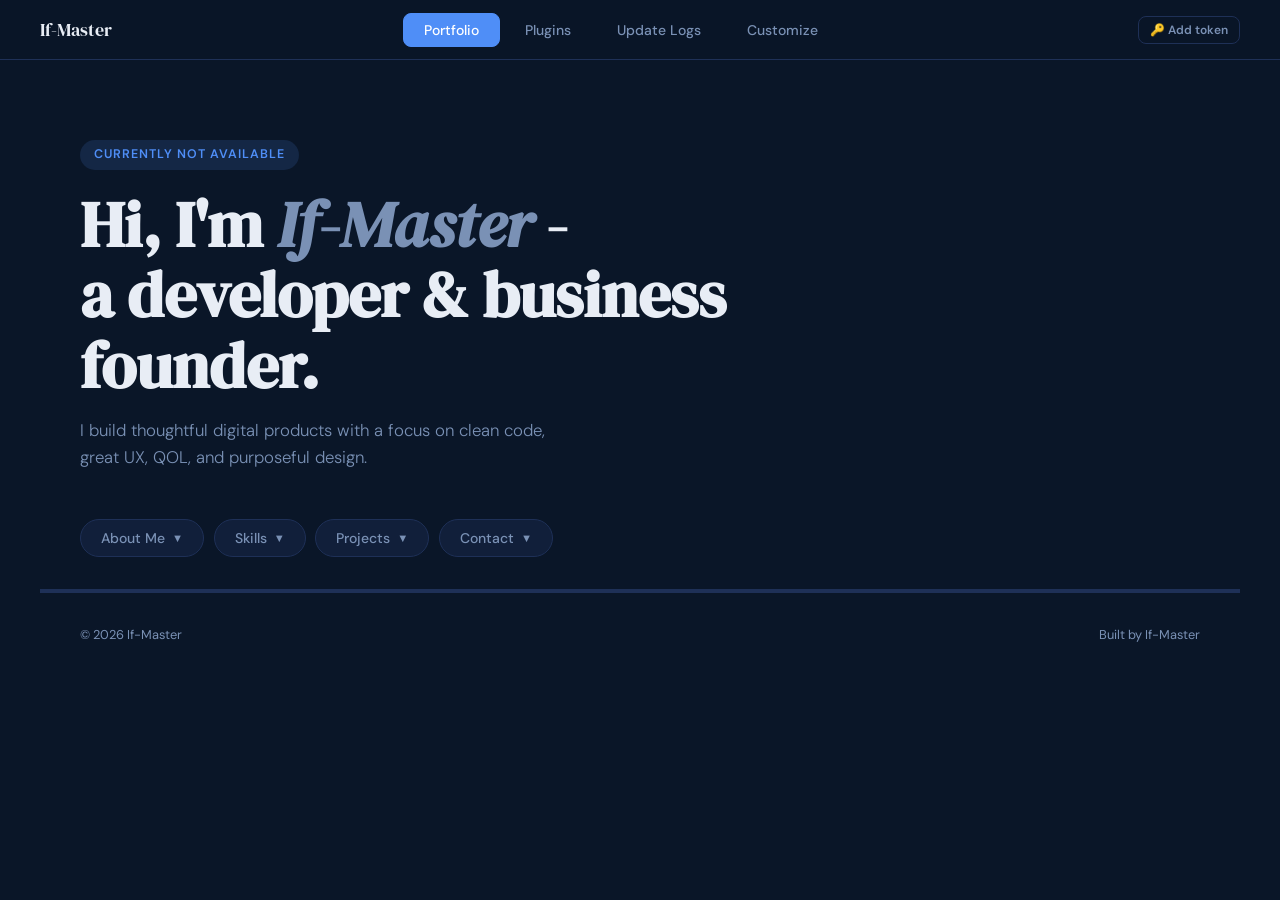
==== commit a0bc45ce: "Just a quick update" ====
--- a/index.html
+++ b/index.html
@@ -15,15 +15,11 @@
 </head>
 <body>
 
+  <div id="gh-progress-bar"><div class="bar"></div></div>
 
   <nav>
     <a href="#" class="nav-logo">If-Master</a>
-    <div class="page-tabs">
-      <button class="page-tab active"  onclick="switchPage('portfolio',  this)">Portfolio</button>
-      <button class="page-tab" id="tab-redacted" onclick="switchPage('redacted', this)" style="display:none">Redacted</button>
-      <button class="page-tab"         onclick="switchPage('plugins',    this)">Plugins</button>
-      <button class="page-tab"         onclick="switchPage('updatelogs', this)">Update Logs</button>
-    </div>
+    <div class="page-tabs" id="page-tabs"></div>
   </nav>
 
 
@@ -168,7 +164,11 @@
       <h1>My <em>Plugins</em></h1>
       <p>Browse all plugins I've built. Click any card to see the config, edit it, and download your custom version.</p>
       <p>Note; most stuff might be hidden or hasn't yet been uploaded to github!</p>
-
+    </div>
+
+    <div class="plugin-search-row">
+      <input type="search" id="plugin-search" class="plugin-search-input"
+        placeholder="Search plugins…" oninput="filterPlugins(this.value)">
     </div>
 
     <div class="plugin-tabs-bar">
@@ -184,7 +184,6 @@
       <span>Built by If-Master</span>
     </footer>
   </div>
-
 
 
   <div id="page-updatelogs" class="page-view">
@@ -199,7 +198,23 @@
 
     <footer>
       <span>© 2026 If-Master</span>
-      <span>Built by If-Master & Hosted on github</span>
+      <span>Built by If-Master &amp; Hosted on github</span>
+    </footer>
+  </div>
+
+
+  <div id="page-customize" class="page-view">
+    <div class="plugins-hero">
+      <span class="hero-badge">Make it yours</span>
+      <h1><em>Customize</em> the site</h1>
+      <p>Pick an accent color and background style. Saved to this browser, so it's back next time you visit.</p>
+    </div>
+
+    <div class="customize-panel" id="customize-mount"></div>
+
+    <footer>
+      <span>© 2026 If-Master</span>
+      <span>Built by If-Master</span>
     </footer>
   </div>
 
--- a/styles.css
+++ b/styles.css
@@ -7,6 +7,7 @@
   --text:         #e8edf5;
   --muted:        #7a91b5;
   --accent:       #4f8ef7;
+  --accent-rgb:   79,142,247;
   --accent-light: #132040;
   --beta:         #f7a24f;
   --beta-light:   rgba(247,162,79,.12);
@@ -14,6 +15,26 @@
   --spigot-light: rgba(232,97,26,.12);
   --radius:       12px;
   --wide:         clamp(600px, calc(100vw - 5rem), 1800px);
+  --nav-bg:       rgba(10,22,40,.95);
+}
+
+body.theme-light {
+  --bg:      #f5f7fb;
+  --surface: #ffffff;
+  --border:  #e1e8f2;
+  --text:    #10192c;
+  --muted:   #5b6b85;
+  --nav-bg:  rgba(245,247,251,.9);
+}
+body.theme-light.bg-gradient {
+  background: linear-gradient(160deg, var(--bg) 0%, #eaf0fb 55%, var(--bg) 100%);
+}
+body.theme-light.bg-aurora {
+  background:
+    radial-gradient(ellipse 60% 40% at 15% 0%, rgba(var(--accent-rgb), .14), transparent 60%),
+    radial-gradient(ellipse 50% 35% at 100% 20%, rgba(var(--accent-rgb), .10), transparent 60%),
+    var(--bg);
+  background-attachment: fixed;
 }
 
 html { scroll-behavior: smooth; }
@@ -23,6 +44,18 @@
   color: var(--text);
   line-height: 1.6;
   min-height: 100vh;
+  transition: background .4s ease;
+}
+
+body.bg-gradient {
+  background: linear-gradient(160deg, var(--bg) 0%, #0d1e3d 55%, #0a1628 100%);
+}
+body.bg-aurora {
+  background:
+    radial-gradient(ellipse 60% 40% at 15% 0%, rgba(var(--accent-rgb), .16), transparent 60%),
+    radial-gradient(ellipse 50% 35% at 100% 20%, rgba(var(--accent-rgb), .10), transparent 60%),
+    var(--bg);
+  background-attachment: fixed;
 }
 
 .anim-item {
@@ -40,28 +73,108 @@
 .anim-item:nth-child(6) { transition-delay: .35s; }
 .anim-item:nth-child(7) { transition-delay: .42s; }
 
+@media (prefers-reduced-motion: reduce) {
+  html { scroll-behavior: auto; }
+  .anim-item, .anim-item.visible, .anim-item.exit,
+  * { transition-duration: .001ms !important; animation-duration: .001ms !important; }
+}
+
+:focus-visible {
+  outline: 2px solid var(--accent);
+  outline-offset: 2px;
+}
+
+#gh-progress-bar {
+  position: fixed; top: 0; left: 0; width: 100%; height: 3px; z-index: 10001;
+  pointer-events: none; opacity: 0; overflow: hidden;
+  transition: opacity .25s ease;
+}
+#gh-progress-bar.active { opacity: 1; }
+#gh-progress-bar .bar {
+  position: absolute; top: 0; left: -30%; height: 100%; width: 30%;
+  background: linear-gradient(90deg, transparent, var(--accent), transparent);
+  animation: gh-progress-slide 1.1s ease-in-out infinite;
+}
+#gh-progress-bar:not(.active) .bar { animation-play-state: paused; }
+@keyframes gh-progress-slide {
+  0%   { left: -30%; }
+  100% { left: 100%; }
+}
+
 nav {
   position: fixed; top: 0; left: 0; right: 0; z-index: 100;
   display: flex; align-items: center; justify-content: space-between;
+  gap: 1rem;
   padding: 0 2.5rem; height: 60px;
-  background: rgba(10,22,40,.95);
+  background: var(--nav-bg);
   backdrop-filter: blur(12px);
   border-bottom: 1px solid var(--border);
+  transition: background .3s ease;
 }
 .nav-logo {
   font-family: 'DM Serif Display', serif;
   font-size: 1.15rem; color: var(--text); text-decoration: none;
-}
-.page-tabs { display: flex; gap: .25rem; }
+  flex-shrink: 0;
+}
+
+.page-tabs {
+  display: flex; gap: .25rem;
+  overflow-x: auto; overflow-y: hidden;
+  scrollbar-width: none;
+  -webkit-overflow-scrolling: touch;
+  min-width: 0;
+}
+.page-tabs::-webkit-scrollbar { display: none; }
+
 .page-tab {
   padding: 7px 20px; border-radius: 8px;
   font-size: .875rem; font-weight: 500;
   cursor: pointer; border: 1px solid transparent;
   background: transparent; color: var(--muted);
   transition: all .2s; font-family: 'DM Sans', sans-serif;
+  white-space: nowrap; flex-shrink: 0;
 }
 .page-tab:hover { color: var(--text); border-color: var(--border); }
 .page-tab.active { background: var(--accent); color: #fff; border-color: var(--accent); }
+
+.token-btn {
+  margin-left: .5rem; padding: 5px 11px; border-radius: 8px;
+  font-size: .75rem; font-weight: 600; cursor: pointer;
+  border: 1px solid var(--border);
+  background: transparent; color: var(--muted);
+  font-family: 'DM Sans', sans-serif; transition: all .2s; white-space: nowrap;
+  flex-shrink: 0;
+}
+.token-btn.active {
+  border-color: var(--accent);
+  background: rgba(var(--accent-rgb), .15);
+  color: var(--accent);
+}
+
+#rate-limit-banner {
+  position: fixed; bottom: 1.25rem; left: 50%; transform: translateX(-50%);
+  background: #1a1a2e; border: 1px solid var(--beta); border-radius: 10px;
+  padding: .85rem 1.25rem; z-index: 9999; max-width: 520px; width: calc(100% - 2.5rem);
+  font-family: 'DM Sans', sans-serif; font-size: .82rem; color: var(--beta);
+  box-shadow: 0 8px 32px rgba(0,0,0,.45);
+  display: flex; flex-direction: column; gap: .6rem;
+}
+#rate-limit-banner strong { font-size: .9rem; }
+#rate-limit-banner .rl-desc { color: var(--muted); }
+#rate-limit-banner .rl-desc a { color: var(--accent); }
+.rl-actions { display: flex; gap: .5rem; align-items: center; flex-wrap: wrap; }
+.rl-actions input {
+  flex: 1; min-width: 180px; padding: 7px 10px; border-radius: 6px;
+  border: 1px solid var(--border); background: #07101f; color: var(--text);
+  font-family: inherit; font-size: .82rem; outline: none;
+}
+.rl-actions button {
+  padding: 7px 14px; border-radius: 6px; background: var(--accent); color: #fff;
+  border: none; cursor: pointer; font-family: inherit; font-size: .82rem; font-weight: 600;
+}
+.rl-actions button.secondary {
+  background: transparent; color: var(--muted); border: 1px solid var(--border);
+}
 
 .page-view { display: none; padding-top: 60px; }
 .page-view.active { display: block; }
@@ -197,6 +310,24 @@
 .plugins-hero h1 { margin-bottom: .75rem; }
 .plugins-hero p  { font-size: 1rem; color: var(--muted); font-weight: 300; }
 
+.plugin-search-row {
+  max-width: var(--wide); margin: 0 auto;
+  padding: 0 2.5rem 1.25rem;
+}
+.plugin-search-input {
+  width: 100%; max-width: 420px;
+  padding: 10px 16px; border-radius: 10px;
+  border: 1px solid var(--border); background: var(--surface); color: var(--text);
+  font-family: 'DM Sans', sans-serif; font-size: .9rem; outline: none;
+  transition: border-color .2s;
+}
+.plugin-search-input:focus { border-color: var(--accent); }
+.plugin-search-input::placeholder { color: var(--muted); }
+.no-results-msg {
+  grid-column: 1 / -1;
+  font-size: .9rem; color: var(--muted); text-align: center; padding: 2.5rem 0;
+}
+
 .plugin-tabs-bar {
   max-width: var(--wide); margin: 0 auto;
   padding: 0 2.5rem 2rem;
@@ -243,7 +374,7 @@
 .plugin-card-desc       { font-size: .875rem; color: var(--muted); flex: 1; margin-bottom: 1rem; line-height: 1.7; }
 .plugin-stats           { display: flex; gap: 1rem; margin-bottom: 1.25rem; }
 .plugin-stat            { font-size: .78rem; color: var(--muted); display: flex; align-items: center; gap: 4px; }
-.plugin-card-actions    { display: flex; align-items: center; justify-content: space-between; gap: .5rem; }
+.plugin-card-actions    { display: flex; align-items: center; justify-content: space-between; gap: .5rem; flex-wrap: wrap; }
 .plugin-link            { font-size: .82rem; font-weight: 600; color: var(--accent); text-decoration: none; }
 .plugin-link:hover      { text-decoration: underline; }
 
@@ -301,7 +432,7 @@
 .config-editor::-webkit-scrollbar-thumb { background: var(--border); border-radius: 3px; }
 
 .hl-comment { color: #4e7a4e; font-style: italic; }
-.hl-key     { color: #4f8ef7; }
+.hl-key     { color: var(--accent); }
 .hl-colon   { color: #2e5590; }
 .hl-string  { color: #4ecdc4; }
 .hl-bool    { color: #f7c94f; }
@@ -325,7 +456,7 @@
   transition: background .2s, transform .15s;
   font-family: 'DM Sans', sans-serif; border: none; cursor: pointer;
 }
-.download-btn:hover { background: #3a7ae8; transform: translateY(-1px); }
+.download-btn:hover { filter: brightness(1.12); transform: translateY(-1px); }
 
 .download-btn.secondary {
   background: var(--surface); color: var(--text);
@@ -408,6 +539,9 @@
 .release-tag        {
   font-size: .7rem; font-weight: 600; letter-spacing: .06em; text-transform: uppercase;
   color: var(--accent); background: var(--accent-light); padding: 3px 10px; border-radius: 99px;
+}
+.release-tag.beta-badge {
+  color: var(--beta); background: var(--beta-light); border: 1px solid rgba(247,162,79,.2);
 }
 .release-date   { font-size: .78rem; color: var(--muted); }
 .release-name   { font-size: 1rem; font-weight: 600; margin-bottom: .5rem; color: var(--text); }
@@ -423,6 +557,54 @@
 .release-readmore:hover { text-decoration: underline; }
 .ulog-loading, .ulog-empty { font-size: .85rem; color: var(--muted); padding: 2rem 0; }
 
+.customize-panel {
+  max-width: var(--wide); margin: 0 auto; padding: 0 2.5rem 4rem;
+  display: flex; flex-direction: column; gap: 2rem;
+}
+.customize-block {
+  background: var(--surface); border: 1px solid var(--border);
+  border-radius: var(--radius); padding: 1.5rem;
+}
+.swatch-row { display: flex; gap: .85rem; flex-wrap: wrap; align-items: center; }
+.swatch {
+  width: 42px; height: 42px; border-radius: 50%;
+  background: var(--sw); border: 2px solid transparent;
+  cursor: pointer; padding: 0; position: relative;
+  transition: transform .15s, border-color .15s;
+}
+.swatch:hover  { transform: scale(1.08); }
+.swatch.active { border-color: var(--text); }
+.custom-swatch {
+  display: inline-flex; align-items: center; justify-content: center;
+  background: repeating-conic-gradient(#2a3a5c 0% 25%, #1a2740 0% 50%) 50% / 12px 12px;
+  overflow: hidden;
+}
+.custom-swatch input[type="color"] {
+  width: 60px; height: 60px; border: none; cursor: pointer; background: none; padding: 0;
+}
+.bgstyle-row { display: flex; gap: .6rem; flex-wrap: wrap; }
+.bgstyle-btn {
+  padding: 9px 18px; border-radius: 8px;
+  font-size: .85rem; font-weight: 500; cursor: pointer;
+  border: 1px solid var(--border); background: var(--bg); color: var(--muted);
+  transition: all .2s; font-family: 'DM Sans', sans-serif;
+}
+.bgstyle-btn:hover  { border-color: var(--accent); color: var(--text); }
+.bgstyle-btn.active { background: var(--accent-light); border-color: var(--accent); color: var(--accent); }
+
+.customize-desc {
+  font-size: .82rem; color: var(--muted); line-height: 1.7; margin-bottom: 1rem; max-width: 560px;
+}
+.customize-desc a { color: var(--accent); }
+.token-row { display: flex; gap: .6rem; flex-wrap: wrap; align-items: center; margin-bottom: .75rem; }
+.token-row input {
+  flex: 1; min-width: 200px; padding: 9px 12px; border-radius: 8px;
+  border: 1px solid var(--border); background: var(--bg); color: var(--text);
+  font-family: inherit; font-size: .85rem; outline: none;
+}
+.token-row input:focus { border-color: var(--accent); }
+.token-status { font-size: .78rem; color: var(--muted); }
+
 .skeleton {
   background: linear-gradient(90deg, var(--surface) 25%, #162040 50%, var(--surface) 75%);
   background-size: 200% 100%;
@@ -440,18 +622,44 @@
   border-top: 1px solid var(--border);
   display: flex; align-items: center; justify-content: space-between;
   font-size: .8rem; color: var(--muted);
+  flex-wrap: wrap; gap: .5rem;
 }
 
 @media (max-width: 640px) {
-  nav { padding: 0 1.25rem; }
+  nav { padding: 0 1.1rem; gap: .5rem; }
+  .nav-logo { font-size: 1rem; }
+  .page-tab { padding: 6px 14px; font-size: .8rem; }
+  .token-btn { font-size: .68rem; padding: 5px 8px; }
+
   .hero,
   .section-tabs-bar, .section-panel,
   .plugins-hero, .plugin-tabs-bar, .plugin-panel,
-  .updatelogs-hero, .ulog-tabs-bar, .ulog-panel {
-    padding-left: 1.25rem;
-    padding-right: 1.25rem;
+  .updatelogs-hero, .ulog-tabs-bar, .ulog-panel,
+  .customize-panel {
+    padding-left: 1.1rem;
+    padding-right: 1.1rem;
   }
+  .hero { min-height: 38vh; padding-top: 4rem; }
   .about-grid { grid-template-columns: 1fr; }
-  .page-tab   { padding: 6px 13px; font-size: .8rem; }
   .release-list { grid-template-columns: 1fr; }
+  footer { flex-direction: column; align-items: flex-start; text-align: left; }
+  .plugin-card-actions { flex-direction: column; align-items: stretch; }
+  .plugin-card-actions .expand-btn { text-align: center; }
+}
+
+@media (min-width: 641px) and (max-width: 1024px) {
+  .plugin-cards-grid  { grid-template-columns: repeat(2, 1fr); }
+  .about-grid         { grid-template-columns: repeat(2, 1fr); }
+  .release-list       { grid-template-columns: 1fr; }
+}
+
+@media (min-width: 1600px) {
+  body { font-size: 1.05rem; }
+  .plugin-cards-grid { grid-template-columns: repeat(4, 1fr); }
+  .about-grid, .skills-grid { grid-template-columns: repeat(4, 1fr); }
+}
+
+@media (min-width: 2200px) {
+  :root { --wide: clamp(600px, calc(100vw - 5rem), 2200px); }
+  body { font-size: 1.15rem; }
 }
